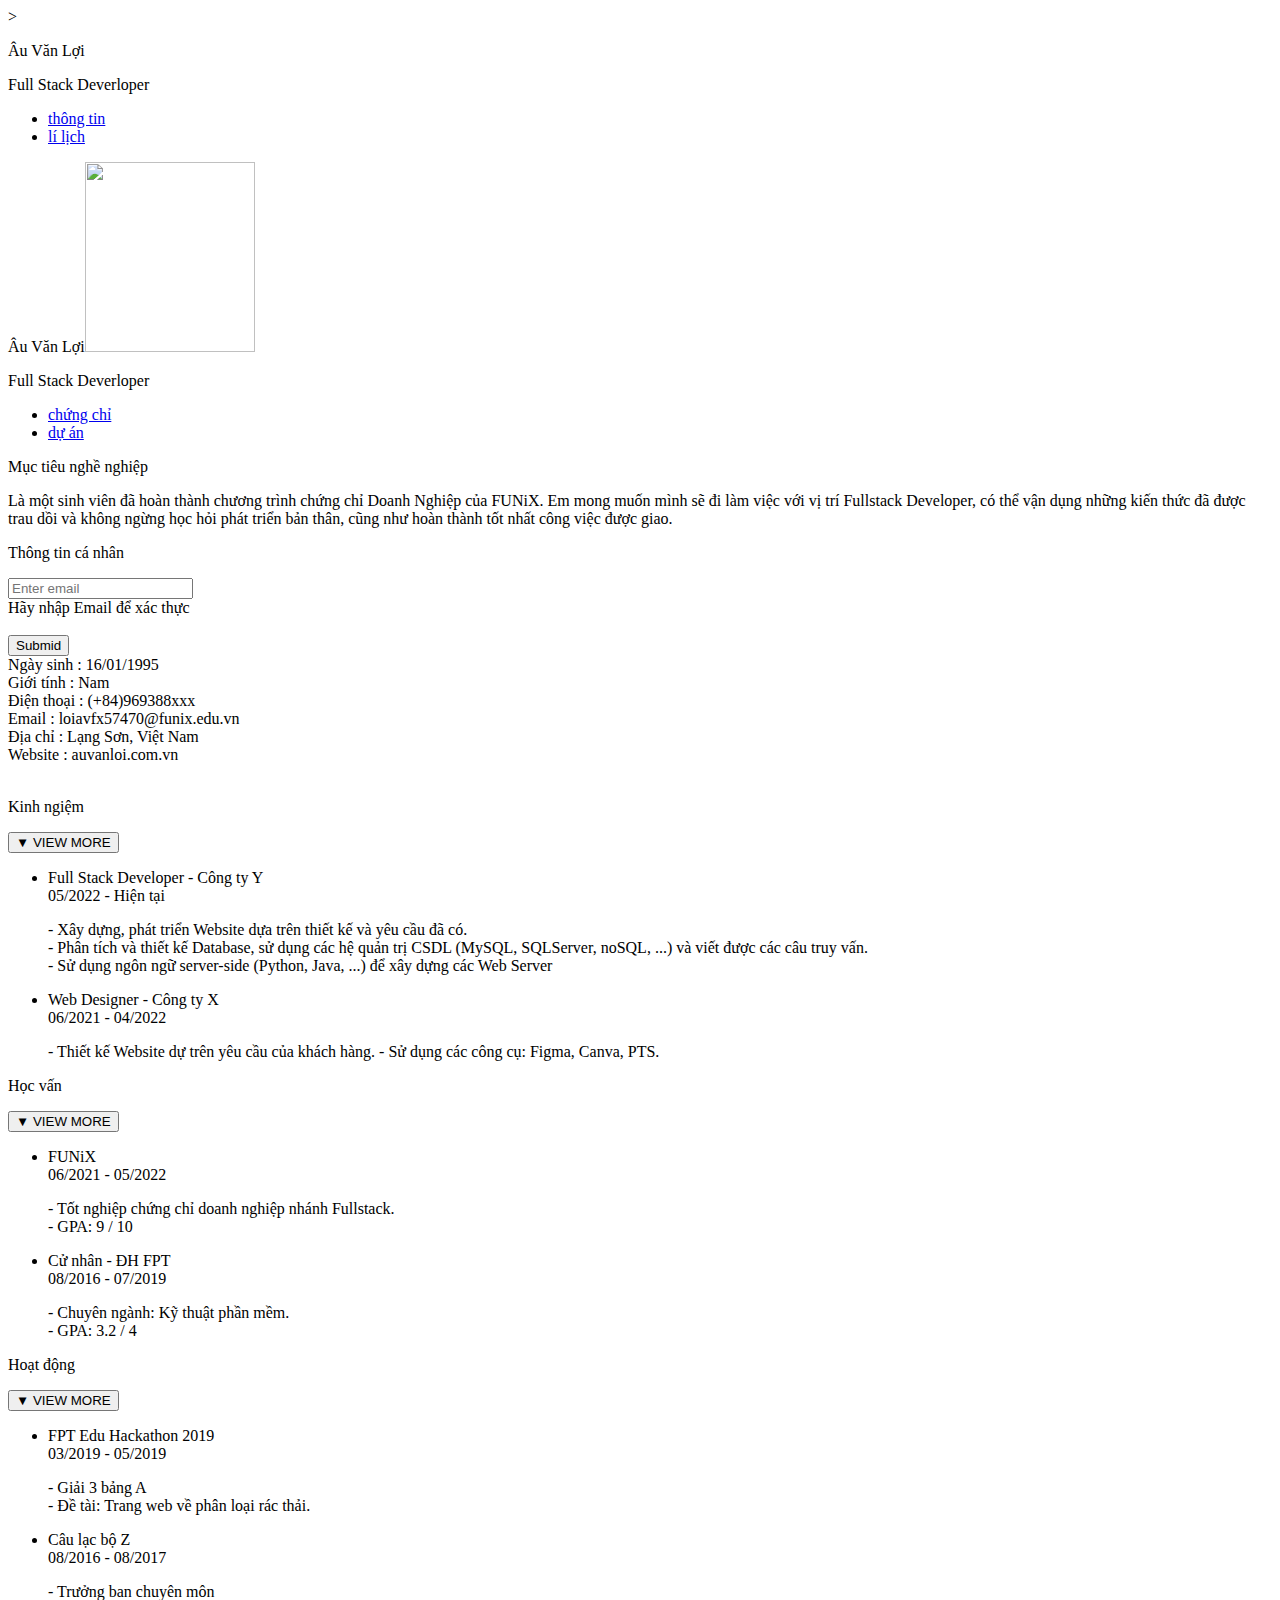
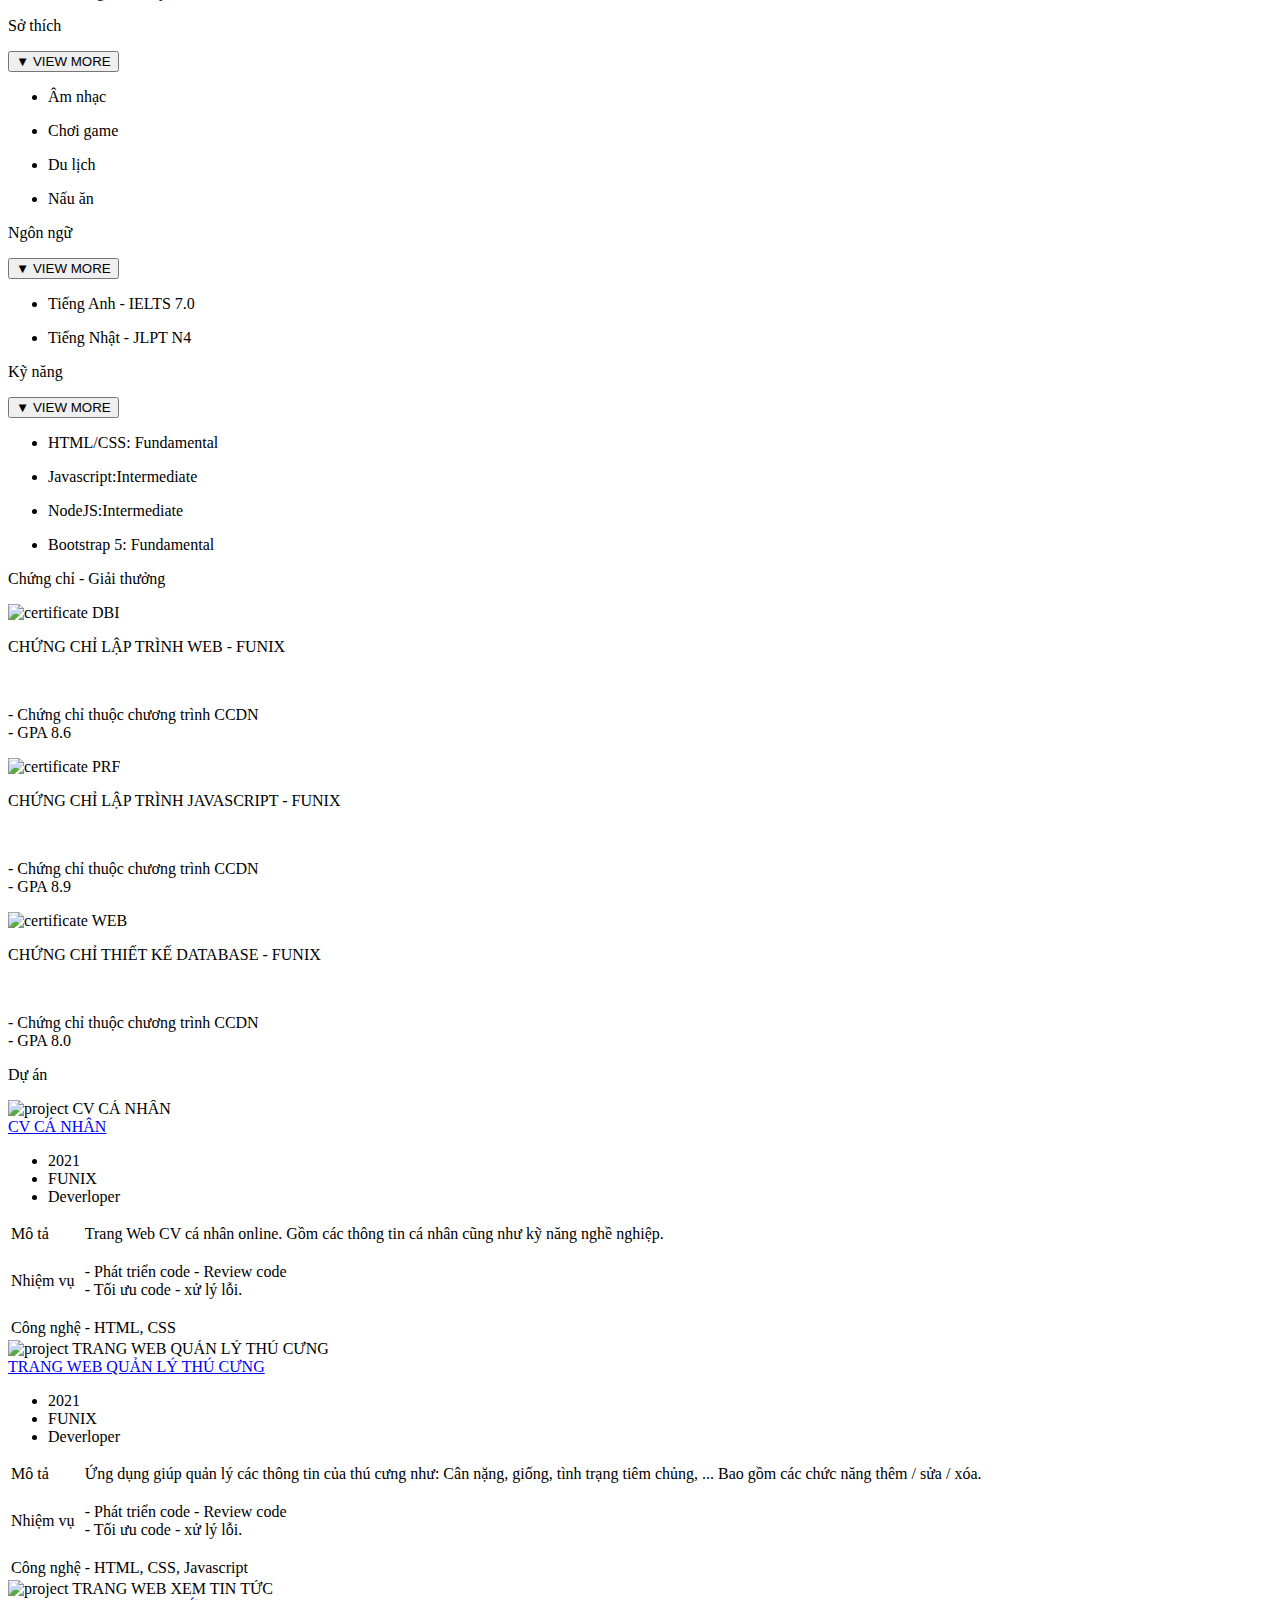
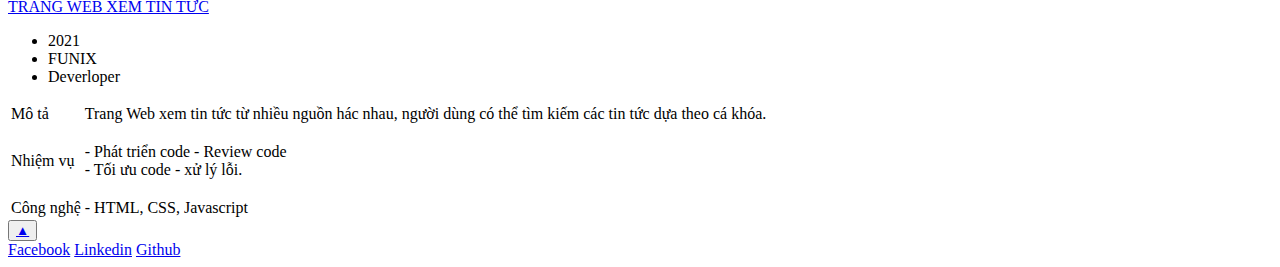
==== index.html @ ee445046 "Update index.html" ====
<!DOCTYPE html>
<html lang="vi">
  <head>
    <meta charset="UTF-8" />
    <meta http-equiv="X-UA-Compatible" content="IE=edge" />
    <meta name="viewport" content="width=device-width, initial-scale=1.0" />
    <link href="https://cdn.jsdelivr.net/npm/bootstrap@5.0.2/dist/css/bootstrap.min.css" rel="stylesheet" integrity="sha384-EVSTQN3/azprG1Anm3QDgpJLIm9Nao0Yz1ztcQTwFspd3yD65VohhpuuCOmLASjC" crossorigin="anonymous">
    <link rel="stylesheet" href="https://github.com/auvanloi/ASM3/blob/main/laptop.css" />
    <link rel="stylesheet" href="css/tablet.css" />
    <link rel="stylesheet" href="css/mobile.css" />
    <link rel="stylesheet" href="css/font.css" />
    <link rel="icon" type ="image/x-icon" href="/images/funix-icon.png">
    <title>Assignment03</title>
  </head>
  <body>
    <div class="mycontainer">
      <header>
        <div class="banner text-center">
          <div class="backgound-img"  role="img" aria-label="back ground images"></div>>
          <div class="banner-text">
            <p class="fs-1 text-light">Âu Văn Lợi</p>
            <p class="text-light  fs-6 text-white-50">Full Stack Deverloper</p>
          </div>
        </div>
        <nav class="d-flex">
          <ul class="nav-left">
            <li><a href="#info"><i class="icon-user"></i>thông tin</a></li>
            <li><a href="#intro"><i class="icon-doc-text-inv"></i>lí lịch</a></li>
          </ul>
          <div class="nav-center">
            <p class="nav-name">Âu Văn Lợi<img class="avatar" src="images/avatar.jpg" width="170" height="190"></p>
            <p class="nav-job">Full Stack Deverloper</p>
          </div>
          <ul class="nav-right">
            <li><a href="#cert"><i class="icon-mail-alt"></i>chứng chỉ</a></li>
            <li><a href="#project"><i class="icon-star-1"></i>dự án</a></li>
          </ul>  
        </nav>
      </header>
      <mainbody>
        <!---------------- INFROMATION (TARGET AND INFROMATION & FORM) ---------------->
        <div class="row m-0 mb-5 info-container" id="info">
          <div class="col-md-6 target">
            <div class="fs-1 fw-medium"><p>Mục tiêu nghề nghiệp</p></div>
            <div class="target-content">
              <p>
                Là một sinh viên đã hoàn thành chương trình chứng chỉ Doanh Nghiệp của FUNiX. 
                Em mong muốn mình sẽ đi làm việc với vị trí Fullstack Developer, 
                có thể vận dụng những kiến thức đã được trau dồi và không ngừng học hỏi phát triển bản thân, 
                cũng như hoàn thành tốt nhất công việc được giao.
              </p>
            </div>
          </div>
          <div class="col-md-6 info">
            <div class="fs-1 fw-medium"><p>Thông tin cá nhân</p></div>
            <form class="form-info">
              <input class="email" type="email" id="email" name="email" placeholder="Enter email" required><br>
              <label for="email">Hãy nhập Email để xác thực</label><br><br>
              <button type="button" class="btn-submid">Submid</button>
            </form>
            <div class="info-content hidden">
            <span>Ngày sinh</span> : 16/01/1995<br>
            <span>Giới tính</span> : Nam<br>
            <span>Điện thoại</span> : (+84)969388xxx<br>
            <span>Email</span> : loiavfx57470@funix.edu.vn<br>
            <span>Địa chỉ</span> : Lạng Sơn, Việt Nam<br>
            <span>Website</span> : auvanloi.com.vn<br><br>
            <i class="icon-twitter ic-color"></i>
            <i class="icon-facebook ic-color"></i>
            <i class="icon-gplus ic-color"></i>
            <i class="icon-linkedin ic-color"></i>
            </div>
          </div>
        </div>
        <!-- ---------------- INTRODUCTION ---------------- -->
        <div class="intro-container" id="intro">
          <div class="intro-item intro-item0 hidden">
            <div class="intro-title-box">
              <p class="intro-title">Kinh ngiệm</p>
              <i class="ic-toolbox title-icon"></iclass></i>
              <button class="btn-vm btn0">▼ VIEW MORE</button>
            </div>
            <div class="intro-content">
              <ul>
                <li>
                  <div class="fs-5 fw-bold lh-sm">Full Stack Developer - Công ty Y</div>
                    <div class="time pb-2">05/2022 - <span class="now">Hiện tại</span></div>
                    <p>
                    - Xây dựng, phát triển Website dựa trên thiết kế và yêu cầu đã có.<br>
                    - Phân tích và thiết kế Database, sử dụng các hệ quản trị CSDL 
                    (MySQL, SQLServer, noSQL, ...) và viết được các câu truy vấn.<br>
                    - Sử dụng ngôn ngữ server-side (Python, Java, ...) để xây dựng các Web Server
                    </p>
                </li>
                <li>
                  <div class="fs-5 fw-bold lh-sm">Web Designer - Công ty X</div> 
                    <div class="time pb-2">06/2021 - 04/2022</div>
                    <p>
                      - Thiết kế Website dự trên yêu cầu của khách hàng. 
                      - Sử dụng các công cụ: Figma, Canva, PTS.
                    </p>
                </li>
              </ul>
            </div>
          </div>

          <div class="intro-item intro-item1 hidden">
            <div class="intro-title-box">
              <p class="intro-title">Học vấn</p>
              <i class="	ic-pencil title-icon"></i>
              <button class="btn-vm btn1">▼ VIEW MORE</button>
            </div>
            <div class="intro-content">
              <ul>
                <li>
                  <div class="fs-5 fw-bold lh-sm">FUNiX</div>
                  <div class="time pb-2">06/2021 - 05/2022</div>
                  <p>
                  - Tốt nghiệp chứng chỉ doanh nghiệp nhánh Fullstack.<br>
                  - GPA: 9 / 10
                  </p>
                </li>
                <li>
                  <div class="fs-5 fw-bold lh-sm">Cử nhân - ĐH FPT</div>
                  <div class="time pb-2">08/2016 - 07/2019</div>
                  <p>
                  - Chuyên ngành: Kỹ thuật phần mềm.<br>
                  - GPA: 3.2 / 4
                  </p>
                </li>
              </ul>
            </div>
          </div>

          <div class="intro-item intro-item2 hidden">
            <div class="intro-title-box">
              <p class="intro-title">Hoạt động</p>
              <i class="ic-toolbox title-icon"></iclass></i>
              <button class="btn-vm btn2">▼ VIEW MORE</button>
            </div>
            <div class="intro-content">
              <ul>
                <li>
                  <div class="fs-5 fw-bold lh-sm">FPT Edu Hackathon 2019</div>
                  <div class="time pb-2">03/2019 - 05/2019</div>
                  <p>
                    - Giải 3 bảng A<br>
                    - Đề tài: Trang web về phân loại rác thải.</p>
                  </p>
                </li>
                <li>
                  <div class="fs-5 fw-bold lh-sm">Câu lạc bộ Z</div>
                  <div class="time pb-2">  08/2016 - 08/2017</div>
                  <p>- Trưởng ban chuyên môn</p>
                </li>
              </ul>
            </div>
          </div>

          <div class="intro-item intro-item3 hidden">
            <div class="intro-title-box">
              <p class="intro-title">Sở thích</p>
              <i class="ic-telescope title-icon"></i>
              <button class="btn-vm btn3">▼ VIEW MORE</button>
            </div>
            <div class="intro-content">
              <ul class="hobby">
                <li><i class="ic-megaphone"></i><p>Âm nhạc</p></li> 
                <li><i class="ic-strategy"></i><p>Chơi game</p></li>
                <li><i class="ic-hotairballoon"></i><p>Du lịch</p></li> 
                <li><i class="ic-basket"></i><p>Nấu ăn</p></li>
              </ul>
            </div>
          </div>

          <div class="intro-item intro-item4 hidden">
            <div class="intro-title-box">
              <p class="intro-title">Ngôn ngữ</p>
              <i class="	ic-mic title-icon"></i>
              <button class="btn-vm btn4">▼ VIEW MORE</button>
            </div>
            <ul class="intro-content langguage">
              <li>
                <p>Tiếng Anh - IELTS 7.0<br>
                  <span class="yes"></span><span class="yes"></span><span class="no"></span></p>
              </li>
              <li>
                <p>Tiếng Nhật - JLPT N4<br>
                  <span class="yes"></span><span class="no"></span><span class="no"></span></p>
              </li>
            </ul>
          </div>

          <div class="intro-item intro-item5 hidden">
            <div class="intro-title-box">
              <p class="intro-title">Kỹ năng</p>
              <i class="ic-tools-2 title-icon"></i>
              <button class="btn-vm btn5">▼ VIEW MORE</button>
            </div>
            <ul class="intro-content skill">
              <li >
                <p>HTML/CSS: Fundamental<br>
                  <span class="yes"></span><span class="no"></span><span class="no"></span>
                </p>
              </li>
              <li>
                <p>Javascript:Intermediate<br>
                  <span class="yes"></span><span class="yes"></span><span class="no"></span>
                </p>
              </li>
              <li>
                <p>NodeJS:Intermediate<br>
                  <span class="yes"></span><span class="yes"></span><span class="no"></span></p>
              </li>
              <li>
                <p>Bootstrap 5: Fundamental<br>
                  <span class="yes"></span><span class="no"></span><span class="no"></span>
                </p>
              </li>
            </ul>
          </div>
        </div>
        <!--------------- CHỨNG CHỈ & GIẢI THƯỞNG --------------->
        <div class="cert-container" id="cert">
          <div class="cert-box">
            <p class="cert-title">Chứng chỉ - Giải thưởng</p>
            <div class="cert-body">
              <div class ="cert-item">
                <img
                  src="images/Cert_DBI.png"
                  alt="certificate DBI"
                  width="60%"
                  height="auto"
                />
                <div class="cert-content">
                  <p class="fs-5 fw-normal m-0">CHỨNG CHỈ LẬP TRÌNH WEB - FUNIX</p><br>
                  <p class="fs-5 text-secondary m-0">
                  - Chứng chỉ thuộc chương trình CCDN<br>
                  - GPA 8.6
                  </p>
                </div>
              </div>
              <div class="cert-item">
                <img
                  src="images/Cert_PRF.png"
                  alt="certificate PRF"
                  width="60%"
                  height="auto"
                />
                <div class="cert-content">
                  <p class="fs-5 fw-normal m-0">CHỨNG CHỈ LẬP TRÌNH JAVASCRIPT - FUNIX</p><br>
                  <p class="fs-5 text-secondary m-0">
                  - Chứng chỉ thuộc chương trình CCDN<br>
                  - GPA 8.9
                  </p>
                </div>
              </div>
              <div class="cert-item">
                <img
                  src="images/Cert_WEB.png"
                  alt="certificate WEB"
                  width="60%"
                  height="auto"
                />
                <div  class="cert-content">
                  <p class="fs-5 fw-normal m-0">CHỨNG CHỈ THIẾT KẾ DATABASE - FUNIX</p><br>
                  <p class="fs-5 text-secondary m-0">
                  - Chứng chỉ thuộc chương trình CCDN<br>
                  - GPA 8.0
                  </p>
                </div>
              </div>
            </div>
          </div>
        </div>
        <!---------------DỰ ÁN --------------->
        <div class="project-container" id="project">
          <div class="project-box">
            <p class="fs-1 m-0 project-title">Dự án</p>
            <div class="project-body">
              <div class="project-item">
                <img src="images/project_1.png" alt="project 
                  CV CÁ NHÂN" width="100%" height="auto"
                />
                <div class="project-name">
                  <a href="digital-cv.html" target="_blank">CV CÁ NHÂN</a>
                </div>
                <ul class="pro-subtitle">
                    <li class="pro-time">2021</li>
                    <li><i class="icon-user-1"></i>FUNIX</li>
                    <li><i class="icon-lamp"></i>Deverloper</li>
                </ul>
                <table>
                  <tr>
                    <td class="row-width">
                      Mô tả
                    </td>
                    <td>
                        Trang Web CV cá nhân online. Gồm các thông tin cá nhân cũng như kỹ năng nghề nghiệp.
                    </td>
                  </tr>
                  <tr>
                    <td>
                        Nhiệm vụ
                    </td>
                    <td>
                        <p>- Phát triển code - Review code <br>
                          - Tối ưu code - xử lý lỗi.
                        </p>
                    </td>
                  </tr>
                  <tr>
                    <td>
                      Công nghệ
                    </td>
                    <td>
                      - HTML, CSS
                    </td>
                  </tr>
                </table>
              </div>

              <div class="project-item">
                <img src="images/project_2.png" alt="project 
                      TRANG WEB QUẢN LÝ THÚ CƯNG" width="100%" height="auto"
                  />
                <div class="project-name">
                  <a href="digital-cv.html" target="_blank">TRANG WEB QUẢN LÝ THÚ CƯNG</a>
                </div>
                <ul class="pro-subtitle">
                    <li class="pro-time">2021</li>
                    <li><i class="icon-user-1"></i>FUNIX</li>
                    <li><i class="icon-lamp"></i>Deverloper</li>
                </ul>
                <table>
                  <tr>
                    <td class="row-width">
                      Mô tả
                    </td>
                    <td>
                      Ứng dụng giúp quản lý các thông tin của thú cưng như: 
                      Cân nặng, giống, tình trạng tiêm chủng, ... Bao gồm các 
                      chức năng thêm / sửa / xóa.
                    </td>
                  </tr>
                  <tr>
                    <td>
                      Nhiệm vụ
                    </td>
                    <td>
                      <p>
                        - Phát triển code - Review code <br>- Tối ưu code - xử lý lỗi.
                      </p>
                    </td>
                  </tr>
                  <tr>
                    <td>
                      Công nghệ
                    </td>
                    <td>
                      - HTML, CSS, Javascript
                    </td>
                  </tr>
                </table>
              </div>

              <div class="project-item">
                <img src="images/project_3.png" alt="project 
                      TRANG WEB XEM TIN TỨC" width="100%" height="auto"
                />
                <div class="project-name">
                  <a href="digital-cv.html" target="_blank">TRANG WEB XEM TIN TỨC</a>
                </div>
                <ul class="pro-subtitle">
                    <li class="pro-time">2021</li>
                    <li><i class="icon-user-1"></i>FUNIX</li>
                    <li><i class="icon-lamp"></i>Deverloper</li>
                </ul>
                <table>
                  <tr>
                    <td class="row-width">
                      Mô tả
                    </td>
                    <td>
                      Trang Web xem tin tức từ nhiều nguồn hác nhau, người dùng có thể tìm kiếm các tin tức dựa theo cá khóa.
                    </td>
                  </tr>
                  <tr>
                    <td>
                      Nhiệm vụ
                    </td>
                    <td>
                      <p>
                        - Phát triển code - Review code <br>- Tối ưu code - xử lý lỗi.
                      </p>
                    </td>
                  </tr>
                  <tr>
                    <td>
                      Công nghệ
                    </td>
                    <td>
                      - HTML, CSS, Javascript
                    </td>
                  </tr>
                </table>
              </div>
            </div>
          </div>
        </div>
        <button class="bntTop"><a href ="#">▲</a></button>
        <script src="javascript.js"></script>
      </mainbody>
      <!---------------FOOTER---------------->
      <footer>
        <a href="http://www.fb.com" target="_blank"><i class="icon-facebook-circled"></i><span>Facebook</span></a>
        <a href="http://www.linkedin.com" target="_blank"><i class="icon-linkedin-circled"></i><span>Linkedin</span></a>
        <a href="https://github.com/auvanloi/" target="_blank"><i class="icon-github-circled"></i><span>Github</span></a>
      </footer>
    </div>
  </body>
</html>
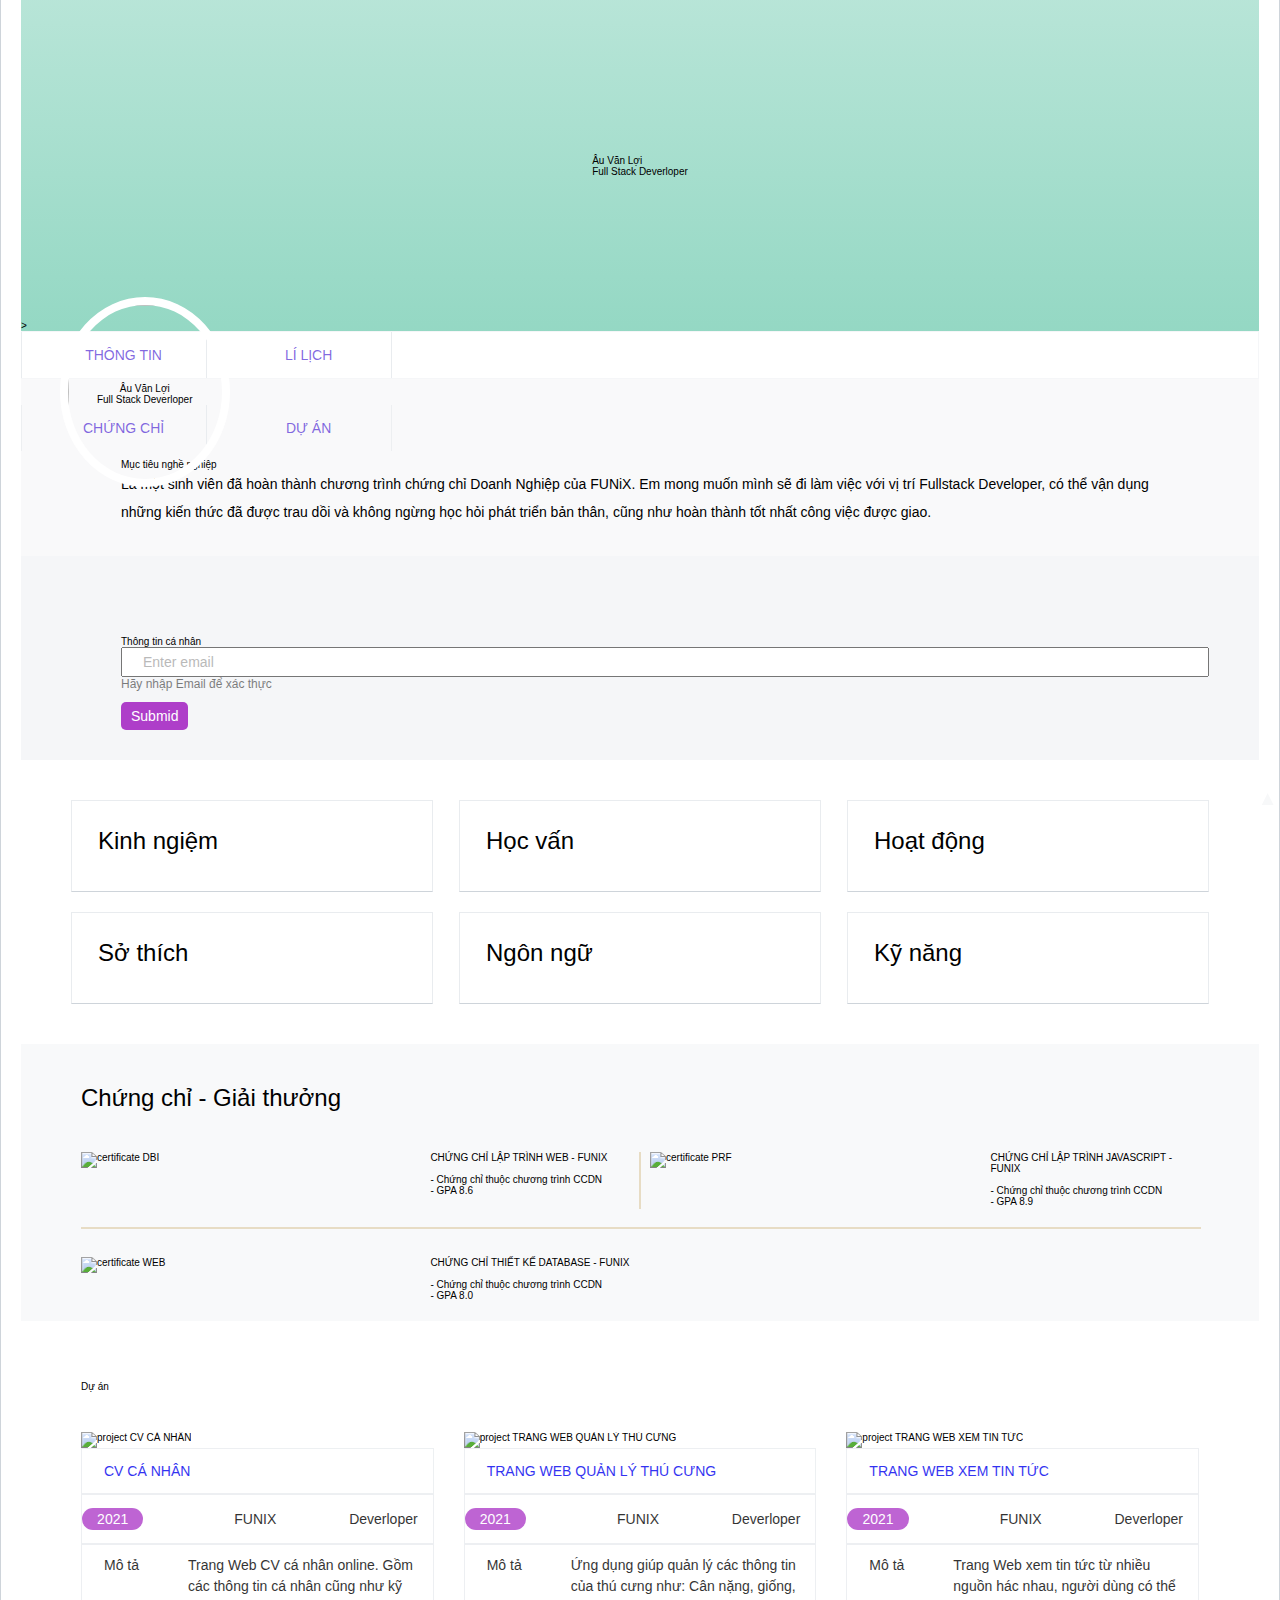
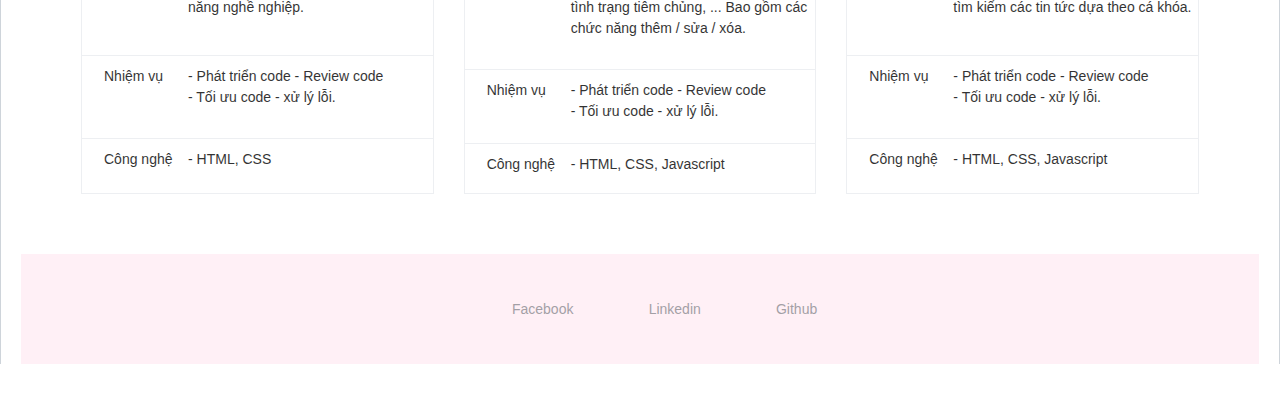
==== commit d71ad99a: "Update index.html" ====
--- a/index.html
+++ b/index.html
@@ -5,10 +5,10 @@
     <meta http-equiv="X-UA-Compatible" content="IE=edge" />
     <meta name="viewport" content="width=device-width, initial-scale=1.0" />
     <link href="https://cdn.jsdelivr.net/npm/bootstrap@5.0.2/dist/css/bootstrap.min.css" rel="stylesheet" integrity="sha384-EVSTQN3/azprG1Anm3QDgpJLIm9Nao0Yz1ztcQTwFspd3yD65VohhpuuCOmLASjC" crossorigin="anonymous">
-    <link rel="stylesheet" href="https://github.com/auvanloi/ASM3/blob/main/laptop.css" />
-    <link rel="stylesheet" href="css/tablet.css" />
-    <link rel="stylesheet" href="css/mobile.css" />
-    <link rel="stylesheet" href="css/font.css" />
+    <link rel="stylesheet" href="laptop.css" />
+    <link rel="stylesheet" href="tablet.css" />
+    <link rel="stylesheet" href="mobile.css" />
+    <link rel="stylesheet" href="font.css" />
     <link rel="icon" type ="image/x-icon" href="/images/funix-icon.png">
     <title>Assignment03</title>
   </head>
--- a/laptop.css
+++ b/laptop.css
@@ -0,0 +1,571 @@
+* {
+  box-sizing: border-box;
+  margin: 0;
+  padding: 0;
+}
+html {
+  font-size: 62.5%;
+}
+.mycontainer {
+  font-family: Arial, Helvetica, sans-serif;
+  border-style: none solid;
+  border-color: #ced4da;
+  border-width: 1px;
+  background-color: #ffff;
+  max-width: 140rem;
+  padding: 0 2rem;
+  margin: auto;
+}
+
+@keyframes moveTop {
+  0% {
+    background-color: #ae3ec9;
+  }
+  25% {
+    background-color: #ae3ec9;
+  }
+  50% {
+    background-color: #ced4da;
+  }
+  100% {
+    background-color: #e9ecef5e;
+  }
+}
+
+.bntTop {
+  position: fixed;
+  bottom: 10%;
+  right: 0.2%;
+  border: none;
+  font-size: 2rem;
+  background-color: transparent;
+}
+.bntTop a {
+  text-decoration: none;
+}
+.bntTop a:link,
+.bntTop a:visited {
+  color: #e9ecef5e;
+  transition: 0.5s;
+}
+.bntTop a:hover {
+  color: #b8bdc3;
+  transition: 0.5s;
+}
+.bntTop a:active {
+  color: #ae3ec9;
+  animation-name: moveTop;
+  animation-duration: 7s;
+}
+
+.hidden .intro-title-box {
+  border-bottom: 1px solid #ced4da;
+}
+.hidden .intro-content,
+.info .hidden,
+.form-info .hidden {
+  display: none;
+  border: none;
+}
+
+/* ---------------- HEADER （BANNER， NAVBAR & AVATAR) ---------------- */
+.banner {
+  position: relative;
+  background-image: linear-gradient(#0ca6784b, #0ca67870),
+    url("../images/banner.jpg");
+  background-size: cover;
+}
+.backgound-img {
+  width: 100%;
+  height: 25vw;
+}
+.banner-text {
+  position: absolute;
+  top: 50%;
+  left: 50%;
+  transform: translate(-50%, -50%);
+}
+
+nav {
+  justify-content: center;
+  border: 1px solid #f1f3f5b5;
+  border-style: solid solid solid none;
+  height: 4.8rem;
+}
+.nav-center {
+  width: 20%;
+  padding-top: 0.5rem;
+  position: relative;
+  text-align: center;
+  transition: all 0.5s;
+}
+.nav-name,
+.nav-job {
+  display: "none";
+}
+nav li {
+  list-style: none;
+  width: 50%;
+  height: 100%;
+}
+nav li:first-child {
+  border-right: 1px solid #e9ecef;
+}
+nav ul {
+  height: 100%;
+  width: 30%;
+  display: flex;
+  border-left: 1px solid #e9ecef;
+  border-right: 1px solid #e9ecef;
+  padding: 0;
+  margin: 0;
+  transition: all 0.5s;
+}
+nav a {
+  display: inline-block;
+  text-transform: uppercase;
+  font-size: 1.4rem;
+  text-decoration: none;
+  height: 100%;
+  width: 100%;
+  padding: 1.5rem 2rem;
+  text-align: center;
+}
+nav a:link {
+  color: #532fd5ba;
+}
+nav a:visited {
+  color: #071258;
+}
+nav a:hover {
+  background-color: #829cfa46;
+}
+nav a:active {
+  color: #000404;
+}
+
+.avatar {
+  position: absolute;
+  top: 50%;
+  transform: translate(-50%, -50%);
+  left: 50%;
+  border: 0.8rem solid #fff;
+  border-radius: 50%;
+  z-index: 1;
+  transition: all 0.5s;
+}
+/* ---------------- INFOMATION (TARGET AND INFOMATION & FORM)---------------- */
+
+.target {
+  padding: 8rem 10rem 0rem 10rem;
+  background-color: #f1f3f576;
+}
+.target-content {
+  font-size: 1.4rem;
+  line-height: 2;
+  padding-bottom: 3rem;
+}
+.ic-color {
+  color: #ae3ec9;
+  margin-right: 1rem;
+}
+
+.info-content span {
+  font-weight: bold;
+  color: #495057;
+}
+.info {
+  padding: 8rem 5rem 0rem 10rem;
+  background-color: #e9ecef75;
+}
+.info-title,
+.target-title {
+  font-size: 2.6rem;
+}
+.info-content {
+  font-size: 1.4rem;
+  line-height: 2;
+  color: #343a40;
+  padding-bottom: 3rem;
+}
+
+form {
+  padding-bottom: 3rem;
+}
+.btn-submid {
+  background-color: #ae3ec9;
+  color: #fff;
+  padding: 0.6rem 1rem;
+  border-radius: 5px;
+  border-style: none;
+  font-size: 1.4rem;
+}
+.btn-submid:hover {
+  background-color: #e5dbff;
+  color: #333;
+  transition: all 0.3s;
+}
+
+.btn-submid:active {
+  background-color: #495057;
+}
+input[type="email"] {
+  outline-color: #ae3ec9;
+  width: 100%;
+  height: 3rem;
+  font-size: 1.4rem;
+  padding-left: 2rem;
+}
+label {
+  opacity: 0.5;
+  font-size: 1.2rem;
+  padding-top: 0.5rem;
+}
+input::placeholder {
+  opacity: 0.5;
+  font-size: 1.4rem;
+}
+/* ----------------INTRODUCTION (6 ITEM)---------------- */
+.intro-container {
+  margin: 4rem 0;
+  padding: 0 5rem;
+  display: grid;
+  grid-template-columns: 1fr 1fr 1fr;
+  justify-content: center;
+  column-gap: 2.6rem;
+  row-gap: 2rem;
+}
+.intro-item {
+  display: grid;
+  grid-template-columns: 1fr;
+  grid-template-rows: auto 1fr;
+  width: 100%;
+  align-content: start;
+  transition: all 0.3s;
+}
+.intro-title-box {
+  border: 1px solid #e9ecef;
+  border-bottom: none;
+  position: relative;
+  padding: 2.6rem;
+  width: 100%;
+  display: grid;
+  grid-template-columns: 2fr 1fr;
+  justify-content: space-between;
+}
+.intro-title {
+  font-size: 2.4rem;
+  margin: 0;
+}
+.title-icon {
+  justify-self: end;
+  display: block;
+  font-size: 3.8rem;
+  opacity: 0.5;
+}
+.intro-title-box button {
+  text-align: center;
+  font-size: 1rem;
+  border: none;
+  background-color: #ffe066;
+  width: 9rem;
+  height: 2.4rem;
+  border-radius: 35px;
+  position: absolute;
+  opacity: 0.7;
+  bottom: 6%;
+  left: 2.6rem;
+  z-index: -1;
+}
+.intro-title button:hover,
+.intro-title-box:hover {
+  z-index: 0;
+}
+.intro-content {
+  width: 100%;
+  height: 100%;
+  align-self: start;
+  border: 1px solid #e9ecef;
+  border-top: none;
+  font-size: 1.4rem;
+  margin: 0;
+  padding: 0 2.6rem;
+  display: flex;
+  flex-direction: column;
+  flex-grow: 1;
+}
+.intro-content li {
+  line-height: 1.6;
+}
+.intro-content li::marker {
+  color: #be4bdb;
+  font-size: 2.4rem;
+}
+
+.li-title {
+  font-weight: bold;
+}
+.time {
+  font-style: italic;
+  font-size: 1.4rem;
+  color: #343a40;
+  padding-bottom: 0.8rem;
+}
+.now {
+  padding: 0px 4px;
+  background-color: #ae3ec9;
+  border: 1px solid #ad3ec937;
+  color: #fff;
+  border-start-start-radius: 5.5px 5px;
+  border-start-end-radius: 5.5px 5px;
+  border-end-end-radius: 5.5px 5px;
+  border-end-start-radius: 5.5px 5px;
+}
+.langguage,
+.skill {
+  list-style: none;
+  gap: 0.6rem;
+}
+
+.hobby {
+  padding: 0;
+  display: grid;
+  grid-template-columns: repeat(4, 1fr);
+  font-size: 1.4rem;
+  color: #343a40;
+  gap: 1rem;
+  justify-self: center;
+  align-items: start;
+  text-align: center;
+}
+.hobby li {
+  display: flex;
+  flex-direction: column;
+  justify-items: center;
+  justify-content: center;
+  gap: 1rem;
+}
+.hobby li p {
+  font-size: 1rem;
+}
+.hobby li i {
+  width: 4.5rem;
+  height: 4.5rem;
+  color: #199cdb;
+  border: 2px solid #199cdb;
+  opacity: 0.7;
+  align-content: center;
+  align-self: center;
+  border-radius: 50%;
+}
+
+.yes {
+  background: #199cdb;
+  display: inline-block;
+  height: 2px;
+  margin-right: 1rem;
+  width: 4.5rem;
+}
+.no {
+  background: #ced4da;
+  display: inline-block;
+  height: 2px;
+  margin-right: 1rem;
+  width: 4.5rem;
+}
+/* ----------------CHỪNG CHỈ & GIAI THƯỞNG---------------- */
+.cert-container {
+  background-color: #f8f9fa;
+  margin-bottom: 2rem;
+}
+.cert-box {
+  padding: 4rem 6rem 2rem;
+  position: relative;
+  margin: auto;
+}
+.cert-title {
+  font-size: 2.4rem;
+  padding: 0 0 4rem 0;
+  margin: 0;
+}
+.cert-body {
+  position: relative;
+  display: grid;
+  grid-template-columns: 1fr 1fr;
+  column-gap: 2rem;
+  row-gap: 5rem;
+}
+.cert-item {
+  position: relative;
+  width: 100%;
+  display: flex;
+  gap: 2rem;
+}
+.cert-item:nth-child(2) {
+  justify-content: end;
+}
+.cert-item:nth-child(2)::before {
+  content: "";
+  width: 0;
+  height: 100%;
+  position: absolute;
+  left: -1rem;
+  transform: translate(-50%);
+  border: 1px solid #d6c08d;
+  opacity: 0.5;
+}
+.cert-body::after {
+  content: "";
+  width: 100%;
+  height: 0px;
+  position: absolute;
+  top: 50%;
+  border: 1px solid #d6c08d;
+  opacity: 0.5;
+}
+/* ---------------- DỰ ÁN ---------------- */
+.project-container {
+  margin-bottom: 4rem;
+}
+.project-title {
+  padding-bottom: 4rem;
+}
+.project-box {
+  padding: 4rem 6rem 2rem 6rem;
+}
+.project-body {
+  display: grid;
+  grid-template-columns: 1fr 1fr 1fr;
+  column-gap: 3rem;
+}
+.project-item a:link {
+  text-decoration: none;
+}
+.project-name:hover {
+  color: #212529;
+  background-color: #e5dbff;
+  border-radius: 4px;
+  transition: all 0.2s;
+}
+.project-item a:active {
+  color: #868e96;
+}
+.project-item a:visited {
+  color: #071258;
+}
+.project-name {
+  font-size: 1.4rem;
+  font-weight: 500;
+  text-transform: uppercase;
+  padding: 1.5rem 0 1.5rem 1rem;
+  border: 1px solid #e9ecef;
+  line-height: 1;
+  opacity: 0.8;
+}
+.pro-subtitle {
+  list-style: none;
+  text-align: center;
+  height: 5rem;
+  border: 1px solid #e9ecef;
+  opacity: 0.8;
+  font-size: 1.4rem;
+  display: grid;
+  grid-template-columns: 0.8fr 1fr 1fr;
+  column-gap: 1rem;
+  align-items: center;
+  margin: 0;
+}
+table {
+  height: 25rem;
+  opacity: 0.8;
+  line-height: 1.5;
+}
+table,
+tr {
+  border: 1px solid #e9ecef;
+  border-collapse: collapse;
+}
+tr,
+td {
+  font-size: 1.4rem;
+  padding: 1rem 0.5rem 1rem 1rem;
+  vertical-align: top;
+}
+.row-width {
+  display: block;
+  width: 9.6rem;
+}
+.pro-time {
+  width: 65%;
+  text-align: center;
+  padding: 0.3rem 0rem;
+  margin: 0;
+  color: #fff;
+  background-color: #ae3ec9;
+  border-start-start-radius: 13.9px 13.9px;
+  border-start-end-radius: 13.9px 13.9px;
+  border-end-start-radius: 13.9px 13.9px;
+  border-end-end-radius: 13.9px 13.9px;
+}
+.project-name,
+table td:first-child {
+  padding-left: 2.2rem;
+}
+/* ----------------FOOTER---------------- */
+footer {
+  margin: 4rem 0;
+  display: flex;
+  justify-content: center;
+  align-items: center;
+  gap: 1rem;
+  height: 11rem;
+  background-color: #fff0f6;
+  margin: 4rem auto;
+  padding: 4rem 0;
+}
+footer i {
+  display: inline-block;
+  font-size: 2.8rem;
+  align-self: center;
+  padding: 0.1rem;
+  color: #ae3ec9;
+}
+footer i:hover {
+  border-radius: 50%;
+  background-color: #fff;
+  border: 1px solid #fff0f6;
+}
+footer span {
+  display: inline-block;
+  align-content: center;
+  opacity: 0.5;
+  font-size: 1.4rem;
+}
+footer a {
+  display: flex;
+  flex-direction: row;
+  gap: 0.8rem;
+  padding: 0.8rem;
+  border-start-start-radius: 9px 9px;
+  border-start-end-radius: 9px 9px;
+  border-end-start-radius: 9px 9px;
+  border-end-end-radius: 9px 9px;
+  display: flex;
+}
+footer a:link {
+  color: #495057;
+  text-decoration: none;
+}
+footer a:visited {
+  color: #ae3ec9;
+}
+footer a:hover {
+  color: #212529;
+  background-color: #e5dbff;
+  opacity: 1;
+  transition: 0.2s;
+}
+footer a:active {
+  color: #868e96;
+  background-color: #e5dbff;
+}
--- a/tablet.css
+++ b/tablet.css
@@ -0,0 +1,155 @@
+/* ------------------RESPONSIVE (62-48 EM 992px-768px)------------------ */
+@media (max-width: 62em) {
+  .backgound-img {
+    height: 35vw;
+    transition: all 0.5s;
+  }
+  .avatar,
+  .nav-job,
+  .nav-name {
+    display: none;
+    transition: all 0.5s;
+  }
+  nav {
+    justify-content: space-evenly;
+  }
+  .nav-left,
+  .nav-right {
+    width: 40%;
+  }
+  .nav-center {
+    width: 5%;
+    transition: all 0.5s;
+  }
+  /* -----------------------INFOMATION----------------------- */
+  .info-container {
+    justify-self: center;
+  }
+  .target {
+    padding: 2rem 5rem 0rem 10rem;
+    transition: all 0.5s;
+  }
+  .info {
+    padding: 2rem 5rem 0rem 5rem;
+    transition: all 0.5s;
+  }
+  .info-title,
+  .target-title {
+    font-size: 2.6rem;
+  }
+  .target-content,
+  .info-content {
+    font-size: 1.4rem;
+    line-height: 2;
+    color: #343a40;
+    padding-bottom: 2rem;
+  }
+
+  /* -----------------------INTRODUCTION----------------------- */
+  .intro-container {
+    display: flex;
+    flex-direction: column;
+    flex-wrap: wrap;
+    align-items: center;
+    justify-content: start;
+    column-gap: 2rem;
+    row-gap: 1.5rem;
+    max-height: 130rem;
+  }
+  .intro-item {
+    padding: 0;
+    display: flex;
+    flex-direction: column;
+    width: 50%;
+    align-items: start;
+  }
+  .intro-title {
+    font-size: 2.2rem;
+  }
+  .intro-item0 {
+    order: 1;
+  }
+  .intro-item1 {
+    order: 5;
+  }
+  .intro-item2 {
+    order: 4;
+  }
+  .intro-item3 {
+    order: 6;
+  }
+  .intro-item4 {
+    order: 3;
+  }
+  .intro-item5 {
+    order: 2;
+  }
+
+  .hobby {
+    grid-template-columns: repeat(3, 1fr);
+    column-gap: 4rem;
+  }
+  /* ----------------CHỪNG CHỈ & GIAI THƯỞNG---------------- */
+  .cert-container {
+    row-gap: 4rem;
+  }
+  .cert-item {
+    width: 100%;
+    flex-direction: column;
+    gap: 1rem;
+  }
+  .cert-item img {
+    width: 100%;
+  }
+  .certcontainer::after {
+    top: 55%;
+  }
+  /* ---------------- DỰ ÁN ---------------- */
+  .project-container {
+    margin-bottom: 4rem;
+  }
+  .project-box {
+    padding: 4rem 2rem 2rem 2rem;
+  }
+  .project-name {
+    padding-left: 1rem;
+  }
+  .pro-subtitle {
+    height: 6rem;
+    justify-content: space-between;
+    text-align: left;
+    grid-template-columns: 0.8fr 2fr;
+    column-gap: 2rem;
+    padding: 0.5rem 0rem;
+  }
+  .pro-subtitle li:nth-child(3) {
+    grid-column: 2;
+  }
+  tr,
+  td {
+    padding: 0.2rem 0.2rem 0.2rem 0.2rem;
+    vertical-align: top;
+  }
+  table td:first-child {
+    padding-left: 1rem;
+  }
+  .pro-time {
+    width: 6rem;
+    text-align: center;
+    padding: 0.3rem 0rem;
+    margin-left: 1rem;
+  }
+  /* ----------------------FOOTER---------------------- */
+  footer {
+    height: 11rem;
+  }
+  footer a {
+    flex-direction: column;
+  }
+  footer i {
+    font-size: 2.6rem;
+  }
+  footer span {
+    font-size: 1.2rem;
+  }
+}
--- a/mobile.css
+++ b/mobile.css
@@ -0,0 +1,153 @@
+/* ------------------RESPONSIVE (<48 EM 768px)------------------ */
+@media (max-width: 48em) {
+  /* -------NAVBAR----- */
+  .backgound-img {
+    text-align: center;
+    height: 55vw;
+    transition: all 0.5s;
+    background-attachment: fixed;
+  }
+  nav {
+    padding: 2rem 4rem;
+    width: 80%;
+    height: 100%;
+    display: flex;
+    flex-direction: column;
+    border-style: none;
+    justify-content: start;
+  }
+  nav li {
+    width: 100%;
+    border: none;
+  }
+  nav ul {
+    align-self: start;
+    display: flex;
+    flex-direction: column;
+    border: none;
+  }
+  nav a {
+    text-align: start;
+    padding: 0.5rem 0 0.5rem;
+  }
+  .nav-center {
+    display: none;
+  }
+  nav li:first-child {
+    border-right: none;
+  }
+  /* ------INFO---------- */
+
+  .info-container {
+    justify-self: center;
+    margin: auto;
+  }
+  .target {
+    padding: 2rem 2rem 0rem 4rem;
+    transition: all 0.5s;
+  }
+  .target p {
+    max-width: 35rem;
+  }
+  .info {
+    padding: 2rem 4rem 0rem 4rem;
+    transition: all 0.5s;
+  }
+  .info-title,
+  .target-title {
+    font-size: 2.6rem;
+    padding: 2rem 0;
+  }
+  .target-content,
+  .info-content {
+    font-size: 1.4rem;
+    line-height: 2;
+    color: #343a40;
+  }
+
+  /* -----------------------INTRODUCTION----------------------- */
+  .intro-container {
+    column-gap: 0;
+    justify-content: start;
+    align-content: start;
+    row-gap: 1.5rem;
+    max-height: 410rem;
+    padding: 0;
+  }
+  .intro-item {
+    padding: 0 4rem 2rem 4rem;
+    gap: 1.6rem;
+    width: 100%;
+    align-items: start;
+  }
+
+  .hobby {
+    grid-template-columns: repeat(3, 1fr);
+    column-gap: 4rem;
+  }
+  /* ----------------CHỪNG CHỈ & GIAI THƯỞNG---------------- */
+  .cert-body {
+    grid-template-columns: 1fr;
+  }
+  .cert-body::after,
+  .cert-item:nth-child(2)::before,
+  .cert-item:nth-child(3)::after {
+    display: none;
+  }
+  .cert-item::after {
+    content: "";
+    width: 100%;
+    height: 0;
+    position: absolute;
+    bottom: -5%;
+    border: 1px solid #d6c08d;
+    opacity: 0.5;
+  }
+  .cert-title {
+    text-align: center;
+  }
+  .cert-item {
+    align-items: center;
+  }
+  .cert-content,
+  .cert-item img {
+    width: 75%;
+  }
+
+  /* ---------------- DỰ ÁN ---------------- */
+  .project-box {
+    padding: 4rem 4rem 0rem 4rem;
+  }
+  .project-body {
+    grid-template-columns: 1fr;
+    row-gap: 3.6rem;
+  }
+  .pro-subtitle {
+    min-height: 12rem;
+    text-align: left;
+    grid-template-columns: 30%;
+    grid-template-rows: 1fr 1fr 1fr;
+    row-gap: 0rem;
+    padding: 0.5rem 1rem;
+  }
+  .pro-subtitle li:nth-child(3) {
+    grid-column: auto;
+  }
+  .pro-time {
+    width: 5rem;
+    padding: 0;
+    margin: 0;
+  }
+
+  table td:first-child {
+    padding-left: 1rem;
+  }
+  /* ----------------------FOOTER---------------------- */
+
+  footer i {
+    font-size: 2.4rem;
+  }
+  footer span {
+    display: none;
+  }
+}
--- a/font.css
+++ b/font.css
@@ -0,0 +1,11514 @@
+@font-face {
+	font-family: 'open_sanslight';
+	src: url('../fonts/OpenSans-Light-webfont.eot');
+	src: url('../fonts/OpenSans-Light-webfont.eot#iefix') format('embedded-opentype'),
+		url('../fonts/OpenSans-Light-webfont.woff') format('woff'),
+		url('../fonts/OpenSans-Light-webfont.ttf') format('truetype'),
+		url('../fonts/OpenSans-Light-webfont.svg#open_sanslight') format('svg');
+	font-weight: normal;
+	font-style: normal;
+
+}
+
+@font-face {
+	font-family: 'open_sansitalic';
+	src: url('../fonts/OpenSans-Italic-webfont.eot');
+	src: url('../fonts/OpenSans-Italic-webfont.eot#iefix') format('embedded-opentype'),
+		url('../fonts/OpenSans-Italic-webfont.woff') format('woff'),
+		url('../fonts/OpenSans-Italic-webfont.ttf') format('truetype'),
+		url('../fonts/OpenSans-Italic-webfont.svg#open_sansitalic') format('svg');
+	font-weight: normal;
+	font-style: normal;
+
+}
+
+@font-face {
+	font-family: 'open_sanssemibold';
+	src: url('../fonts/OpenSans-Semibold-webfont.eot');
+	src: url('../fonts/OpenSans-Semibold-webfont.eot#iefix') format('embedded-opentype'),
+		url('../fonts/OpenSans-Semibold-webfont.woff') format('woff'),
+		url('../fonts/OpenSans-Semibold-webfont.ttf') format('truetype'),
+		url('../fonts/OpenSans-Semibold-webfont.svg#open_sanssemibold') format('svg');
+	font-weight: normal;
+	font-style: normal;
+
+}
+
+
+@font-face {
+	font-family: 'open_sanslight_italic';
+	src: url('../fonts/OpenSans-LightItalic-webfont.eot');
+	src: url('../fonts/OpenSans-LightItalic-webfont.eot#iefix') format('embedded-opentype'),
+		url('../fonts/OpenSans-LightItalic-webfont.woff') format('woff'),
+		url('../fonts/OpenSans-LightItalic-webfont.ttf') format('truetype'),
+		url('../fonts/OpenSans-LightItalic-webfont.svg#open_sanslight_italic') format('svg');
+	font-weight: normal;
+	font-style: normal;
+
+}
+
+@font-face {
+	font-family: 'open_sansregular';
+	src: url('../fonts/OpenSans-Regular-webfont.eot');
+	src: url('../fonts/OpenSans-Regular-webfont.eot#iefix') format('embedded-opentype'),
+		url('../fonts/OpenSans-Regular-webfont.woff') format('woff'),
+		url('../fonts/OpenSans-Regular-webfont.ttf') format('truetype'),
+		url('../fonts/OpenSans-Regular-webfont.svg#open_sansregular') format('svg');
+	font-weight: normal;
+	font-style: normal;
+
+}
+
+
+@font-face {
+	font-family: 'fontello';
+	src: url('../fonts/fontello.eot');
+	src: url('../fonts/fontello.eot#iefix') format('embedded-opentype'),
+		url('../fonts/fontello.woff') format('woff'),
+		url('../fonts/fontello.ttf') format('truetype'),
+		url('../fonts/fontello.svg#fontello') format('svg');
+	font-weight: normal;
+	font-style: normal;
+}
+
+[class^="icon-"]:before,
+[class*=" icon-"]:before {
+	font-family: "fontello";
+	font-style: normal;
+	font-weight: normal;
+	speak: none;
+
+	display: inline-block;
+	text-decoration: inherit;
+	width: 1em;
+	margin-right: .2em;
+	text-align: center;
+	/* opacity: .8; */
+
+	/* For safety - reset parent styles, that can break glyph codes*/
+	font-variant: normal;
+	text-transform: none;
+
+	/* fix buttons height, for twitter bootstrap */
+	line-height: 1em;
+
+	/* Animation center compensation - margins should be symmetric */
+	/* remove if not needed */
+	margin-left: .2em;
+
+	/* you can be more comfortable with increased icons size */
+	/* font-size: 120%; */
+
+	/* Font smoothing. That was taken from TWBS */
+	-webkit-font-smoothing: antialiased;
+	-moz-osx-font-smoothing: grayscale;
+
+	/* Uncomment for 3D effect */
+	/* text-shadow: 1px 1px 1px rgba(127, 127, 127, 0.3); */
+}
+
+.icon-emo-happy:before {
+	content: '\e800';
+}
+
+/* '' */
+.icon-emo-wink:before {
+	content: '\e801';
+}
+
+/* '' */
+.icon-emo-wink2:before {
+	content: '\e802';
+}
+
+/* '' */
+.icon-emo-unhappy:before {
+	content: '\e803';
+}
+
+/* '' */
+.icon-emo-sleep:before {
+	content: '\e804';
+}
+
+/* '' */
+.icon-emo-thumbsup:before {
+	content: '\e805';
+}
+
+/* '' */
+.icon-emo-devil:before {
+	content: '\e806';
+}
+
+/* '' */
+.icon-emo-surprised:before {
+	content: '\e807';
+}
+
+/* '' */
+.icon-emo-tongue:before {
+	content: '\e808';
+}
+
+/* '' */
+.icon-emo-coffee:before {
+	content: '\e809';
+}
+
+/* '' */
+.icon-emo-sunglasses:before {
+	content: '\e80a';
+}
+
+/* '' */
+.icon-emo-displeased:before {
+	content: '\e80b';
+}
+
+/* '' */
+.icon-emo-beer:before {
+	content: '\e80c';
+}
+
+/* '' */
+.icon-emo-grin:before {
+	content: '\e80d';
+}
+
+/* '' */
+.icon-emo-angry:before {
+	content: '\e80e';
+}
+
+/* '' */
+.icon-emo-saint:before {
+	content: '\e80f';
+}
+
+/* '' */
+.icon-emo-cry:before {
+	content: '\e810';
+}
+
+/* '' */
+.icon-emo-shoot:before {
+	content: '\e811';
+}
+
+/* '' */
+.icon-emo-squint:before {
+	content: '\e812';
+}
+
+/* '' */
+.icon-emo-laugh:before {
+	content: '\e813';
+}
+
+/* '' */
+.icon-spin1:before {
+	content: '\e814';
+}
+
+/* '' */
+.icon-spin2:before {
+	content: '\e815';
+}
+
+/* '' */
+.icon-spin3:before {
+	content: '\e816';
+}
+
+/* '' */
+.icon-spin4:before {
+	content: '\e817';
+}
+
+/* '' */
+.icon-spin5:before {
+	content: '\e818';
+}
+
+/* '' */
+.icon-spin6:before {
+	content: '\e819';
+}
+
+/* '' */
+.icon-firefox:before {
+	content: '\e81a';
+}
+
+/* '' */
+.icon-chrome:before {
+	content: '\e81b';
+}
+
+/* '' */
+.icon-opera:before {
+	content: '\e81c';
+}
+
+/* '' */
+.icon-ie:before {
+	content: '\e81d';
+}
+
+/* '' */
+.icon-crown:before {
+	content: '\e81e';
+}
+
+/* '' */
+.icon-crown-plus:before {
+	content: '\e81f';
+}
+
+/* '' */
+.icon-crown-minus:before {
+	content: '\e820';
+}
+
+/* '' */
+.icon-marquee:before {
+	content: '\e821';
+}
+
+/* '' */
+.icon-glass:before {
+	content: '\e822';
+}
+
+/* '' */
+.icon-music:before {
+	content: '\e823';
+}
+
+/* '' */
+.icon-search:before {
+	content: '\e824';
+}
+
+/* '' */
+.icon-mail:before {
+	content: '\e825';
+}
+
+/* '' */
+.icon-mail-alt:before {
+	content: '\e826';
+}
+
+/* '' */
+.icon-mail-squared:before {
+	content: '\e827';
+}
+
+/* '' */
+.icon-heart:before {
+	content: '\e828';
+}
+
+/* '' */
+.icon-heart-empty:before {
+	content: '\e829';
+}
+
+/* '' */
+.icon-star-1:before {
+	content: '\e82a';
+}
+
+/* '' */
+.icon-star-empty-1:before {
+	content: '\e82b';
+}
+
+/* '' */
+.icon-star-half:before {
+	content: '\e82c';
+}
+
+/* '' */
+.icon-star-half-alt:before {
+	content: '\e82d';
+}
+
+/* '' */
+.icon-user:before {
+	content: '\e82e';
+}
+
+/* '' */
+.icon-user-plus:before {
+	content: '\e82f';
+}
+
+/* '' */
+.icon-user-times:before {
+	content: '\e830';
+}
+
+/* '' */
+.icon-users:before {
+	content: '\e831';
+}
+
+/* '' */
+.icon-male:before {
+	content: '\e832';
+}
+
+/* '' */
+.icon-female:before {
+	content: '\e833';
+}
+
+/* '' */
+.icon-child:before {
+	content: '\e834';
+}
+
+/* '' */
+.icon-user-secret:before {
+	content: '\e835';
+}
+
+/* '' */
+.icon-video:before {
+	content: '\e836';
+}
+
+/* '' */
+.icon-videocam:before {
+	content: '\e837';
+}
+
+/* '' */
+.icon-picture:before {
+	content: '\e838';
+}
+
+/* '' */
+.icon-camera:before {
+	content: '\e839';
+}
+
+/* '' */
+.icon-camera-alt:before {
+	content: '\e83a';
+}
+
+/* '' */
+.icon-th-large:before {
+	content: '\e83b';
+}
+
+/* '' */
+.icon-th:before {
+	content: '\e83c';
+}
+
+/* '' */
+.icon-th-list:before {
+	content: '\e83d';
+}
+
+/* '' */
+.icon-ok:before {
+	content: '\e83e';
+}
+
+/* '' */
+.icon-ok-circled:before {
+	content: '\e83f';
+}
+
+/* '' */
+.icon-ok-circled2:before {
+	content: '\e840';
+}
+
+/* '' */
+.icon-ok-squared:before {
+	content: '\e841';
+}
+
+/* '' */
+.icon-cancel:before {
+	content: '\e842';
+}
+
+/* '' */
+.icon-cancel-circled:before {
+	content: '\e843';
+}
+
+/* '' */
+.icon-cancel-circled2:before {
+	content: '\e844';
+}
+
+/* '' */
+.icon-plus:before {
+	content: '\e845';
+}
+
+/* '' */
+.icon-plus-circled:before {
+	content: '\e846';
+}
+
+/* '' */
+.icon-plus-squared:before {
+	content: '\e847';
+}
+
+/* '' */
+.icon-plus-squared-alt:before {
+	content: '\e848';
+}
+
+/* '' */
+.icon-minus:before {
+	content: '\e849';
+}
+
+/* '' */
+.icon-minus-circled:before {
+	content: '\e84a';
+}
+
+/* '' */
+.icon-minus-squared:before {
+	content: '\e84b';
+}
+
+/* '' */
+.icon-minus-squared-alt:before {
+	content: '\e84c';
+}
+
+/* '' */
+.icon-help:before {
+	content: '\e84d';
+}
+
+/* '' */
+.icon-help-circled:before {
+	content: '\e84e';
+}
+
+/* '' */
+.icon-info-circled:before {
+	content: '\e84f';
+}
+
+/* '' */
+.icon-info:before {
+	content: '\e850';
+}
+
+/* '' */
+.icon-home:before {
+	content: '\e851';
+}
+
+/* '' */
+.icon-link:before {
+	content: '\e852';
+}
+
+/* '' */
+.icon-unlink:before {
+	content: '\e853';
+}
+
+/* '' */
+.icon-link-ext:before {
+	content: '\e854';
+}
+
+/* '' */
+.icon-link-ext-alt:before {
+	content: '\e855';
+}
+
+/* '' */
+.icon-attach:before {
+	content: '\e856';
+}
+
+/* '' */
+.icon-lock:before {
+	content: '\e857';
+}
+
+/* '' */
+.icon-lock-open:before {
+	content: '\e858';
+}
+
+/* '' */
+.icon-lock-open-alt:before {
+	content: '\e859';
+}
+
+/* '' */
+.icon-pin:before {
+	content: '\e85a';
+}
+
+/* '' */
+.icon-eye:before {
+	content: '\e85b';
+}
+
+/* '' */
+.icon-eye-off:before {
+	content: '\e85c';
+}
+
+/* '' */
+.icon-tag-1:before {
+	content: '\e85d';
+}
+
+/* '' */
+.icon-tags:before {
+	content: '\e85e';
+}
+
+/* '' */
+.icon-bookmark:before {
+	content: '\e85f';
+}
+
+/* '' */
+.icon-bookmark-empty:before {
+	content: '\e860';
+}
+
+/* '' */
+.icon-flag:before {
+	content: '\e861';
+}
+
+/* '' */
+.icon-flag-empty:before {
+	content: '\e862';
+}
+
+/* '' */
+.icon-flag-checkered:before {
+	content: '\e863';
+}
+
+/* '' */
+.icon-thumbs-up:before {
+	content: '\e864';
+}
+
+/* '' */
+.icon-thumbs-down:before {
+	content: '\e865';
+}
+
+/* '' */
+.icon-thumbs-up-alt:before {
+	content: '\e866';
+}
+
+/* '' */
+.icon-thumbs-down-alt:before {
+	content: '\e867';
+}
+
+/* '' */
+.icon-download:before {
+	content: '\e868';
+}
+
+/* '' */
+.icon-upload:before {
+	content: '\e869';
+}
+
+/* '' */
+.icon-download-cloud:before {
+	content: '\e86a';
+}
+
+/* '' */
+.icon-upload-cloud:before {
+	content: '\e86b';
+}
+
+/* '' */
+.icon-reply:before {
+	content: '\e86c';
+}
+
+/* '' */
+.icon-reply-all:before {
+	content: '\e86d';
+}
+
+/* '' */
+.icon-forward:before {
+	content: '\e86e';
+}
+
+/* '' */
+.icon-quote-left:before {
+	content: '\e86f';
+}
+
+/* '' */
+.icon-quote-right:before {
+	content: '\e870';
+}
+
+/* '' */
+.icon-code:before {
+	content: '\e871';
+}
+
+/* '' */
+.icon-export:before {
+	content: '\e872';
+}
+
+/* '' */
+.icon-export-alt:before {
+	content: '\e873';
+}
+
+/* '' */
+.icon-share:before {
+	content: '\e874';
+}
+
+/* '' */
+.icon-share-squared:before {
+	content: '\e875';
+}
+
+/* '' */
+.icon-pencil:before {
+	content: '\e876';
+}
+
+/* '' */
+.icon-pencil-squared:before {
+	content: '\e877';
+}
+
+/* '' */
+.icon-edit:before {
+	content: '\e878';
+}
+
+/* '' */
+.icon-print:before {
+	content: '\e879';
+}
+
+/* '' */
+.icon-retweet:before {
+	content: '\e87a';
+}
+
+/* '' */
+.icon-keyboard:before {
+	content: '\e87b';
+}
+
+/* '' */
+.icon-gamepad:before {
+	content: '\e87c';
+}
+
+/* '' */
+.icon-comment:before {
+	content: '\e87d';
+}
+
+/* '' */
+.icon-chat:before {
+	content: '\e87e';
+}
+
+/* '' */
+.icon-comment-empty:before {
+	content: '\e87f';
+}
+
+/* '' */
+.icon-chat-empty:before {
+	content: '\e880';
+}
+
+/* '' */
+.icon-bell:before {
+	content: '\e881';
+}
+
+/* '' */
+.icon-bell-alt:before {
+	content: '\e882';
+}
+
+/* '' */
+.icon-bell-off:before {
+	content: '\e883';
+}
+
+/* '' */
+.icon-bell-off-empty:before {
+	content: '\e884';
+}
+
+/* '' */
+.icon-attention-alt:before {
+	content: '\e885';
+}
+
+/* '' */
+.icon-attention:before {
+	content: '\e886';
+}
+
+/* '' */
+.icon-attention-circled:before {
+	content: '\e887';
+}
+
+/* '' */
+.icon-location:before {
+	content: '\e888';
+}
+
+/* '' */
+.icon-direction:before {
+	content: '\e889';
+}
+
+/* '' */
+.icon-compass:before {
+	content: '\e88a';
+}
+
+/* '' */
+.icon-trash:before {
+	content: '\e88b';
+}
+
+/* '' */
+.icon-trash-empty:before {
+	content: '\e88c';
+}
+
+/* '' */
+.icon-doc:before {
+	content: '\e88d';
+}
+
+/* '' */
+.icon-docs:before {
+	content: '\e88e';
+}
+
+/* '' */
+.icon-doc-text:before {
+	content: '\e88f';
+}
+
+/* '' */
+.icon-doc-inv:before {
+	content: '\e890';
+}
+
+/* '' */
+.icon-doc-text-inv:before {
+	content: '\e891';
+}
+
+/* '' */
+.icon-file-pdf:before {
+	content: '\e892';
+}
+
+/* '' */
+.icon-file-word:before {
+	content: '\e893';
+}
+
+/* '' */
+.icon-file-excel:before {
+	content: '\e894';
+}
+
+/* '' */
+.icon-file-powerpoint:before {
+	content: '\e895';
+}
+
+/* '' */
+.icon-file-image:before {
+	content: '\e896';
+}
+
+/* '' */
+.icon-file-archive:before {
+	content: '\e897';
+}
+
+/* '' */
+.icon-file-audio:before {
+	content: '\e898';
+}
+
+/* '' */
+.icon-file-video:before {
+	content: '\e899';
+}
+
+/* '' */
+.icon-file-code:before {
+	content: '\e89a';
+}
+
+/* '' */
+.icon-folder:before {
+	content: '\e89b';
+}
+
+/* '' */
+.icon-folder-open:before {
+	content: '\e89c';
+}
+
+/* '' */
+.icon-folder-empty:before {
+	content: '\e89d';
+}
+
+/* '' */
+.icon-folder-open-empty:before {
+	content: '\e89e';
+}
+
+/* '' */
+.icon-box:before {
+	content: '\e89f';
+}
+
+/* '' */
+.icon-rss:before {
+	content: '\e8a0';
+}
+
+/* '' */
+.icon-rss-squared:before {
+	content: '\e8a1';
+}
+
+/* '' */
+.icon-phone:before {
+	content: '\e8a2';
+}
+
+/* '' */
+.icon-phone-squared:before {
+	content: '\e8a3';
+}
+
+/* '' */
+.icon-fax:before {
+	content: '\e8a4';
+}
+
+/* '' */
+.icon-menu:before {
+	content: '\e8a5';
+}
+
+/* '' */
+.icon-cog:before {
+	content: '\e8a6';
+}
+
+/* '' */
+.icon-cog-alt:before {
+	content: '\e8a7';
+}
+
+/* '' */
+.icon-wrench:before {
+	content: '\e8a8';
+}
+
+/* '' */
+.icon-sliders:before {
+	content: '\e8a9';
+}
+
+/* '' */
+.icon-basket:before {
+	content: '\e8aa';
+}
+
+/* '' */
+.icon-cart-plus:before {
+	content: '\e8ab';
+}
+
+/* '' */
+.icon-cart-arrow-down:before {
+	content: '\e8ac';
+}
+
+/* '' */
+.icon-calendar:before {
+	content: '\e8ad';
+}
+
+/* '' */
+.icon-calendar-empty:before {
+	content: '\e8ae';
+}
+
+/* '' */
+.icon-login:before {
+	content: '\e8af';
+}
+
+/* '' */
+.icon-logout:before {
+	content: '\e8b0';
+}
+
+/* '' */
+.icon-mic:before {
+	content: '\e8b1';
+}
+
+/* '' */
+.icon-mute:before {
+	content: '\e8b2';
+}
+
+/* '' */
+.icon-volume-off:before {
+	content: '\e8b3';
+}
+
+/* '' */
+.icon-volume-down:before {
+	content: '\e8b4';
+}
+
+/* '' */
+.icon-volume-up:before {
+	content: '\e8b5';
+}
+
+/* '' */
+.icon-headphones:before {
+	content: '\e8b6';
+}
+
+/* '' */
+.icon-clock:before {
+	content: '\e8b7';
+}
+
+/* '' */
+.icon-lightbulb:before {
+	content: '\e8b8';
+}
+
+/* '' */
+.icon-block:before {
+	content: '\e8b9';
+}
+
+/* '' */
+.icon-resize-full:before {
+	content: '\e8ba';
+}
+
+/* '' */
+.icon-resize-full-alt:before {
+	content: '\e8bb';
+}
+
+/* '' */
+.icon-resize-small:before {
+	content: '\e8bc';
+}
+
+/* '' */
+.icon-resize-vertical:before {
+	content: '\e8bd';
+}
+
+/* '' */
+.icon-resize-horizontal:before {
+	content: '\e8be';
+}
+
+/* '' */
+.icon-move:before {
+	content: '\e8bf';
+}
+
+/* '' */
+.icon-zoom-in:before {
+	content: '\e8c0';
+}
+
+/* '' */
+.icon-zoom-out:before {
+	content: '\e8c1';
+}
+
+/* '' */
+.icon-down-circled2:before {
+	content: '\e8c2';
+}
+
+/* '' */
+.icon-up-circled2:before {
+	content: '\e8c3';
+}
+
+/* '' */
+.icon-left-circled2:before {
+	content: '\e8c4';
+}
+
+/* '' */
+.icon-right-circled2:before {
+	content: '\e8c5';
+}
+
+/* '' */
+.icon-down-dir:before {
+	content: '\e8c6';
+}
+
+/* '' */
+.icon-up-dir:before {
+	content: '\e8c7';
+}
+
+/* '' */
+.icon-left-dir:before {
+	content: '\e8c8';
+}
+
+/* '' */
+.icon-right-dir:before {
+	content: '\e8c9';
+}
+
+/* '' */
+.icon-down-open:before {
+	content: '\e8ca';
+}
+
+/* '' */
+.icon-left-open:before {
+	content: '\e8cb';
+}
+
+/* '' */
+.icon-right-open:before {
+	content: '\e8cc';
+}
+
+/* '' */
+.icon-up-open:before {
+	content: '\e8cd';
+}
+
+/* '' */
+.icon-angle-left:before {
+	content: '\e8ce';
+}
+
+/* '' */
+.icon-angle-right:before {
+	content: '\e8cf';
+}
+
+/* '' */
+.icon-angle-up:before {
+	content: '\e8d0';
+}
+
+/* '' */
+.icon-angle-down:before {
+	content: '\e8d1';
+}
+
+/* '' */
+.icon-angle-circled-left:before {
+	content: '\e8d2';
+}
+
+/* '' */
+.icon-angle-circled-right:before {
+	content: '\e8d3';
+}
+
+/* '' */
+.icon-angle-circled-up:before {
+	content: '\e8d4';
+}
+
+/* '' */
+.icon-angle-circled-down:before {
+	content: '\e8d5';
+}
+
+/* '' */
+.icon-angle-double-left:before {
+	content: '\e8d6';
+}
+
+/* '' */
+.icon-angle-double-right:before {
+	content: '\e8d7';
+}
+
+/* '' */
+.icon-angle-double-up:before {
+	content: '\e8d8';
+}
+
+/* '' */
+.icon-angle-double-down:before {
+	content: '\e8d9';
+}
+
+/* '' */
+.icon-down:before {
+	content: '\e8da';
+}
+
+/* '' */
+.icon-left:before {
+	content: '\e8db';
+}
+
+/* '' */
+.icon-right:before {
+	content: '\e8dc';
+}
+
+/* '' */
+.icon-up:before {
+	content: '\e8dd';
+}
+
+/* '' */
+.icon-down-big:before {
+	content: '\e8de';
+}
+
+/* '' */
+.icon-left-big:before {
+	content: '\e8df';
+}
+
+/* '' */
+.icon-right-big:before {
+	content: '\e8e0';
+}
+
+/* '' */
+.icon-up-big:before {
+	content: '\e8e1';
+}
+
+/* '' */
+.icon-right-hand:before {
+	content: '\e8e2';
+}
+
+/* '' */
+.icon-left-hand:before {
+	content: '\e8e3';
+}
+
+/* '' */
+.icon-up-hand:before {
+	content: '\e8e4';
+}
+
+/* '' */
+.icon-down-hand:before {
+	content: '\e8e5';
+}
+
+/* '' */
+.icon-left-circled:before {
+	content: '\e8e6';
+}
+
+/* '' */
+.icon-right-circled:before {
+	content: '\e8e7';
+}
+
+/* '' */
+.icon-up-circled:before {
+	content: '\e8e8';
+}
+
+/* '' */
+.icon-down-circled:before {
+	content: '\e8e9';
+}
+
+/* '' */
+.icon-cw:before {
+	content: '\e8ea';
+}
+
+/* '' */
+.icon-ccw:before {
+	content: '\e8eb';
+}
+
+/* '' */
+.icon-arrows-cw:before {
+	content: '\e8ec';
+}
+
+/* '' */
+.icon-level-up:before {
+	content: '\e8ed';
+}
+
+/* '' */
+.icon-level-down:before {
+	content: '\e8ee';
+}
+
+/* '' */
+.icon-shuffle:before {
+	content: '\e8ef';
+}
+
+/* '' */
+.icon-exchange:before {
+	content: '\e8f0';
+}
+
+/* '' */
+.icon-history:before {
+	content: '\e8f1';
+}
+
+/* '' */
+.icon-expand:before {
+	content: '\e8f2';
+}
+
+/* '' */
+.icon-collapse:before {
+	content: '\e8f3';
+}
+
+/* '' */
+.icon-expand-right:before {
+	content: '\e8f4';
+}
+
+/* '' */
+.icon-collapse-left:before {
+	content: '\e8f5';
+}
+
+/* '' */
+.icon-play:before {
+	content: '\e8f6';
+}
+
+/* '' */
+.icon-play-circled:before {
+	content: '\e8f7';
+}
+
+/* '' */
+.icon-play-circled2:before {
+	content: '\e8f8';
+}
+
+/* '' */
+.icon-stop:before {
+	content: '\e8f9';
+}
+
+/* '' */
+.icon-pause:before {
+	content: '\e8fa';
+}
+
+/* '' */
+.icon-to-end:before {
+	content: '\e8fb';
+}
+
+/* '' */
+.icon-to-end-alt:before {
+	content: '\e8fc';
+}
+
+/* '' */
+.icon-to-start:before {
+	content: '\e8fd';
+}
+
+/* '' */
+.icon-to-start-alt:before {
+	content: '\e8fe';
+}
+
+/* '' */
+.icon-fast-fw:before {
+	content: '\e8ff';
+}
+
+/* '' */
+.icon-fast-bw:before {
+	content: '\e900';
+}
+
+/* '' */
+.icon-eject:before {
+	content: '\e901';
+}
+
+/* '' */
+.icon-target:before {
+	content: '\e902';
+}
+
+/* '' */
+.icon-signal:before {
+	content: '\e903';
+}
+
+/* '' */
+.icon-wifi:before {
+	content: '\e904';
+}
+
+/* '' */
+.icon-award:before {
+	content: '\e905';
+}
+
+/* '' */
+.icon-desktop:before {
+	content: '\e906';
+}
+
+/* '' */
+.icon-laptop:before {
+	content: '\e907';
+}
+
+/* '' */
+.icon-tablet:before {
+	content: '\e908';
+}
+
+/* '' */
+.icon-mobile:before {
+	content: '\e909';
+}
+
+/* '' */
+.icon-inbox:before {
+	content: '\e90a';
+}
+
+/* '' */
+.icon-globe:before {
+	content: '\e90b';
+}
+
+/* '' */
+.icon-sun:before {
+	content: '\e90c';
+}
+
+/* '' */
+.icon-cloud:before {
+	content: '\e90d';
+}
+
+/* '' */
+.icon-flash:before {
+	content: '\e90e';
+}
+
+/* '' */
+.icon-moon:before {
+	content: '\e90f';
+}
+
+/* '' */
+.icon-umbrella-1:before {
+	content: '\e910';
+}
+
+/* '' */
+.icon-flight:before {
+	content: '\e911';
+}
+
+/* '' */
+.icon-fighter-jet:before {
+	content: '\e912';
+}
+
+/* '' */
+.icon-paper-plane:before {
+	content: '\e913';
+}
+
+/* '' */
+.icon-paper-plane-empty:before {
+	content: '\e914';
+}
+
+/* '' */
+.icon-space-shuttle:before {
+	content: '\e915';
+}
+
+/* '' */
+.icon-leaf:before {
+	content: '\e916';
+}
+
+/* '' */
+.icon-font:before {
+	content: '\e917';
+}
+
+/* '' */
+.icon-bold:before {
+	content: '\e918';
+}
+
+/* '' */
+.icon-medium:before {
+	content: '\e919';
+}
+
+/* '' */
+.icon-italic:before {
+	content: '\e91a';
+}
+
+/* '' */
+.icon-header:before {
+	content: '\e91b';
+}
+
+/* '' */
+.icon-paragraph:before {
+	content: '\e91c';
+}
+
+/* '' */
+.icon-text-height:before {
+	content: '\e91d';
+}
+
+/* '' */
+.icon-text-width:before {
+	content: '\e91e';
+}
+
+/* '' */
+.icon-align-left:before {
+	content: '\e91f';
+}
+
+/* '' */
+.icon-align-center:before {
+	content: '\e920';
+}
+
+/* '' */
+.icon-align-right:before {
+	content: '\e921';
+}
+
+/* '' */
+.icon-align-justify:before {
+	content: '\e922';
+}
+
+/* '' */
+.icon-list:before {
+	content: '\e923';
+}
+
+/* '' */
+.icon-indent-left:before {
+	content: '\e924';
+}
+
+/* '' */
+.icon-indent-right:before {
+	content: '\e925';
+}
+
+/* '' */
+.icon-list-bullet:before {
+	content: '\e926';
+}
+
+/* '' */
+.icon-list-numbered:before {
+	content: '\e927';
+}
+
+/* '' */
+.icon-strike:before {
+	content: '\e928';
+}
+
+/* '' */
+.icon-underline:before {
+	content: '\e929';
+}
+
+/* '' */
+.icon-superscript:before {
+	content: '\e92a';
+}
+
+/* '' */
+.icon-subscript:before {
+	content: '\e92b';
+}
+
+/* '' */
+.icon-table:before {
+	content: '\e92c';
+}
+
+/* '' */
+.icon-columns:before {
+	content: '\e92d';
+}
+
+/* '' */
+.icon-crop:before {
+	content: '\e92e';
+}
+
+/* '' */
+.icon-scissors:before {
+	content: '\e92f';
+}
+
+/* '' */
+.icon-paste:before {
+	content: '\e930';
+}
+
+/* '' */
+.icon-briefcase:before {
+	content: '\e931';
+}
+
+/* '' */
+.icon-suitcase:before {
+	content: '\e932';
+}
+
+/* '' */
+.icon-ellipsis:before {
+	content: '\e933';
+}
+
+/* '' */
+.icon-ellipsis-vert:before {
+	content: '\e934';
+}
+
+/* '' */
+.icon-off:before {
+	content: '\e935';
+}
+
+/* '' */
+.icon-road:before {
+	content: '\e936';
+}
+
+/* '' */
+.icon-list-alt:before {
+	content: '\e937';
+}
+
+/* '' */
+.icon-qrcode:before {
+	content: '\e938';
+}
+
+/* '' */
+.icon-barcode:before {
+	content: '\e939';
+}
+
+/* '' */
+.icon-book:before {
+	content: '\e93a';
+}
+
+/* '' */
+.icon-ajust:before {
+	content: '\e93b';
+}
+
+/* '' */
+.icon-tint:before {
+	content: '\e93c';
+}
+
+/* '' */
+.icon-toggle-off:before {
+	content: '\e93d';
+}
+
+/* '' */
+.icon-toggle-on:before {
+	content: '\e93e';
+}
+
+/* '' */
+.icon-check:before {
+	content: '\e93f';
+}
+
+/* '' */
+.icon-check-empty:before {
+	content: '\e940';
+}
+
+/* '' */
+.icon-circle:before {
+	content: '\e941';
+}
+
+/* '' */
+.icon-circle-empty:before {
+	content: '\e942';
+}
+
+/* '' */
+.icon-circle-thin:before {
+	content: '\e943';
+}
+
+/* '' */
+.icon-circle-notch:before {
+	content: '\e944';
+}
+
+/* '' */
+.icon-dot-circled:before {
+	content: '\e945';
+}
+
+/* '' */
+.icon-asterisk:before {
+	content: '\e946';
+}
+
+/* '' */
+.icon-gift:before {
+	content: '\e947';
+}
+
+/* '' */
+.icon-fire:before {
+	content: '\e948';
+}
+
+/* '' */
+.icon-magnet:before {
+	content: '\e949';
+}
+
+/* '' */
+.icon-chart-bar:before {
+	content: '\e94a';
+}
+
+/* '' */
+.icon-chart-area:before {
+	content: '\e94b';
+}
+
+/* '' */
+.icon-chart-pie:before {
+	content: '\e94c';
+}
+
+/* '' */
+.icon-chart-line:before {
+	content: '\e94d';
+}
+
+/* '' */
+.icon-ticket:before {
+	content: '\e94e';
+}
+
+/* '' */
+.icon-credit-card:before {
+	content: '\e94f';
+}
+
+/* '' */
+.icon-floppy:before {
+	content: '\e950';
+}
+
+/* '' */
+.icon-megaphone:before {
+	content: '\e951';
+}
+
+/* '' */
+.icon-hdd:before {
+	content: '\e952';
+}
+
+/* '' */
+.icon-key:before {
+	content: '\e953';
+}
+
+/* '' */
+.icon-fork:before {
+	content: '\e954';
+}
+
+/* '' */
+.icon-rocket:before {
+	content: '\e955';
+}
+
+/* '' */
+.icon-bug:before {
+	content: '\e956';
+}
+
+/* '' */
+.icon-certificate:before {
+	content: '\e957';
+}
+
+/* '' */
+.icon-tasks:before {
+	content: '\e958';
+}
+
+/* '' */
+.icon-filter:before {
+	content: '\e959';
+}
+
+/* '' */
+.icon-beaker:before {
+	content: '\e95a';
+}
+
+/* '' */
+.icon-magic:before {
+	content: '\e95b';
+}
+
+/* '' */
+.icon-cab:before {
+	content: '\e95c';
+}
+
+/* '' */
+.icon-taxi:before {
+	content: '\e95d';
+}
+
+/* '' */
+.icon-truck:before {
+	content: '\e95e';
+}
+
+/* '' */
+.icon-bus:before {
+	content: '\e95f';
+}
+
+/* '' */
+.icon-bicycle:before {
+	content: '\e960';
+}
+
+/* '' */
+.icon-motorcycle:before {
+	content: '\e961';
+}
+
+/* '' */
+.icon-train:before {
+	content: '\e962';
+}
+
+/* '' */
+.icon-subway:before {
+	content: '\e963';
+}
+
+/* '' */
+.icon-ship:before {
+	content: '\e964';
+}
+
+/* '' */
+.icon-money:before {
+	content: '\e965';
+}
+
+/* '' */
+.icon-euro:before {
+	content: '\e966';
+}
+
+/* '' */
+.icon-pound:before {
+	content: '\e967';
+}
+
+/* '' */
+.icon-dollar:before {
+	content: '\e968';
+}
+
+/* '' */
+.icon-rupee:before {
+	content: '\e969';
+}
+
+/* '' */
+.icon-yen:before {
+	content: '\e96a';
+}
+
+/* '' */
+.icon-rouble:before {
+	content: '\e96b';
+}
+
+/* '' */
+.icon-shekel:before {
+	content: '\e96c';
+}
+
+/* '' */
+.icon-try:before {
+	content: '\e96d';
+}
+
+/* '' */
+.icon-won:before {
+	content: '\e96e';
+}
+
+/* '' */
+.icon-bitcoin:before {
+	content: '\e96f';
+}
+
+/* '' */
+.icon-viacoin:before {
+	content: '\e970';
+}
+
+/* '' */
+.icon-sort:before {
+	content: '\e971';
+}
+
+/* '' */
+.icon-sort-down:before {
+	content: '\e972';
+}
+
+/* '' */
+.icon-sort-up:before {
+	content: '\e973';
+}
+
+/* '' */
+.icon-sort-alt-up:before {
+	content: '\e974';
+}
+
+/* '' */
+.icon-sort-alt-down:before {
+	content: '\e975';
+}
+
+/* '' */
+.icon-sort-name-up:before {
+	content: '\e976';
+}
+
+/* '' */
+.icon-sort-name-down:before {
+	content: '\e977';
+}
+
+/* '' */
+.icon-sort-number-up:before {
+	content: '\e978';
+}
+
+/* '' */
+.icon-sort-number-down:before {
+	content: '\e979';
+}
+
+/* '' */
+.icon-hammer:before {
+	content: '\e97a';
+}
+
+/* '' */
+.icon-gauge:before {
+	content: '\e97b';
+}
+
+/* '' */
+.icon-sitemap:before {
+	content: '\e97c';
+}
+
+/* '' */
+.icon-spinner:before {
+	content: '\e97d';
+}
+
+/* '' */
+.icon-coffee:before {
+	content: '\e97e';
+}
+
+/* '' */
+.icon-food:before {
+	content: '\e97f';
+}
+
+/* '' */
+.icon-beer:before {
+	content: '\e980';
+}
+
+/* '' */
+.icon-user-md:before {
+	content: '\e981';
+}
+
+/* '' */
+.icon-stethoscope:before {
+	content: '\e982';
+}
+
+/* '' */
+.icon-heartbeat:before {
+	content: '\e983';
+}
+
+/* '' */
+.icon-ambulance:before {
+	content: '\e984';
+}
+
+/* '' */
+.icon-medkit:before {
+	content: '\e985';
+}
+
+/* '' */
+.icon-h-sigh:before {
+	content: '\e986';
+}
+
+/* '' */
+.icon-bed:before {
+	content: '\e987';
+}
+
+/* '' */
+.icon-hospital:before {
+	content: '\e988';
+}
+
+/* '' */
+.icon-building:before {
+	content: '\e989';
+}
+
+/* '' */
+.icon-building-filled:before {
+	content: '\e98a';
+}
+
+/* '' */
+.icon-bank:before {
+	content: '\e98b';
+}
+
+/* '' */
+.icon-smile:before {
+	content: '\e98c';
+}
+
+/* '' */
+.icon-frown:before {
+	content: '\e98d';
+}
+
+/* '' */
+.icon-meh:before {
+	content: '\e98e';
+}
+
+/* '' */
+.icon-anchor:before {
+	content: '\e98f';
+}
+
+/* '' */
+.icon-terminal:before {
+	content: '\e990';
+}
+
+/* '' */
+.icon-eraser:before {
+	content: '\e991';
+}
+
+/* '' */
+.icon-puzzle:before {
+	content: '\e992';
+}
+
+/* '' */
+.icon-shield:before {
+	content: '\e993';
+}
+
+/* '' */
+.icon-extinguisher:before {
+	content: '\e994';
+}
+
+/* '' */
+.icon-bullseye:before {
+	content: '\e995';
+}
+
+/* '' */
+.icon-wheelchair:before {
+	content: '\e996';
+}
+
+/* '' */
+.icon-language:before {
+	content: '\e997';
+}
+
+/* '' */
+.icon-graduation-cap:before {
+	content: '\e998';
+}
+
+/* '' */
+.icon-paw:before {
+	content: '\e999';
+}
+
+/* '' */
+.icon-spoon:before {
+	content: '\e99a';
+}
+
+/* '' */
+.icon-cube:before {
+	content: '\e99b';
+}
+
+/* '' */
+.icon-cubes:before {
+	content: '\e99c';
+}
+
+/* '' */
+.icon-recycle:before {
+	content: '\e99d';
+}
+
+/* '' */
+.icon-tree:before {
+	content: '\e99e';
+}
+
+/* '' */
+.icon-database:before {
+	content: '\e99f';
+}
+
+/* '' */
+.icon-server:before {
+	content: '\e9a0';
+}
+
+/* '' */
+.icon-lifebuoy:before {
+	content: '\e9a1';
+}
+
+/* '' */
+.icon-rebel:before {
+	content: '\e9a2';
+}
+
+/* '' */
+.icon-empire:before {
+	content: '\e9a3';
+}
+
+/* '' */
+.icon-bomb:before {
+	content: '\e9a4';
+}
+
+/* '' */
+.icon-soccer-ball:before {
+	content: '\e9a5';
+}
+
+/* '' */
+.icon-tty:before {
+	content: '\e9a6';
+}
+
+/* '' */
+.icon-binoculars:before {
+	content: '\e9a7';
+}
+
+/* '' */
+.icon-plug:before {
+	content: '\e9a8';
+}
+
+/* '' */
+.icon-newspaper:before {
+	content: '\e9a9';
+}
+
+/* '' */
+.icon-calc:before {
+	content: '\e9aa';
+}
+
+/* '' */
+.icon-copyright:before {
+	content: '\e9ab';
+}
+
+/* '' */
+.icon-at:before {
+	content: '\e9ac';
+}
+
+/* '' */
+.icon-eyedropper:before {
+	content: '\e9ad';
+}
+
+/* '' */
+.icon-brush:before {
+	content: '\e9ae';
+}
+
+/* '' */
+.icon-birthday:before {
+	content: '\e9af';
+}
+
+/* '' */
+.icon-diamond:before {
+	content: '\e9b0';
+}
+
+/* '' */
+.icon-street-view:before {
+	content: '\e9b1';
+}
+
+/* '' */
+.icon-venus:before {
+	content: '\e9b2';
+}
+
+/* '' */
+.icon-mars:before {
+	content: '\e9b3';
+}
+
+/* '' */
+.icon-mercury:before {
+	content: '\e9b4';
+}
+
+/* '' */
+.icon-transgender:before {
+	content: '\e9b5';
+}
+
+/* '' */
+.icon-transgender-alt:before {
+	content: '\e9b6';
+}
+
+/* '' */
+.icon-venus-double:before {
+	content: '\e9b7';
+}
+
+/* '' */
+.icon-mars-double:before {
+	content: '\e9b8';
+}
+
+/* '' */
+.icon-venus-mars:before {
+	content: '\e9b9';
+}
+
+/* '' */
+.icon-mars-stroke:before {
+	content: '\e9ba';
+}
+
+/* '' */
+.icon-mars-stroke-v:before {
+	content: '\e9bb';
+}
+
+/* '' */
+.icon-mars-stroke-h:before {
+	content: '\e9bc';
+}
+
+/* '' */
+.icon-neuter:before {
+	content: '\e9bd';
+}
+
+/* '' */
+.icon-cc-visa:before {
+	content: '\e9be';
+}
+
+/* '' */
+.icon-cc-mastercard:before {
+	content: '\e9bf';
+}
+
+/* '' */
+.icon-cc-discover:before {
+	content: '\e9c0';
+}
+
+/* '' */
+.icon-cc-amex:before {
+	content: '\e9c1';
+}
+
+/* '' */
+.icon-cc-paypal:before {
+	content: '\e9c2';
+}
+
+/* '' */
+.icon-cc-stripe:before {
+	content: '\e9c3';
+}
+
+/* '' */
+.icon-adn:before {
+	content: '\e9c4';
+}
+
+/* '' */
+.icon-android:before {
+	content: '\e9c5';
+}
+
+/* '' */
+.icon-angellist:before {
+	content: '\e9c6';
+}
+
+/* '' */
+.icon-apple:before {
+	content: '\e9c7';
+}
+
+/* '' */
+.icon-behance:before {
+	content: '\e9c8';
+}
+
+/* '' */
+.icon-behance-squared:before {
+	content: '\e9c9';
+}
+
+/* '' */
+.icon-bitbucket:before {
+	content: '\e9ca';
+}
+
+/* '' */
+.icon-bitbucket-squared:before {
+	content: '\e9cb';
+}
+
+/* '' */
+.icon-buysellads:before {
+	content: '\e9cc';
+}
+
+/* '' */
+.icon-cc:before {
+	content: '\e9cd';
+}
+
+/* '' */
+.icon-codeopen:before {
+	content: '\e9ce';
+}
+
+/* '' */
+.icon-connectdevelop:before {
+	content: '\e9cf';
+}
+
+/* '' */
+.icon-css3:before {
+	content: '\e9d0';
+}
+
+/* '' */
+.icon-dashcube:before {
+	content: '\e9d1';
+}
+
+/* '' */
+.icon-delicious:before {
+	content: '\e9d2';
+}
+
+/* '' */
+.icon-deviantart:before {
+	content: '\e9d3';
+}
+
+/* '' */
+.icon-digg:before {
+	content: '\e9d4';
+}
+
+/* '' */
+.icon-dribbble:before {
+	content: '\e9d5';
+}
+
+/* '' */
+.icon-dropbox:before {
+	content: '\e9d6';
+}
+
+/* '' */
+.icon-drupal:before {
+	content: '\e9d7';
+}
+
+/* '' */
+.icon-facebook:before {
+	content: '\e9d8';
+}
+
+/* '' */
+.icon-facebook-squared:before {
+	content: '\e9d9';
+}
+
+/* '' */
+.icon-facebook-official:before {
+	content: '\e9da';
+}
+
+/* '' */
+.icon-flickr:before {
+	content: '\e9db';
+}
+
+/* '' */
+.icon-forumbee:before {
+	content: '\e9dc';
+}
+
+/* '' */
+.icon-foursquare:before {
+	content: '\e9dd';
+}
+
+/* '' */
+.icon-git-squared:before {
+	content: '\e9de';
+}
+
+/* '' */
+.icon-git:before {
+	content: '\e9df';
+}
+
+/* '' */
+.icon-github:before {
+	content: '\e9e0';
+}
+
+/* '' */
+.icon-github-squared:before {
+	content: '\e9e1';
+}
+
+/* '' */
+.icon-github-circled:before {
+	content: '\e9e2';
+}
+
+/* '' */
+.icon-gittip:before {
+	content: '\e9e3';
+}
+
+/* '' */
+.icon-google:before {
+	content: '\e9e4';
+}
+
+/* '' */
+.icon-gplus:before {
+	content: '\e9e5';
+}
+
+/* '' */
+.icon-gplus-squared:before {
+	content: '\e9e6';
+}
+
+/* '' */
+.icon-gwallet:before {
+	content: '\e9e7';
+}
+
+/* '' */
+.icon-hacker-news:before {
+	content: '\e9e8';
+}
+
+/* '' */
+.icon-html5:before {
+	content: '\e9e9';
+}
+
+/* '' */
+.icon-instagram:before {
+	content: '\e9ea';
+}
+
+/* '' */
+.icon-ioxhost:before {
+	content: '\e9eb';
+}
+
+/* '' */
+.icon-joomla:before {
+	content: '\e9ec';
+}
+
+/* '' */
+.icon-jsfiddle:before {
+	content: '\e9ed';
+}
+
+/* '' */
+.icon-lastfm:before {
+	content: '\e9ee';
+}
+
+/* '' */
+.icon-lastfm-squared:before {
+	content: '\e9ef';
+}
+
+/* '' */
+.icon-leanpub:before {
+	content: '\e9f0';
+}
+
+/* '' */
+.icon-linkedin-squared:before {
+	content: '\e9f1';
+}
+
+/* '' */
+.icon-linux:before {
+	content: '\e9f2';
+}
+
+/* '' */
+.icon-linkedin:before {
+	content: '\e9f3';
+}
+
+/* '' */
+.icon-maxcdn:before {
+	content: '\e9f4';
+}
+
+/* '' */
+.icon-meanpath:before {
+	content: '\e9f5';
+}
+
+/* '' */
+.icon-openid:before {
+	content: '\e9f6';
+}
+
+/* '' */
+.icon-pagelines:before {
+	content: '\e9f7';
+}
+
+/* '' */
+.icon-paypal:before {
+	content: '\e9f8';
+}
+
+/* '' */
+.icon-pied-piper-squared:before {
+	content: '\e9f9';
+}
+
+/* '' */
+.icon-pied-piper-alt:before {
+	content: '\e9fa';
+}
+
+/* '' */
+.icon-pinterest:before {
+	content: '\e9fb';
+}
+
+/* '' */
+.icon-pinterest-circled:before {
+	content: '\e9fc';
+}
+
+/* '' */
+.icon-pinterest-squared:before {
+	content: '\e9fd';
+}
+
+/* '' */
+.icon-qq:before {
+	content: '\e9fe';
+}
+
+/* '' */
+.icon-reddit:before {
+	content: '\e9ff';
+}
+
+/* '' */
+.icon-reddit-squared:before {
+	content: '\ea00';
+}
+
+/* '' */
+.icon-renren:before {
+	content: '\ea01';
+}
+
+/* '' */
+.icon-sellsy:before {
+	content: '\ea02';
+}
+
+/* '' */
+.icon-shirtsinbulk:before {
+	content: '\ea03';
+}
+
+/* '' */
+.icon-simplybuilt:before {
+	content: '\ea04';
+}
+
+/* '' */
+.icon-skyatlas:before {
+	content: '\ea05';
+}
+
+/* '' */
+.icon-skype:before {
+	content: '\ea06';
+}
+
+/* '' */
+.icon-slack:before {
+	content: '\ea07';
+}
+
+/* '' */
+.icon-slideshare:before {
+	content: '\ea08';
+}
+
+/* '' */
+.icon-soundcloud:before {
+	content: '\ea09';
+}
+
+/* '' */
+.icon-spotify:before {
+	content: '\ea0a';
+}
+
+/* '' */
+.icon-stackexchange:before {
+	content: '\ea0b';
+}
+
+/* '' */
+.icon-stackoverflow:before {
+	content: '\ea0c';
+}
+
+/* '' */
+.icon-steam:before {
+	content: '\ea0d';
+}
+
+/* '' */
+.icon-steam-squared:before {
+	content: '\ea0e';
+}
+
+/* '' */
+.icon-stumbleupon:before {
+	content: '\ea0f';
+}
+
+/* '' */
+.icon-stumbleupon-circled:before {
+	content: '\ea10';
+}
+
+/* '' */
+.icon-tencent-weibo:before {
+	content: '\ea11';
+}
+
+/* '' */
+.icon-trello:before {
+	content: '\ea12';
+}
+
+/* '' */
+.icon-tumblr:before {
+	content: '\ea13';
+}
+
+/* '' */
+.icon-tumblr-squared:before {
+	content: '\ea14';
+}
+
+/* '' */
+.icon-twitch:before {
+	content: '\ea15';
+}
+
+/* '' */
+.icon-note:before {
+	content: '\ea16';
+}
+
+/* '' */
+.icon-note-beamed:before {
+	content: '\ea17';
+}
+
+/* '' */
+.icon-music-1:before {
+	content: '\ea18';
+}
+
+/* '' */
+.icon-search-1:before {
+	content: '\ea19';
+}
+
+/* '' */
+.icon-flashlight:before {
+	content: '\ea1a';
+}
+
+/* '' */
+.icon-mail-1:before {
+	content: '\ea1b';
+}
+
+/* '' */
+.icon-heart-1:before {
+	content: '\ea1c';
+}
+
+/* '' */
+.icon-heart-empty-1:before {
+	content: '\ea1d';
+}
+
+/* '' */
+.icon-star:before {
+	content: '\ea1e';
+}
+
+/* '' */
+.icon-star-empty:before {
+	content: '\ea1f';
+}
+
+/* '' */
+.icon-user-1:before {
+	content: '\ea20';
+}
+
+/* '' */
+.icon-users-1:before {
+	content: '\ea21';
+}
+
+/* '' */
+.icon-user-add:before {
+	content: '\ea22';
+}
+
+/* '' */
+.icon-video-1:before {
+	content: '\ea23';
+}
+
+/* '' */
+.icon-picture-1:before {
+	content: '\ea24';
+}
+
+/* '' */
+.icon-camera-1:before {
+	content: '\ea25';
+}
+
+/* '' */
+.icon-layout:before {
+	content: '\ea26';
+}
+
+/* '' */
+.icon-menu-1:before {
+	content: '\ea27';
+}
+
+/* '' */
+.icon-check-1:before {
+	content: '\ea28';
+}
+
+/* '' */
+.icon-cancel-1:before {
+	content: '\ea29';
+}
+
+/* '' */
+.icon-cancel-circled-1:before {
+	content: '\ea2a';
+}
+
+/* '' */
+.icon-cancel-squared:before {
+	content: '\ea2b';
+}
+
+/* '' */
+.icon-plus-1:before {
+	content: '\ea2c';
+}
+
+/* '' */
+.icon-plus-circled-1:before {
+	content: '\ea2d';
+}
+
+/* '' */
+.icon-plus-squared-1:before {
+	content: '\ea2e';
+}
+
+/* '' */
+.icon-minus-1:before {
+	content: '\ea2f';
+}
+
+/* '' */
+.icon-minus-circled-1:before {
+	content: '\ea30';
+}
+
+/* '' */
+.icon-minus-squared-1:before {
+	content: '\ea31';
+}
+
+/* '' */
+.icon-help-1:before {
+	content: '\ea32';
+}
+
+/* '' */
+.icon-help-circled-1:before {
+	content: '\ea33';
+}
+
+/* '' */
+.icon-info-1:before {
+	content: '\ea34';
+}
+
+/* '' */
+.icon-info-circled-1:before {
+	content: '\ea35';
+}
+
+/* '' */
+.icon-back:before {
+	content: '\ea36';
+}
+
+/* '' */
+.icon-home-1:before {
+	content: '\ea37';
+}
+
+/* '' */
+.icon-link-1:before {
+	content: '\ea38';
+}
+
+/* '' */
+.icon-attach-1:before {
+	content: '\ea39';
+}
+
+/* '' */
+.icon-lock-1:before {
+	content: '\ea3a';
+}
+
+/* '' */
+.icon-lock-open-1:before {
+	content: '\ea3b';
+}
+
+/* '' */
+.icon-eye-1:before {
+	content: '\ea3c';
+}
+
+/* '' */
+.icon-tag:before {
+	content: '\ea3d';
+}
+
+/* '' */
+.icon-bookmark-1:before {
+	content: '\ea3e';
+}
+
+/* '' */
+.icon-bookmarks:before {
+	content: '\ea3f';
+}
+
+/* '' */
+.icon-flag-1:before {
+	content: '\ea40';
+}
+
+/* '' */
+.icon-thumbs-up-1:before {
+	content: '\ea41';
+}
+
+/* '' */
+.icon-thumbs-down-1:before {
+	content: '\ea42';
+}
+
+/* '' */
+.icon-download-1:before {
+	content: '\ea43';
+}
+
+/* '' */
+.icon-upload-1:before {
+	content: '\ea44';
+}
+
+/* '' */
+.icon-upload-cloud-1:before {
+	content: '\ea45';
+}
+
+/* '' */
+.icon-reply-1:before {
+	content: '\ea46';
+}
+
+/* '' */
+.icon-reply-all-1:before {
+	content: '\ea47';
+}
+
+/* '' */
+.icon-forward-1:before {
+	content: '\ea48';
+}
+
+/* '' */
+.icon-quote:before {
+	content: '\ea49';
+}
+
+/* '' */
+.icon-code-1:before {
+	content: '\ea4a';
+}
+
+/* '' */
+.icon-export-1:before {
+	content: '\ea4b';
+}
+
+/* '' */
+.icon-pencil-1:before {
+	content: '\ea4c';
+}
+
+/* '' */
+.icon-feather:before {
+	content: '\ea4d';
+}
+
+/* '' */
+.icon-print-1:before {
+	content: '\ea4e';
+}
+
+/* '' */
+.icon-retweet-1:before {
+	content: '\ea4f';
+}
+
+/* '' */
+.icon-keyboard-1:before {
+	content: '\ea50';
+}
+
+/* '' */
+.icon-comment-1:before {
+	content: '\ea51';
+}
+
+/* '' */
+.icon-chat-1:before {
+	content: '\ea52';
+}
+
+/* '' */
+.icon-bell-1:before {
+	content: '\ea53';
+}
+
+/* '' */
+.icon-attention-1:before {
+	content: '\ea54';
+}
+
+/* '' */
+.icon-alert:before {
+	content: '\ea55';
+}
+
+/* '' */
+.icon-vcard:before {
+	content: '\ea56';
+}
+
+/* '' */
+.icon-address:before {
+	content: '\ea57';
+}
+
+/* '' */
+.icon-location-1:before {
+	content: '\ea58';
+}
+
+/* '' */
+.icon-map:before {
+	content: '\ea59';
+}
+
+/* '' */
+.icon-direction-1:before {
+	content: '\ea5a';
+}
+
+/* '' */
+.icon-compass-1:before {
+	content: '\ea5b';
+}
+
+/* '' */
+.icon-cup:before {
+	content: '\ea5c';
+}
+
+/* '' */
+.icon-trash-1:before {
+	content: '\ea5d';
+}
+
+/* '' */
+.icon-doc-1:before {
+	content: '\ea5e';
+}
+
+/* '' */
+.icon-docs-1:before {
+	content: '\ea5f';
+}
+
+/* '' */
+.icon-doc-landscape:before {
+	content: '\ea60';
+}
+
+/* '' */
+.icon-doc-text-1:before {
+	content: '\ea61';
+}
+
+/* '' */
+.icon-doc-text-inv-1:before {
+	content: '\ea62';
+}
+
+/* '' */
+.icon-newspaper-1:before {
+	content: '\ea63';
+}
+
+/* '' */
+.icon-book-open:before {
+	content: '\ea64';
+}
+
+/* '' */
+.icon-book-1:before {
+	content: '\ea65';
+}
+
+/* '' */
+.icon-folder-1:before {
+	content: '\ea66';
+}
+
+/* '' */
+.icon-archive:before {
+	content: '\ea67';
+}
+
+/* '' */
+.icon-box-1:before {
+	content: '\ea68';
+}
+
+/* '' */
+.icon-rss-1:before {
+	content: '\ea69';
+}
+
+/* '' */
+.icon-phone-1:before {
+	content: '\ea6a';
+}
+
+/* '' */
+.icon-cog-1:before {
+	content: '\ea6b';
+}
+
+/* '' */
+.icon-tools:before {
+	content: '\ea6c';
+}
+
+/* '' */
+.icon-share-1:before {
+	content: '\ea6d';
+}
+
+/* '' */
+.icon-shareable:before {
+	content: '\ea6e';
+}
+
+/* '' */
+.icon-basket-1:before {
+	content: '\ea6f';
+}
+
+/* '' */
+.icon-bag:before {
+	content: '\ea70';
+}
+
+/* '' */
+.icon-calendar-1:before {
+	content: '\ea71';
+}
+
+/* '' */
+.icon-login-1:before {
+	content: '\ea72';
+}
+
+/* '' */
+.icon-logout-1:before {
+	content: '\ea73';
+}
+
+/* '' */
+.icon-mic-1:before {
+	content: '\ea74';
+}
+
+/* '' */
+.icon-mute-1:before {
+	content: '\ea75';
+}
+
+/* '' */
+.icon-sound:before {
+	content: '\ea76';
+}
+
+/* '' */
+.icon-volume:before {
+	content: '\ea77';
+}
+
+/* '' */
+.icon-clock-1:before {
+	content: '\ea78';
+}
+
+/* '' */
+.icon-hourglass:before {
+	content: '\ea79';
+}
+
+/* '' */
+.icon-lamp:before {
+	content: '\ea7a';
+}
+
+/* '' */
+.icon-light-down:before {
+	content: '\ea7b';
+}
+
+/* '' */
+.icon-light-up:before {
+	content: '\ea7c';
+}
+
+/* '' */
+.icon-adjust:before {
+	content: '\ea7d';
+}
+
+/* '' */
+.icon-block-1:before {
+	content: '\ea7e';
+}
+
+/* '' */
+.icon-resize-full-1:before {
+	content: '\ea7f';
+}
+
+/* '' */
+.icon-resize-small-1:before {
+	content: '\ea80';
+}
+
+/* '' */
+.icon-popup:before {
+	content: '\ea81';
+}
+
+/* '' */
+.icon-publish:before {
+	content: '\ea82';
+}
+
+/* '' */
+.icon-window:before {
+	content: '\ea83';
+}
+
+/* '' */
+.icon-arrow-combo:before {
+	content: '\ea84';
+}
+
+/* '' */
+.icon-down-circled-1:before {
+	content: '\ea85';
+}
+
+/* '' */
+.icon-left-circled-1:before {
+	content: '\ea86';
+}
+
+/* '' */
+.icon-right-circled-1:before {
+	content: '\ea87';
+}
+
+/* '' */
+.icon-up-circled-1:before {
+	content: '\ea88';
+}
+
+/* '' */
+.icon-down-open-1:before {
+	content: '\ea89';
+}
+
+/* '' */
+.icon-left-open-1:before {
+	content: '\ea8a';
+}
+
+/* '' */
+.icon-right-open-1:before {
+	content: '\ea8b';
+}
+
+/* '' */
+.icon-up-open-1:before {
+	content: '\ea8c';
+}
+
+/* '' */
+.icon-down-open-mini:before {
+	content: '\ea8d';
+}
+
+/* '' */
+.icon-left-open-mini:before {
+	content: '\ea8e';
+}
+
+/* '' */
+.icon-right-open-mini:before {
+	content: '\ea8f';
+}
+
+/* '' */
+.icon-up-open-mini:before {
+	content: '\ea90';
+}
+
+/* '' */
+.icon-down-open-big:before {
+	content: '\ea91';
+}
+
+/* '' */
+.icon-left-open-big:before {
+	content: '\ea92';
+}
+
+/* '' */
+.icon-right-open-big:before {
+	content: '\ea93';
+}
+
+/* '' */
+.icon-up-open-big:before {
+	content: '\ea94';
+}
+
+/* '' */
+.icon-down-1:before {
+	content: '\ea95';
+}
+
+/* '' */
+.icon-left-1:before {
+	content: '\ea96';
+}
+
+/* '' */
+.icon-right-1:before {
+	content: '\ea97';
+}
+
+/* '' */
+.icon-up-1:before {
+	content: '\ea98';
+}
+
+/* '' */
+.icon-down-dir-1:before {
+	content: '\ea99';
+}
+
+/* '' */
+.icon-left-dir-1:before {
+	content: '\ea9a';
+}
+
+/* '' */
+.icon-right-dir-1:before {
+	content: '\ea9b';
+}
+
+/* '' */
+.icon-up-dir-1:before {
+	content: '\ea9c';
+}
+
+/* '' */
+.icon-down-bold:before {
+	content: '\ea9d';
+}
+
+/* '' */
+.icon-left-bold:before {
+	content: '\ea9e';
+}
+
+/* '' */
+.icon-right-bold:before {
+	content: '\ea9f';
+}
+
+/* '' */
+.icon-up-bold:before {
+	content: '\eaa0';
+}
+
+/* '' */
+.icon-down-thin:before {
+	content: '\eaa1';
+}
+
+/* '' */
+.icon-left-thin:before {
+	content: '\eaa2';
+}
+
+/* '' */
+.icon-right-thin:before {
+	content: '\eaa3';
+}
+
+/* '' */
+.icon-up-thin:before {
+	content: '\eaa4';
+}
+
+/* '' */
+.icon-ccw-1:before {
+	content: '\eaa5';
+}
+
+/* '' */
+.icon-cw-1:before {
+	content: '\eaa6';
+}
+
+/* '' */
+.icon-arrows-ccw:before {
+	content: '\eaa7';
+}
+
+/* '' */
+.icon-level-down-1:before {
+	content: '\eaa8';
+}
+
+/* '' */
+.icon-level-up-1:before {
+	content: '\eaa9';
+}
+
+/* '' */
+.icon-shuffle-1:before {
+	content: '\eaaa';
+}
+
+/* '' */
+.icon-loop:before {
+	content: '\eaab';
+}
+
+/* '' */
+.icon-switch:before {
+	content: '\eaac';
+}
+
+/* '' */
+.icon-play-1:before {
+	content: '\eaad';
+}
+
+/* '' */
+.icon-stop-1:before {
+	content: '\eaae';
+}
+
+/* '' */
+.icon-pause-1:before {
+	content: '\eaaf';
+}
+
+/* '' */
+.icon-record:before {
+	content: '\eab0';
+}
+
+/* '' */
+.icon-to-end-1:before {
+	content: '\eab1';
+}
+
+/* '' */
+.icon-to-start-1:before {
+	content: '\eab2';
+}
+
+/* '' */
+.icon-fast-forward:before {
+	content: '\eab3';
+}
+
+/* '' */
+.icon-fast-backward:before {
+	content: '\eab4';
+}
+
+/* '' */
+.icon-progress-0:before {
+	content: '\eab5';
+}
+
+/* '' */
+.icon-progress-1:before {
+	content: '\eab6';
+}
+
+/* '' */
+.icon-progress-2:before {
+	content: '\eab7';
+}
+
+/* '' */
+.icon-progress-3:before {
+	content: '\eab8';
+}
+
+/* '' */
+.icon-target-1:before {
+	content: '\eab9';
+}
+
+/* '' */
+.icon-palette:before {
+	content: '\eaba';
+}
+
+/* '' */
+.icon-list-1:before {
+	content: '\eabb';
+}
+
+/* '' */
+.icon-list-add:before {
+	content: '\eabc';
+}
+
+/* '' */
+.icon-signal-1:before {
+	content: '\eabd';
+}
+
+/* '' */
+.icon-trophy:before {
+	content: '\eabe';
+}
+
+/* '' */
+.icon-battery:before {
+	content: '\eabf';
+}
+
+/* '' */
+.icon-back-in-time:before {
+	content: '\eac0';
+}
+
+/* '' */
+.icon-monitor:before {
+	content: '\eac1';
+}
+
+/* '' */
+.icon-mobile-1:before {
+	content: '\eac2';
+}
+
+/* '' */
+.icon-network:before {
+	content: '\eac3';
+}
+
+/* '' */
+.icon-cd:before {
+	content: '\eac4';
+}
+
+/* '' */
+.icon-inbox-1:before {
+	content: '\eac5';
+}
+
+/* '' */
+.icon-install:before {
+	content: '\eac6';
+}
+
+/* '' */
+.icon-globe-1:before {
+	content: '\eac7';
+}
+
+/* '' */
+.icon-cloud-1:before {
+	content: '\eac8';
+}
+
+/* '' */
+.icon-cloud-thunder:before {
+	content: '\eac9';
+}
+
+/* '' */
+.icon-flash-1:before {
+	content: '\eaca';
+}
+
+/* '' */
+.icon-moon-1:before {
+	content: '\eacb';
+}
+
+/* '' */
+.icon-flight-1:before {
+	content: '\eacc';
+}
+
+/* '' */
+.icon-paper-plane-1:before {
+	content: '\eacd';
+}
+
+/* '' */
+.icon-leaf-1:before {
+	content: '\eace';
+}
+
+/* '' */
+.icon-lifebuoy-1:before {
+	content: '\eacf';
+}
+
+/* '' */
+.icon-mouse:before {
+	content: '\ead0';
+}
+
+/* '' */
+.icon-briefcase-1:before {
+	content: '\ead1';
+}
+
+/* '' */
+.icon-suitcase-1:before {
+	content: '\ead2';
+}
+
+/* '' */
+.icon-dot:before {
+	content: '\ead3';
+}
+
+/* '' */
+.icon-dot-2:before {
+	content: '\ead4';
+}
+
+/* '' */
+.icon-dot-3:before {
+	content: '\ead5';
+}
+
+/* '' */
+.icon-brush-1:before {
+	content: '\ead6';
+}
+
+/* '' */
+.icon-magnet-1:before {
+	content: '\ead7';
+}
+
+/* '' */
+.icon-infinity:before {
+	content: '\ead8';
+}
+
+/* '' */
+.icon-erase:before {
+	content: '\ead9';
+}
+
+/* '' */
+.icon-chart-pie-1:before {
+	content: '\eada';
+}
+
+/* '' */
+.icon-chart-line-1:before {
+	content: '\eadb';
+}
+
+/* '' */
+.icon-chart-bar-1:before {
+	content: '\eadc';
+}
+
+/* '' */
+.icon-chart-area-1:before {
+	content: '\eadd';
+}
+
+/* '' */
+.icon-tape:before {
+	content: '\eade';
+}
+
+/* '' */
+.icon-graduation-cap-1:before {
+	content: '\eadf';
+}
+
+/* '' */
+.icon-language-1:before {
+	content: '\eae0';
+}
+
+/* '' */
+.icon-ticket-1:before {
+	content: '\eae1';
+}
+
+/* '' */
+.icon-water:before {
+	content: '\eae2';
+}
+
+/* '' */
+.icon-droplet:before {
+	content: '\eae3';
+}
+
+/* '' */
+.icon-air:before {
+	content: '\eae4';
+}
+
+/* '' */
+.icon-credit-card-1:before {
+	content: '\eae5';
+}
+
+/* '' */
+.icon-floppy-1:before {
+	content: '\eae6';
+}
+
+/* '' */
+.icon-clipboard:before {
+	content: '\eae7';
+}
+
+/* '' */
+.icon-megaphone-1:before {
+	content: '\eae8';
+}
+
+/* '' */
+.icon-database-1:before {
+	content: '\eae9';
+}
+
+/* '' */
+.icon-drive:before {
+	content: '\eaea';
+}
+
+/* '' */
+.icon-bucket:before {
+	content: '\eaeb';
+}
+
+/* '' */
+.icon-thermometer:before {
+	content: '\eaec';
+}
+
+/* '' */
+.icon-key-1:before {
+	content: '\eaed';
+}
+
+/* '' */
+.icon-flow-cascade:before {
+	content: '\eaee';
+}
+
+/* '' */
+.icon-flow-branch:before {
+	content: '\eaef';
+}
+
+/* '' */
+.icon-flow-tree:before {
+	content: '\eaf0';
+}
+
+/* '' */
+.icon-flow-line:before {
+	content: '\eaf1';
+}
+
+/* '' */
+.icon-flow-parallel:before {
+	content: '\eaf2';
+}
+
+/* '' */
+.icon-rocket-1:before {
+	content: '\eaf3';
+}
+
+/* '' */
+.icon-gauge-1:before {
+	content: '\eaf4';
+}
+
+/* '' */
+.icon-traffic-cone:before {
+	content: '\eaf5';
+}
+
+/* '' */
+.icon-cc-1:before {
+	content: '\eaf6';
+}
+
+/* '' */
+.icon-cc-by:before {
+	content: '\eaf7';
+}
+
+/* '' */
+.icon-cc-nc:before {
+	content: '\eaf8';
+}
+
+/* '' */
+.icon-cc-nc-eu:before {
+	content: '\eaf9';
+}
+
+/* '' */
+.icon-cc-nc-jp:before {
+	content: '\eafa';
+}
+
+/* '' */
+.icon-cc-sa:before {
+	content: '\eafb';
+}
+
+/* '' */
+.icon-cc-nd:before {
+	content: '\eafc';
+}
+
+/* '' */
+.icon-cc-pd:before {
+	content: '\eafd';
+}
+
+/* '' */
+.icon-cc-zero:before {
+	content: '\eafe';
+}
+
+/* '' */
+.icon-cc-share:before {
+	content: '\eaff';
+}
+
+/* '' */
+.icon-cc-remix:before {
+	content: '\eb00';
+}
+
+/* '' */
+.icon-github-1:before {
+	content: '\eb01';
+}
+
+/* '' */
+.icon-github-circled-1:before {
+	content: '\eb02';
+}
+
+/* '' */
+.icon-flickr-1:before {
+	content: '\eb03';
+}
+
+/* '' */
+.icon-flickr-circled:before {
+	content: '\eb04';
+}
+
+/* '' */
+.icon-vimeo:before {
+	content: '\eb05';
+}
+
+/* '' */
+.icon-vimeo-circled:before {
+	content: '\eb06';
+}
+
+/* '' */
+.icon-twitter:before {
+	content: '\eb07';
+}
+
+/* '' */
+.icon-twitter-circled:before {
+	content: '\eb08';
+}
+
+/* '' */
+.icon-facebook-1:before {
+	content: '\eb09';
+}
+
+/* '' */
+.icon-facebook-circled:before {
+	content: '\eb0a';
+}
+
+/* '' */
+.icon-facebook-squared-1:before {
+	content: '\eb0b';
+}
+
+/* '' */
+.icon-gplus-1:before {
+	content: '\eb0c';
+}
+
+/* '' */
+.icon-gplus-circled:before {
+	content: '\eb0d';
+}
+
+/* '' */
+.icon-pinterest-1:before {
+	content: '\eb0e';
+}
+
+/* '' */
+.icon-pinterest-circled-1:before {
+	content: '\eb0f';
+}
+
+/* '' */
+.icon-tumblr-1:before {
+	content: '\eb10';
+}
+
+/* '' */
+.icon-tumblr-circled:before {
+	content: '\eb11';
+}
+
+/* '' */
+.icon-linkedin-1:before {
+	content: '\eb12';
+}
+
+/* '' */
+.icon-linkedin-circled:before {
+	content: '\eb13';
+}
+
+/* '' */
+.icon-dribbble-1:before {
+	content: '\eb14';
+}
+
+/* '' */
+.icon-dribbble-circled:before {
+	content: '\eb15';
+}
+
+/* '' */
+.icon-stumbleupon-1:before {
+	content: '\eb16';
+}
+
+/* '' */
+.icon-stumbleupon-circled-1:before {
+	content: '\eb17';
+}
+
+/* '' */
+.icon-lastfm-1:before {
+	content: '\eb18';
+}
+
+/* '' */
+.icon-lastfm-circled:before {
+	content: '\eb19';
+}
+
+/* '' */
+.icon-rdio:before {
+	content: '\eb1a';
+}
+
+/* '' */
+.icon-rdio-circled:before {
+	content: '\eb1b';
+}
+
+/* '' */
+.icon-spotify-1:before {
+	content: '\eb1c';
+}
+
+/* '' */
+.icon-spotify-circled:before {
+	content: '\eb1d';
+}
+
+/* '' */
+.icon-qq-1:before {
+	content: '\eb1e';
+}
+
+/* '' */
+.icon-instagram-1:before {
+	content: '\eb1f';
+}
+
+/* '' */
+.icon-dropbox-1:before {
+	content: '\eb20';
+}
+
+/* '' */
+.icon-evernote:before {
+	content: '\eb21';
+}
+
+/* '' */
+.icon-flattr:before {
+	content: '\eb22';
+}
+
+/* '' */
+.icon-skype-1:before {
+	content: '\eb23';
+}
+
+/* '' */
+.icon-skype-circled:before {
+	content: '\eb24';
+}
+
+/* '' */
+.icon-renren-1:before {
+	content: '\eb25';
+}
+
+/* '' */
+.icon-sina-weibo:before {
+	content: '\eb26';
+}
+
+/* '' */
+.icon-paypal-1:before {
+	content: '\eb27';
+}
+
+/* '' */
+.icon-picasa:before {
+	content: '\eb28';
+}
+
+/* '' */
+.icon-soundcloud-1:before {
+	content: '\eb29';
+}
+
+/* '' */
+.icon-mixi:before {
+	content: '\eb2a';
+}
+
+/* '' */
+.icon-behance-1:before {
+	content: '\eb2b';
+}
+
+/* '' */
+.icon-google-circles:before {
+	content: '\eb2c';
+}
+
+/* '' */
+.icon-vkontakte:before {
+	content: '\eb2d';
+}
+
+/* '' */
+.icon-music-outline:before {
+	content: '\eb2e';
+}
+
+/* '' */
+.icon-music-2:before {
+	content: '\eb2f';
+}
+
+/* '' */
+.icon-search-outline:before {
+	content: '\eb30';
+}
+
+/* '' */
+.icon-search-2:before {
+	content: '\eb31';
+}
+
+/* '' */
+.icon-mail-2:before {
+	content: '\eb32';
+}
+
+/* '' */
+.icon-heart-2:before {
+	content: '\eb33';
+}
+
+/* '' */
+.icon-heart-filled:before {
+	content: '\eb34';
+}
+
+/* '' */
+.icon-star-2:before {
+	content: '\eb35';
+}
+
+/* '' */
+.icon-star-filled:before {
+	content: '\eb36';
+}
+
+/* '' */
+.icon-user-outline:before {
+	content: '\eb37';
+}
+
+/* '' */
+.icon-user-2:before {
+	content: '\eb38';
+}
+
+/* '' */
+.icon-users-outline:before {
+	content: '\eb39';
+}
+
+/* '' */
+.icon-users-2:before {
+	content: '\eb3a';
+}
+
+/* '' */
+.icon-user-add-outline:before {
+	content: '\eb3b';
+}
+
+/* '' */
+.icon-user-add-1:before {
+	content: '\eb3c';
+}
+
+/* '' */
+.icon-user-delete-outline:before {
+	content: '\eb3d';
+}
+
+/* '' */
+.icon-user-delete:before {
+	content: '\eb3e';
+}
+
+/* '' */
+.icon-video-2:before {
+	content: '\eb3f';
+}
+
+/* '' */
+.icon-videocam-outline:before {
+	content: '\eb40';
+}
+
+/* '' */
+.icon-videocam-1:before {
+	content: '\eb41';
+}
+
+/* '' */
+.icon-picture-outline:before {
+	content: '\eb42';
+}
+
+/* '' */
+.icon-picture-2:before {
+	content: '\eb43';
+}
+
+/* '' */
+.icon-camera-outline:before {
+	content: '\eb44';
+}
+
+/* '' */
+.icon-camera-2:before {
+	content: '\eb45';
+}
+
+/* '' */
+.icon-th-outline:before {
+	content: '\eb46';
+}
+
+/* '' */
+.icon-th-1:before {
+	content: '\eb47';
+}
+
+/* '' */
+.icon-th-large-outline:before {
+	content: '\eb48';
+}
+
+/* '' */
+.icon-th-large-1:before {
+	content: '\eb49';
+}
+
+/* '' */
+.icon-th-list-outline:before {
+	content: '\eb4a';
+}
+
+/* '' */
+.icon-th-list-1:before {
+	content: '\eb4b';
+}
+
+/* '' */
+.icon-ok-outline:before {
+	content: '\eb4c';
+}
+
+/* '' */
+.icon-ok-1:before {
+	content: '\eb4d';
+}
+
+/* '' */
+.icon-cancel-outline:before {
+	content: '\eb4e';
+}
+
+/* '' */
+.icon-cancel-2:before {
+	content: '\eb4f';
+}
+
+/* '' */
+.icon-cancel-alt:before {
+	content: '\eb50';
+}
+
+/* '' */
+.icon-cancel-alt-filled:before {
+	content: '\eb51';
+}
+
+/* '' */
+.icon-cancel-circled-outline:before {
+	content: '\eb52';
+}
+
+/* '' */
+.icon-cancel-circled-2:before {
+	content: '\eb53';
+}
+
+/* '' */
+.icon-plus-outline:before {
+	content: '\eb54';
+}
+
+/* '' */
+.icon-plus-2:before {
+	content: '\eb55';
+}
+
+/* '' */
+.icon-minus-outline:before {
+	content: '\eb56';
+}
+
+/* '' */
+.icon-minus-2:before {
+	content: '\eb57';
+}
+
+/* '' */
+.icon-divide-outline:before {
+	content: '\eb58';
+}
+
+/* '' */
+.icon-divide:before {
+	content: '\eb59';
+}
+
+/* '' */
+.icon-eq-outline:before {
+	content: '\eb5a';
+}
+
+/* '' */
+.icon-eq:before {
+	content: '\eb5b';
+}
+
+/* '' */
+.icon-info-outline:before {
+	content: '\eb5c';
+}
+
+/* '' */
+.icon-info-2:before {
+	content: '\eb5d';
+}
+
+/* '' */
+.icon-home-outline:before {
+	content: '\eb5e';
+}
+
+/* '' */
+.icon-home-2:before {
+	content: '\eb5f';
+}
+
+/* '' */
+.icon-link-outline:before {
+	content: '\eb60';
+}
+
+/* '' */
+.icon-link-2:before {
+	content: '\eb61';
+}
+
+/* '' */
+.icon-attach-outline:before {
+	content: '\eb62';
+}
+
+/* '' */
+.icon-attach-2:before {
+	content: '\eb63';
+}
+
+/* '' */
+.icon-lock-2:before {
+	content: '\eb64';
+}
+
+/* '' */
+.icon-lock-filled:before {
+	content: '\eb65';
+}
+
+/* '' */
+.icon-lock-open-2:before {
+	content: '\eb66';
+}
+
+/* '' */
+.icon-lock-open-filled:before {
+	content: '\eb67';
+}
+
+/* '' */
+.icon-pin-outline:before {
+	content: '\eb68';
+}
+
+/* '' */
+.icon-pin-1:before {
+	content: '\eb69';
+}
+
+/* '' */
+.icon-eye-outline:before {
+	content: '\eb6a';
+}
+
+/* '' */
+.icon-eye-2:before {
+	content: '\eb6b';
+}
+
+/* '' */
+.icon-tag-2:before {
+	content: '\eb6c';
+}
+
+/* '' */
+.icon-tags-1:before {
+	content: '\eb6d';
+}
+
+/* '' */
+.icon-bookmark-2:before {
+	content: '\eb6e';
+}
+
+/* '' */
+.icon-flag-2:before {
+	content: '\eb6f';
+}
+
+/* '' */
+.icon-flag-filled:before {
+	content: '\eb70';
+}
+
+/* '' */
+.icon-thumbs-up-2:before {
+	content: '\eb71';
+}
+
+/* '' */
+.icon-thumbs-down-2:before {
+	content: '\eb72';
+}
+
+/* '' */
+.icon-download-outline:before {
+	content: '\eb73';
+}
+
+/* '' */
+.icon-download-2:before {
+	content: '\eb74';
+}
+
+/* '' */
+.icon-upload-outline:before {
+	content: '\eb75';
+}
+
+/* '' */
+.icon-upload-2:before {
+	content: '\eb76';
+}
+
+/* '' */
+.icon-upload-cloud-outline:before {
+	content: '\eb77';
+}
+
+/* '' */
+.icon-upload-cloud-2:before {
+	content: '\eb78';
+}
+
+/* '' */
+.icon-reply-outline:before {
+	content: '\eb79';
+}
+
+/* '' */
+.icon-reply-2:before {
+	content: '\eb7a';
+}
+
+/* '' */
+.icon-forward-outline:before {
+	content: '\eb7b';
+}
+
+/* '' */
+.icon-forward-2:before {
+	content: '\eb7c';
+}
+
+/* '' */
+.icon-code-outline:before {
+	content: '\eb7d';
+}
+
+/* '' */
+.icon-code-2:before {
+	content: '\eb7e';
+}
+
+/* '' */
+.icon-export-outline:before {
+	content: '\eb7f';
+}
+
+/* '' */
+.icon-export-2:before {
+	content: '\eb80';
+}
+
+/* '' */
+.icon-pencil-2:before {
+	content: '\eb81';
+}
+
+/* '' */
+.icon-pen:before {
+	content: '\eb82';
+}
+
+/* '' */
+.icon-feather-1:before {
+	content: '\eb83';
+}
+
+/* '' */
+.icon-edit-1:before {
+	content: '\eb84';
+}
+
+/* '' */
+.icon-print-2:before {
+	content: '\eb85';
+}
+
+/* '' */
+.icon-comment-2:before {
+	content: '\eb86';
+}
+
+/* '' */
+.icon-chat-2:before {
+	content: '\eb87';
+}
+
+/* '' */
+.icon-chat-alt:before {
+	content: '\eb88';
+}
+
+/* '' */
+.icon-bell-2:before {
+	content: '\eb89';
+}
+
+/* '' */
+.icon-attention-2:before {
+	content: '\eb8a';
+}
+
+/* '' */
+.icon-attention-filled:before {
+	content: '\eb8b';
+}
+
+/* '' */
+.icon-warning-empty:before {
+	content: '\eb8c';
+}
+
+/* '' */
+.icon-warning:before {
+	content: '\eb8d';
+}
+
+/* '' */
+.icon-contacts:before {
+	content: '\eb8e';
+}
+
+/* '' */
+.icon-vcard-1:before {
+	content: '\eb8f';
+}
+
+/* '' */
+.icon-address-1:before {
+	content: '\eb90';
+}
+
+/* '' */
+.icon-location-outline:before {
+	content: '\eb91';
+}
+
+/* '' */
+.icon-location-2:before {
+	content: '\eb92';
+}
+
+/* '' */
+.icon-map-1:before {
+	content: '\eb93';
+}
+
+/* '' */
+.icon-direction-outline:before {
+	content: '\eb94';
+}
+
+/* '' */
+.icon-direction-2:before {
+	content: '\eb95';
+}
+
+/* '' */
+.icon-compass-2:before {
+	content: '\eb96';
+}
+
+/* '' */
+.icon-trash-2:before {
+	content: '\eb97';
+}
+
+/* '' */
+.icon-doc-2:before {
+	content: '\eb98';
+}
+
+/* '' */
+.icon-doc-text-2:before {
+	content: '\eb99';
+}
+
+/* '' */
+.icon-doc-add:before {
+	content: '\eb9a';
+}
+
+/* '' */
+.icon-doc-remove:before {
+	content: '\eb9b';
+}
+
+/* '' */
+.icon-news:before {
+	content: '\eb9c';
+}
+
+/* '' */
+.icon-folder-2:before {
+	content: '\eb9d';
+}
+
+/* '' */
+.icon-folder-add:before {
+	content: '\eb9e';
+}
+
+/* '' */
+.icon-folder-delete:before {
+	content: '\eb9f';
+}
+
+/* '' */
+.icon-archive-1:before {
+	content: '\eba0';
+}
+
+/* '' */
+.icon-box-2:before {
+	content: '\eba1';
+}
+
+/* '' */
+.icon-rss-outline:before {
+	content: '\eba2';
+}
+
+/* '' */
+.icon-rss-2:before {
+	content: '\eba3';
+}
+
+/* '' */
+.icon-phone-outline:before {
+	content: '\eba4';
+}
+
+/* '' */
+.icon-phone-2:before {
+	content: '\eba5';
+}
+
+/* '' */
+.icon-menu-outline:before {
+	content: '\eba6';
+}
+
+/* '' */
+.icon-menu-2:before {
+	content: '\eba7';
+}
+
+/* '' */
+.icon-cog-outline:before {
+	content: '\eba8';
+}
+
+/* '' */
+.icon-cog-2:before {
+	content: '\eba9';
+}
+
+/* '' */
+.icon-wrench-outline:before {
+	content: '\ebaa';
+}
+
+/* '' */
+.icon-wrench-1:before {
+	content: '\ebab';
+}
+
+/* '' */
+.icon-basket-2:before {
+	content: '\ebac';
+}
+
+/* '' */
+.icon-calendar-outlilne:before {
+	content: '\ebad';
+}
+
+/* '' */
+.icon-calendar-2:before {
+	content: '\ebae';
+}
+
+/* '' */
+.icon-mic-outline:before {
+	content: '\ebaf';
+}
+
+/* '' */
+.icon-mic-2:before {
+	content: '\ebb0';
+}
+
+/* '' */
+.icon-volume-off-1:before {
+	content: '\ebb1';
+}
+
+/* '' */
+.icon-volume-low:before {
+	content: '\ebb2';
+}
+
+/* '' */
+.icon-volume-middle:before {
+	content: '\ebb3';
+}
+
+/* '' */
+.icon-volume-high:before {
+	content: '\ebb4';
+}
+
+/* '' */
+.icon-headphones-1:before {
+	content: '\ebb5';
+}
+
+/* '' */
+.icon-clock-2:before {
+	content: '\ebb6';
+}
+
+/* '' */
+.icon-wristwatch:before {
+	content: '\ebb7';
+}
+
+/* '' */
+.icon-stopwatch:before {
+	content: '\ebb8';
+}
+
+/* '' */
+.icon-lightbulb-1:before {
+	content: '\ebb9';
+}
+
+/* '' */
+.icon-block-outline:before {
+	content: '\ebba';
+}
+
+/* '' */
+.icon-block-2:before {
+	content: '\ebbb';
+}
+
+/* '' */
+.icon-resize-full-outline:before {
+	content: '\ebbc';
+}
+
+/* '' */
+.icon-resize-full-2:before {
+	content: '\ebbd';
+}
+
+/* '' */
+.icon-resize-normal-outline:before {
+	content: '\ebbe';
+}
+
+/* '' */
+.icon-resize-normal:before {
+	content: '\ebbf';
+}
+
+/* '' */
+.icon-move-outline:before {
+	content: '\ebc0';
+}
+
+/* '' */
+.icon-move-1:before {
+	content: '\ebc1';
+}
+
+/* '' */
+.icon-popup-1:before {
+	content: '\ebc2';
+}
+
+/* '' */
+.icon-zoom-in-outline:before {
+	content: '\ebc3';
+}
+
+/* '' */
+.icon-zoom-in-1:before {
+	content: '\ebc4';
+}
+
+/* '' */
+.icon-zoom-out-outline:before {
+	content: '\ebc5';
+}
+
+/* '' */
+.icon-zoom-out-1:before {
+	content: '\ebc6';
+}
+
+/* '' */
+.icon-popup-2:before {
+	content: '\ebc7';
+}
+
+/* '' */
+.icon-left-open-outline:before {
+	content: '\ebc8';
+}
+
+/* '' */
+.icon-left-open-2:before {
+	content: '\ebc9';
+}
+
+/* '' */
+.icon-right-open-outline:before {
+	content: '\ebca';
+}
+
+/* '' */
+.icon-right-open-2:before {
+	content: '\ebcb';
+}
+
+/* '' */
+.icon-down-2:before {
+	content: '\ebcc';
+}
+
+/* '' */
+.icon-left-2:before {
+	content: '\ebcd';
+}
+
+/* '' */
+.icon-right-2:before {
+	content: '\ebce';
+}
+
+/* '' */
+.icon-up-2:before {
+	content: '\ebcf';
+}
+
+/* '' */
+.icon-down-outline:before {
+	content: '\ebd0';
+}
+
+/* '' */
+.icon-left-outline:before {
+	content: '\ebd1';
+}
+
+/* '' */
+.icon-right-outline:before {
+	content: '\ebd2';
+}
+
+/* '' */
+.icon-up-outline:before {
+	content: '\ebd3';
+}
+
+/* '' */
+.icon-down-small:before {
+	content: '\ebd4';
+}
+
+/* '' */
+.icon-left-small:before {
+	content: '\ebd5';
+}
+
+/* '' */
+.icon-right-small:before {
+	content: '\ebd6';
+}
+
+/* '' */
+.icon-up-small:before {
+	content: '\ebd7';
+}
+
+/* '' */
+.icon-cw-outline:before {
+	content: '\ebd8';
+}
+
+/* '' */
+.icon-cw-2:before {
+	content: '\ebd9';
+}
+
+/* '' */
+.icon-arrows-cw-outline:before {
+	content: '\ebda';
+}
+
+/* '' */
+.icon-arrows-cw-1:before {
+	content: '\ebdb';
+}
+
+/* '' */
+.icon-loop-outline:before {
+	content: '\ebdc';
+}
+
+/* '' */
+.icon-loop-1:before {
+	content: '\ebdd';
+}
+
+/* '' */
+.icon-loop-alt-outline:before {
+	content: '\ebde';
+}
+
+/* '' */
+.icon-loop-alt:before {
+	content: '\ebdf';
+}
+
+/* '' */
+.icon-shuffle-2:before {
+	content: '\ebe0';
+}
+
+/* '' */
+.icon-play-outline:before {
+	content: '\ebe1';
+}
+
+/* '' */
+.icon-play-2:before {
+	content: '\ebe2';
+}
+
+/* '' */
+.icon-stop-outline:before {
+	content: '\ebe3';
+}
+
+/* '' */
+.icon-stop-2:before {
+	content: '\ebe4';
+}
+
+/* '' */
+.icon-pause-outline:before {
+	content: '\ebe5';
+}
+
+/* '' */
+.icon-pause-2:before {
+	content: '\ebe6';
+}
+
+/* '' */
+.icon-fast-fw-outline:before {
+	content: '\ebe7';
+}
+
+/* '' */
+.icon-fast-fw-1:before {
+	content: '\ebe8';
+}
+
+/* '' */
+.icon-rewind-outline:before {
+	content: '\ebe9';
+}
+
+/* '' */
+.icon-rewind:before {
+	content: '\ebea';
+}
+
+/* '' */
+.icon-record-outline:before {
+	content: '\ebeb';
+}
+
+/* '' */
+.icon-record-1:before {
+	content: '\ebec';
+}
+
+/* '' */
+.icon-eject-outline:before {
+	content: '\ebed';
+}
+
+/* '' */
+.icon-eject-1:before {
+	content: '\ebee';
+}
+
+/* '' */
+.icon-eject-alt-outline:before {
+	content: '\ebef';
+}
+
+/* '' */
+.icon-eject-alt:before {
+	content: '\ebf0';
+}
+
+/* '' */
+.icon-bat1:before {
+	content: '\ebf1';
+}
+
+/* '' */
+.icon-bat2:before {
+	content: '\ebf2';
+}
+
+/* '' */
+.icon-bat3:before {
+	content: '\ebf3';
+}
+
+/* '' */
+.icon-bat4:before {
+	content: '\ebf4';
+}
+
+/* '' */
+.icon-bat-charge:before {
+	content: '\ebf5';
+}
+
+/* '' */
+.icon-plug-1:before {
+	content: '\ebf6';
+}
+
+/* '' */
+.icon-target-outline:before {
+	content: '\ebf7';
+}
+
+/* '' */
+.icon-target-2:before {
+	content: '\ebf8';
+}
+
+/* '' */
+.icon-wifi-outline:before {
+	content: '\ebf9';
+}
+
+/* '' */
+.icon-wifi-1:before {
+	content: '\ebfa';
+}
+
+/* '' */
+.icon-desktop-1:before {
+	content: '\ebfb';
+}
+
+/* '' */
+.icon-laptop-1:before {
+	content: '\ebfc';
+}
+
+/* '' */
+.icon-tablet-1:before {
+	content: '\ebfd';
+}
+
+/* '' */
+.icon-mobile-2:before {
+	content: '\ebfe';
+}
+
+/* '' */
+.icon-contrast:before {
+	content: '\ebff';
+}
+
+/* '' */
+.icon-globe-outline:before {
+	content: '\ec00';
+}
+
+/* '' */
+.icon-globe-2:before {
+	content: '\ec01';
+}
+
+/* '' */
+.icon-globe-alt-outline:before {
+	content: '\ec02';
+}
+
+/* '' */
+.icon-globe-alt:before {
+	content: '\ec03';
+}
+
+/* '' */
+.icon-sun-1:before {
+	content: '\ec04';
+}
+
+/* '' */
+.icon-sun-filled:before {
+	content: '\ec05';
+}
+
+/* '' */
+.icon-cloud-2:before {
+	content: '\ec06';
+}
+
+/* '' */
+.icon-flash-outline:before {
+	content: '\ec07';
+}
+
+/* '' */
+.icon-flash-2:before {
+	content: '\ec08';
+}
+
+/* '' */
+.icon-moon-2:before {
+	content: '\ec09';
+}
+
+/* '' */
+.icon-waves-outline:before {
+	content: '\ec0a';
+}
+
+/* '' */
+.icon-waves:before {
+	content: '\ec0b';
+}
+
+/* '' */
+.icon-rain:before {
+	content: '\ec0c';
+}
+
+/* '' */
+.icon-cloud-sun:before {
+	content: '\ec0d';
+}
+
+/* '' */
+.icon-drizzle:before {
+	content: '\ec0e';
+}
+
+/* '' */
+.icon-snow:before {
+	content: '\ec0f';
+}
+
+/* '' */
+.icon-cloud-flash:before {
+	content: '\ec10';
+}
+
+/* '' */
+.icon-cloud-wind:before {
+	content: '\ec11';
+}
+
+/* '' */
+.icon-wind:before {
+	content: '\ec12';
+}
+
+/* '' */
+.icon-plane-outline:before {
+	content: '\ec13';
+}
+
+/* '' */
+.icon-plane:before {
+	content: '\ec14';
+}
+
+/* '' */
+.icon-leaf-2:before {
+	content: '\ec15';
+}
+
+/* '' */
+.icon-lifebuoy-2:before {
+	content: '\ec16';
+}
+
+/* '' */
+.icon-briefcase-2:before {
+	content: '\ec17';
+}
+
+/* '' */
+.icon-brush-2:before {
+	content: '\ec18';
+}
+
+/* '' */
+.icon-pipette:before {
+	content: '\ec19';
+}
+
+/* '' */
+.icon-power-outline:before {
+	content: '\ec1a';
+}
+
+/* '' */
+.icon-power:before {
+	content: '\ec1b';
+}
+
+/* '' */
+.icon-check-outline:before {
+	content: '\ec1c';
+}
+
+/* '' */
+.icon-check-2:before {
+	content: '\ec1d';
+}
+
+/* '' */
+.icon-gift-1:before {
+	content: '\ec1e';
+}
+
+/* '' */
+.icon-temperatire:before {
+	content: '\ec1f';
+}
+
+/* '' */
+.icon-chart-outline:before {
+	content: '\ec20';
+}
+
+/* '' */
+.icon-chart:before {
+	content: '\ec21';
+}
+
+/* '' */
+.icon-chart-alt-outline:before {
+	content: '\ec22';
+}
+
+/* '' */
+.icon-chart-alt:before {
+	content: '\ec23';
+}
+
+/* '' */
+.icon-chart-bar-outline:before {
+	content: '\ec24';
+}
+
+/* '' */
+.icon-chart-bar-2:before {
+	content: '\ec25';
+}
+
+/* '' */
+.icon-chart-pie-outline:before {
+	content: '\ec26';
+}
+
+/* '' */
+.icon-chart-pie-2:before {
+	content: '\ec27';
+}
+
+/* '' */
+.icon-ticket-2:before {
+	content: '\ec28';
+}
+
+/* '' */
+.icon-credit-card-2:before {
+	content: '\ec29';
+}
+
+/* '' */
+.icon-clipboard-1:before {
+	content: '\ec2a';
+}
+
+/* '' */
+.icon-database-2:before {
+	content: '\ec2b';
+}
+
+/* '' */
+.icon-key-outline:before {
+	content: '\ec2c';
+}
+
+/* '' */
+.icon-key-2:before {
+	content: '\ec2d';
+}
+
+/* '' */
+.icon-flow-split:before {
+	content: '\ec2e';
+}
+
+/* '' */
+.icon-flow-merge:before {
+	content: '\ec2f';
+}
+
+/* '' */
+.icon-flow-parallel-1:before {
+	content: '\ec30';
+}
+
+/* '' */
+.icon-flow-cross:before {
+	content: '\ec31';
+}
+
+/* '' */
+.icon-certificate-outline:before {
+	content: '\ec32';
+}
+
+/* '' */
+.icon-certificate-1:before {
+	content: '\ec33';
+}
+
+/* '' */
+.icon-scissors-outline:before {
+	content: '\ec34';
+}
+
+/* '' */
+.icon-scissors-1:before {
+	content: '\ec35';
+}
+
+/* '' */
+.icon-flask:before {
+	content: '\ec36';
+}
+
+/* '' */
+.icon-wine:before {
+	content: '\ec37';
+}
+
+/* '' */
+.icon-coffee-1:before {
+	content: '\ec38';
+}
+
+/* '' */
+.icon-beer-1:before {
+	content: '\ec39';
+}
+
+/* '' */
+.icon-anchor-outline:before {
+	content: '\ec3a';
+}
+
+/* '' */
+.icon-anchor-1:before {
+	content: '\ec3b';
+}
+
+/* '' */
+.icon-puzzle-outline:before {
+	content: '\ec3c';
+}
+
+/* '' */
+.icon-puzzle-1:before {
+	content: '\ec3d';
+}
+
+/* '' */
+.icon-tree-1:before {
+	content: '\ec3e';
+}
+
+/* '' */
+.icon-calculator:before {
+	content: '\ec3f';
+}
+
+/* '' */
+.icon-infinity-outline:before {
+	content: '\ec40';
+}
+
+/* '' */
+.icon-infinity-1:before {
+	content: '\ec41';
+}
+
+/* '' */
+.icon-pi-outline:before {
+	content: '\ec42';
+}
+
+/* '' */
+.icon-pi:before {
+	content: '\ec43';
+}
+
+/* '' */
+.icon-at-1:before {
+	content: '\ec44';
+}
+
+/* '' */
+.icon-at-circled:before {
+	content: '\ec45';
+}
+
+/* '' */
+.icon-looped-square-outline:before {
+	content: '\ec46';
+}
+
+/* '' */
+.icon-looped-square-interest:before {
+	content: '\ec47';
+}
+
+/* '' */
+.icon-sort-alphabet-outline:before {
+	content: '\ec48';
+}
+
+/* '' */
+.icon-sort-alphabet:before {
+	content: '\ec49';
+}
+
+/* '' */
+.icon-sort-numeric-outline:before {
+	content: '\ec4a';
+}
+
+/* '' */
+.icon-sort-numeric:before {
+	content: '\ec4b';
+}
+
+/* '' */
+.icon-dribbble-circled-1:before {
+	content: '\ec4c';
+}
+
+/* '' */
+.icon-dribbble-2:before {
+	content: '\ec4d';
+}
+
+/* '' */
+.icon-facebook-circled-1:before {
+	content: '\ec4e';
+}
+
+/* '' */
+.icon-facebook-2:before {
+	content: '\ec4f';
+}
+
+/* '' */
+.icon-flickr-circled-1:before {
+	content: '\ec50';
+}
+
+/* '' */
+.icon-flickr-2:before {
+	content: '\ec51';
+}
+
+/* '' */
+.icon-github-circled-2:before {
+	content: '\ec52';
+}
+
+/* '' */
+.icon-github-2:before {
+	content: '\ec53';
+}
+
+/* '' */
+.icon-lastfm-circled-1:before {
+	content: '\ec54';
+}
+
+/* '' */
+.icon-lastfm-2:before {
+	content: '\ec55';
+}
+
+/* '' */
+.icon-linkedin-circled-1:before {
+	content: '\ec56';
+}
+
+/* '' */
+.icon-linkedin-2:before {
+	content: '\ec57';
+}
+
+/* '' */
+.icon-pinterest-circled-2:before {
+	content: '\ec58';
+}
+
+/* '' */
+.icon-pinterest-2:before {
+	content: '\ec59';
+}
+
+/* '' */
+.icon-skype-outline:before {
+	content: '\ec5a';
+}
+
+/* '' */
+.icon-skype-2:before {
+	content: '\ec5b';
+}
+
+/* '' */
+.icon-tumbler-circled:before {
+	content: '\ec5c';
+}
+
+/* '' */
+.icon-tumbler:before {
+	content: '\ec5d';
+}
+
+/* '' */
+.icon-twitter-circled-1:before {
+	content: '\ec5e';
+}
+
+/* '' */
+.icon-twitter-1:before {
+	content: '\ec5f';
+}
+
+/* '' */
+.icon-vimeo-circled-1:before {
+	content: '\ec60';
+}
+
+/* '' */
+.icon-vimeo-1:before {
+	content: '\ec61';
+}
+
+/* '' */
+.icon-search-3:before {
+	content: '\ec62';
+}
+
+/* '' */
+.icon-mail-3:before {
+	content: '\ec63';
+}
+
+/* '' */
+.icon-heart-3:before {
+	content: '\ec64';
+}
+
+/* '' */
+.icon-heart-empty-2:before {
+	content: '\ec65';
+}
+
+/* '' */
+.icon-star-3:before {
+	content: '\ec66';
+}
+
+/* '' */
+.icon-user-3:before {
+	content: '\ec67';
+}
+
+/* '' */
+.icon-video-3:before {
+	content: '\ec68';
+}
+
+/* '' */
+.icon-picture-3:before {
+	content: '\ec69';
+}
+
+/* '' */
+.icon-camera-3:before {
+	content: '\ec6a';
+}
+
+/* '' */
+.icon-ok-2:before {
+	content: '\ec6b';
+}
+
+/* '' */
+.icon-ok-circle:before {
+	content: '\ec6c';
+}
+
+/* '' */
+.icon-cancel-3:before {
+	content: '\ec6d';
+}
+
+/* '' */
+.icon-cancel-circle:before {
+	content: '\ec6e';
+}
+
+/* '' */
+.icon-plus-3:before {
+	content: '\ec6f';
+}
+
+/* '' */
+.icon-plus-circle:before {
+	content: '\ec70';
+}
+
+/* '' */
+.icon-minus-3:before {
+	content: '\ec71';
+}
+
+/* '' */
+.icon-minus-circle:before {
+	content: '\ec72';
+}
+
+/* '' */
+.icon-help-2:before {
+	content: '\ec73';
+}
+
+/* '' */
+.icon-info-3:before {
+	content: '\ec74';
+}
+
+/* '' */
+.icon-home-3:before {
+	content: '\ec75';
+}
+
+/* '' */
+.icon-link-3:before {
+	content: '\ec76';
+}
+
+/* '' */
+.icon-attach-3:before {
+	content: '\ec77';
+}
+
+/* '' */
+.icon-lock-3:before {
+	content: '\ec78';
+}
+
+/* '' */
+.icon-lock-empty:before {
+	content: '\ec79';
+}
+
+/* '' */
+.icon-lock-open-3:before {
+	content: '\ec7a';
+}
+
+/* '' */
+.icon-lock-open-empty:before {
+	content: '\ec7b';
+}
+
+/* '' */
+.icon-pin-2:before {
+	content: '\ec7c';
+}
+
+/* '' */
+.icon-eye-3:before {
+	content: '\ec7d';
+}
+
+/* '' */
+.icon-tag-3:before {
+	content: '\ec7e';
+}
+
+/* '' */
+.icon-tag-empty:before {
+	content: '\ec7f';
+}
+
+/* '' */
+.icon-download-3:before {
+	content: '\ec80';
+}
+
+/* '' */
+.icon-upload-3:before {
+	content: '\ec81';
+}
+
+/* '' */
+.icon-download-cloud-1:before {
+	content: '\ec82';
+}
+
+/* '' */
+.icon-upload-cloud-3:before {
+	content: '\ec83';
+}
+
+/* '' */
+.icon-quote-left-1:before {
+	content: '\ec84';
+}
+
+/* '' */
+.icon-quote-right-1:before {
+	content: '\ec85';
+}
+
+/* '' */
+.icon-quote-left-alt:before {
+	content: '\ec86';
+}
+
+/* '' */
+.icon-quote-right-alt:before {
+	content: '\ec87';
+}
+
+/* '' */
+.icon-pencil-3:before {
+	content: '\ec88';
+}
+
+/* '' */
+.icon-pencil-neg:before {
+	content: '\ec89';
+}
+
+/* '' */
+.icon-pencil-alt:before {
+	content: '\ec8a';
+}
+
+/* '' */
+.icon-undo:before {
+	content: '\ec8b';
+}
+
+/* '' */
+.icon-comment-3:before {
+	content: '\ec8c';
+}
+
+/* '' */
+.icon-comment-inv:before {
+	content: '\ec8d';
+}
+
+/* '' */
+.icon-comment-alt:before {
+	content: '\ec8e';
+}
+
+/* '' */
+.icon-comment-inv-alt:before {
+	content: '\ec8f';
+}
+
+/* '' */
+.icon-comment-alt2:before {
+	content: '\ec90';
+}
+
+/* '' */
+.icon-comment-inv-alt2:before {
+	content: '\ec91';
+}
+
+/* '' */
+.icon-chat-3:before {
+	content: '\ec92';
+}
+
+/* '' */
+.icon-chat-inv:before {
+	content: '\ec93';
+}
+
+/* '' */
+.icon-location-3:before {
+	content: '\ec94';
+}
+
+/* '' */
+.icon-location-inv:before {
+	content: '\ec95';
+}
+
+/* '' */
+.icon-location-alt:before {
+	content: '\ec96';
+}
+
+/* '' */
+.icon-compass-3:before {
+	content: '\ec97';
+}
+
+/* '' */
+.icon-trash-3:before {
+	content: '\ec98';
+}
+
+/* '' */
+.icon-trash-empty-1:before {
+	content: '\ec99';
+}
+
+/* '' */
+.icon-doc-3:before {
+	content: '\ec9a';
+}
+
+/* '' */
+.icon-doc-inv-1:before {
+	content: '\ec9b';
+}
+
+/* '' */
+.icon-doc-alt:before {
+	content: '\ec9c';
+}
+
+/* '' */
+.icon-doc-inv-alt:before {
+	content: '\ec9d';
+}
+
+/* '' */
+.icon-article:before {
+	content: '\ec9e';
+}
+
+/* '' */
+.icon-article-alt:before {
+	content: '\ec9f';
+}
+
+/* '' */
+.icon-book-open-1:before {
+	content: '\eca0';
+}
+
+/* '' */
+.icon-folder-3:before {
+	content: '\eca1';
+}
+
+/* '' */
+.icon-folder-empty-1:before {
+	content: '\eca2';
+}
+
+/* '' */
+.icon-box-3:before {
+	content: '\eca3';
+}
+
+/* '' */
+.icon-rss-3:before {
+	content: '\eca4';
+}
+
+/* '' */
+.icon-rss-alt:before {
+	content: '\eca5';
+}
+
+/* '' */
+.icon-cog-3:before {
+	content: '\eca6';
+}
+
+/* '' */
+.icon-wrench-2:before {
+	content: '\eca7';
+}
+
+/* '' */
+.icon-share-2:before {
+	content: '\eca8';
+}
+
+/* '' */
+.icon-calendar-3:before {
+	content: '\eca9';
+}
+
+/* '' */
+.icon-calendar-inv:before {
+	content: '\ecaa';
+}
+
+/* '' */
+.icon-calendar-alt:before {
+	content: '\ecab';
+}
+
+/* '' */
+.icon-mic-3:before {
+	content: '\ecac';
+}
+
+/* '' */
+.icon-volume-off-2:before {
+	content: '\ecad';
+}
+
+/* '' */
+.icon-volume-up-1:before {
+	content: '\ecae';
+}
+
+/* '' */
+.icon-headphones-2:before {
+	content: '\ecaf';
+}
+
+/* '' */
+.icon-clock-3:before {
+	content: '\ecb0';
+}
+
+/* '' */
+.icon-lamp-1:before {
+	content: '\ecb1';
+}
+
+/* '' */
+.icon-block-3:before {
+	content: '\ecb2';
+}
+
+/* '' */
+.icon-resize-full-3:before {
+	content: '\ecb3';
+}
+
+/* '' */
+.icon-resize-full-alt-1:before {
+	content: '\ecb4';
+}
+
+/* '' */
+.icon-resize-small-2:before {
+	content: '\ecb5';
+}
+
+/* '' */
+.icon-resize-small-alt:before {
+	content: '\ecb6';
+}
+
+/* '' */
+.icon-resize-vertical-1:before {
+	content: '\ecb7';
+}
+
+/* '' */
+.icon-resize-horizontal-1:before {
+	content: '\ecb8';
+}
+
+/* '' */
+.icon-move-2:before {
+	content: '\ecb9';
+}
+
+/* '' */
+.icon-popup-3:before {
+	content: '\ecba';
+}
+
+/* '' */
+.icon-down-3:before {
+	content: '\ecbb';
+}
+
+/* '' */
+.icon-left-3:before {
+	content: '\ecbc';
+}
+
+/* '' */
+.icon-right-3:before {
+	content: '\ecbd';
+}
+
+/* '' */
+.icon-up-3:before {
+	content: '\ecbe';
+}
+
+/* '' */
+.icon-down-circle:before {
+	content: '\ecbf';
+}
+
+/* '' */
+.icon-left-circle:before {
+	content: '\ecc0';
+}
+
+/* '' */
+.icon-right-circle:before {
+	content: '\ecc1';
+}
+
+/* '' */
+.icon-up-circle:before {
+	content: '\ecc2';
+}
+
+/* '' */
+.icon-cw-3:before {
+	content: '\ecc3';
+}
+
+/* '' */
+.icon-loop-2:before {
+	content: '\ecc4';
+}
+
+/* '' */
+.icon-loop-alt-1:before {
+	content: '\ecc5';
+}
+
+/* '' */
+.icon-exchange-1:before {
+	content: '\ecc6';
+}
+
+/* '' */
+.icon-split:before {
+	content: '\ecc7';
+}
+
+/* '' */
+.icon-arrow-curved:before {
+	content: '\ecc8';
+}
+
+/* '' */
+.icon-play-3:before {
+	content: '\ecc9';
+}
+
+/* '' */
+.icon-play-circle2:before {
+	content: '\ecca';
+}
+
+/* '' */
+.icon-stop-3:before {
+	content: '\eccb';
+}
+
+/* '' */
+.icon-pause-3:before {
+	content: '\eccc';
+}
+
+/* '' */
+.icon-to-start-2:before {
+	content: '\eccd';
+}
+
+/* '' */
+.icon-to-end-2:before {
+	content: '\ecce';
+}
+
+/* '' */
+.icon-eject-2:before {
+	content: '\eccf';
+}
+
+/* '' */
+.icon-target-3:before {
+	content: '\ecd0';
+}
+
+/* '' */
+.icon-signal-2:before {
+	content: '\ecd1';
+}
+
+/* '' */
+.icon-award-1:before {
+	content: '\ecd2';
+}
+
+/* '' */
+.icon-award-empty:before {
+	content: '\ecd3';
+}
+
+/* '' */
+.icon-list-2:before {
+	content: '\ecd4';
+}
+
+/* '' */
+.icon-list-nested:before {
+	content: '\ecd5';
+}
+
+/* '' */
+.icon-bat-empty:before {
+	content: '\ecd6';
+}
+
+/* '' */
+.icon-bat-half:before {
+	content: '\ecd7';
+}
+
+/* '' */
+.icon-bat-full:before {
+	content: '\ecd8';
+}
+
+/* '' */
+.icon-bat-charge-1:before {
+	content: '\ecd9';
+}
+
+/* '' */
+.icon-mobile-3:before {
+	content: '\ecda';
+}
+
+/* '' */
+.icon-cd-1:before {
+	content: '\ecdb';
+}
+
+/* '' */
+.icon-equalizer:before {
+	content: '\ecdc';
+}
+
+/* '' */
+.icon-cursor:before {
+	content: '\ecdd';
+}
+
+/* '' */
+.icon-aperture:before {
+	content: '\ecde';
+}
+
+/* '' */
+.icon-aperture-alt:before {
+	content: '\ecdf';
+}
+
+/* '' */
+.icon-steering-wheel:before {
+	content: '\ece0';
+}
+
+/* '' */
+.icon-book-2:before {
+	content: '\ece1';
+}
+
+/* '' */
+.icon-book-alt:before {
+	content: '\ece2';
+}
+
+/* '' */
+.icon-brush-3:before {
+	content: '\ece3';
+}
+
+/* '' */
+.icon-brush-alt:before {
+	content: '\ece4';
+}
+
+/* '' */
+.icon-eyedropper-1:before {
+	content: '\ece5';
+}
+
+/* '' */
+.icon-layers:before {
+	content: '\ece6';
+}
+
+/* '' */
+.icon-layers-alt:before {
+	content: '\ece7';
+}
+
+/* '' */
+.icon-sun-2:before {
+	content: '\ece8';
+}
+
+/* '' */
+.icon-sun-inv:before {
+	content: '\ece9';
+}
+
+/* '' */
+.icon-cloud-3:before {
+	content: '\ecea';
+}
+
+/* '' */
+.icon-rain-1:before {
+	content: '\eceb';
+}
+
+/* '' */
+.icon-flash-3:before {
+	content: '\ecec';
+}
+
+/* '' */
+.icon-moon-3:before {
+	content: '\eced';
+}
+
+/* '' */
+.icon-moon-inv:before {
+	content: '\ecee';
+}
+
+/* '' */
+.icon-umbrella:before {
+	content: '\ecef';
+}
+
+/* '' */
+.icon-chart-bar-3:before {
+	content: '\ecf0';
+}
+
+/* '' */
+.icon-chart-pie-3:before {
+	content: '\ecf1';
+}
+
+/* '' */
+.icon-chart-pie-alt:before {
+	content: '\ecf2';
+}
+
+/* '' */
+.icon-key-3:before {
+	content: '\ecf3';
+}
+
+/* '' */
+.icon-key-inv:before {
+	content: '\ecf4';
+}
+
+/* '' */
+.icon-hash:before {
+	content: '\ecf5';
+}
+
+/* '' */
+.icon-at-2:before {
+	content: '\ecf6';
+}
+
+/* '' */
+.icon-pilcrow:before {
+	content: '\ecf7';
+}
+
+/* '' */
+.icon-dial:before {
+	content: '\ecf8';
+}
+
+/* '' */
+.icon-search-4:before {
+	content: '\ecf9';
+}
+
+/* '' */
+.icon-mail-4:before {
+	content: '\ecfa';
+}
+
+/* '' */
+.icon-heart-4:before {
+	content: '\ecfb';
+}
+
+/* '' */
+.icon-star-4:before {
+	content: '\ecfc';
+}
+
+/* '' */
+.icon-user-4:before {
+	content: '\ecfd';
+}
+
+/* '' */
+.icon-user-woman:before {
+	content: '\ecfe';
+}
+
+/* '' */
+.icon-user-pair:before {
+	content: '\ecff';
+}
+
+/* '' */
+.icon-video-alt:before {
+	content: '\ed00';
+}
+
+/* '' */
+.icon-videocam-2:before {
+	content: '\ed01';
+}
+
+/* '' */
+.icon-videocam-alt:before {
+	content: '\ed02';
+}
+
+/* '' */
+.icon-camera-4:before {
+	content: '\ed03';
+}
+
+/* '' */
+.icon-th-2:before {
+	content: '\ed04';
+}
+
+/* '' */
+.icon-th-list-2:before {
+	content: '\ed05';
+}
+
+/* '' */
+.icon-ok-3:before {
+	content: '\ed06';
+}
+
+/* '' */
+.icon-cancel-4:before {
+	content: '\ed07';
+}
+
+/* '' */
+.icon-cancel-circle-1:before {
+	content: '\ed08';
+}
+
+/* '' */
+.icon-plus-4:before {
+	content: '\ed09';
+}
+
+/* '' */
+.icon-home-4:before {
+	content: '\ed0a';
+}
+
+/* '' */
+.icon-lock-4:before {
+	content: '\ed0b';
+}
+
+/* '' */
+.icon-lock-open-4:before {
+	content: '\ed0c';
+}
+
+/* '' */
+.icon-eye-4:before {
+	content: '\ed0d';
+}
+
+/* '' */
+.icon-tag-4:before {
+	content: '\ed0e';
+}
+
+/* '' */
+.icon-thumbs-up-3:before {
+	content: '\ed0f';
+}
+
+/* '' */
+.icon-thumbs-down-3:before {
+	content: '\ed10';
+}
+
+/* '' */
+.icon-download-4:before {
+	content: '\ed11';
+}
+
+/* '' */
+.icon-export-3:before {
+	content: '\ed12';
+}
+
+/* '' */
+.icon-pencil-4:before {
+	content: '\ed13';
+}
+
+/* '' */
+.icon-pencil-alt-1:before {
+	content: '\ed14';
+}
+
+/* '' */
+.icon-edit-2:before {
+	content: '\ed15';
+}
+
+/* '' */
+.icon-chat-4:before {
+	content: '\ed16';
+}
+
+/* '' */
+.icon-print-3:before {
+	content: '\ed17';
+}
+
+/* '' */
+.icon-bell-3:before {
+	content: '\ed18';
+}
+
+/* '' */
+.icon-attention-3:before {
+	content: '\ed19';
+}
+
+/* '' */
+.icon-info-4:before {
+	content: '\ed1a';
+}
+
+/* '' */
+.icon-question:before {
+	content: '\ed1b';
+}
+
+/* '' */
+.icon-location-4:before {
+	content: '\ed1c';
+}
+
+/* '' */
+.icon-trash-4:before {
+	content: '\ed1d';
+}
+
+/* '' */
+.icon-doc-4:before {
+	content: '\ed1e';
+}
+
+/* '' */
+.icon-article-1:before {
+	content: '\ed1f';
+}
+
+/* '' */
+.icon-article-alt-1:before {
+	content: '\ed20';
+}
+
+/* '' */
+.icon-rss-4:before {
+	content: '\ed21';
+}
+
+/* '' */
+.icon-wrench-3:before {
+	content: '\ed22';
+}
+
+/* '' */
+.icon-basket-3:before {
+	content: '\ed23';
+}
+
+/* '' */
+.icon-basket-alt:before {
+	content: '\ed24';
+}
+
+/* '' */
+.icon-calendar-4:before {
+	content: '\ed25';
+}
+
+/* '' */
+.icon-calendar-alt-1:before {
+	content: '\ed26';
+}
+
+/* '' */
+.icon-volume-off-3:before {
+	content: '\ed27';
+}
+
+/* '' */
+.icon-volume-down-1:before {
+	content: '\ed28';
+}
+
+/* '' */
+.icon-volume-up-2:before {
+	content: '\ed29';
+}
+
+/* '' */
+.icon-bullhorn:before {
+	content: '\ed2a';
+}
+
+/* '' */
+.icon-clock-4:before {
+	content: '\ed2b';
+}
+
+/* '' */
+.icon-clock-alt:before {
+	content: '\ed2c';
+}
+
+/* '' */
+.icon-stop-4:before {
+	content: '\ed2d';
+}
+
+/* '' */
+.icon-resize-full-4:before {
+	content: '\ed2e';
+}
+
+/* '' */
+.icon-resize-small-3:before {
+	content: '\ed2f';
+}
+
+/* '' */
+.icon-zoom-in-2:before {
+	content: '\ed30';
+}
+
+/* '' */
+.icon-zoom-out-2:before {
+	content: '\ed31';
+}
+
+/* '' */
+.icon-popup-4:before {
+	content: '\ed32';
+}
+
+/* '' */
+.icon-down-dir-2:before {
+	content: '\ed33';
+}
+
+/* '' */
+.icon-left-dir-2:before {
+	content: '\ed34';
+}
+
+/* '' */
+.icon-right-dir-2:before {
+	content: '\ed35';
+}
+
+/* '' */
+.icon-up-dir-2:before {
+	content: '\ed36';
+}
+
+/* '' */
+.icon-down-4:before {
+	content: '\ed37';
+}
+
+/* '' */
+.icon-up-4:before {
+	content: '\ed38';
+}
+
+/* '' */
+.icon-cw-4:before {
+	content: '\ed39';
+}
+
+/* '' */
+.icon-signal-3:before {
+	content: '\ed3a';
+}
+
+/* '' */
+.icon-award-2:before {
+	content: '\ed3b';
+}
+
+/* '' */
+.icon-mobile-4:before {
+	content: '\ed3c';
+}
+
+/* '' */
+.icon-mobile-alt:before {
+	content: '\ed3d';
+}
+
+/* '' */
+.icon-tablet-2:before {
+	content: '\ed3e';
+}
+
+/* '' */
+.icon-ipod:before {
+	content: '\ed3f';
+}
+
+/* '' */
+.icon-cd-2:before {
+	content: '\ed40';
+}
+
+/* '' */
+.icon-grid:before {
+	content: '\ed41';
+}
+
+/* '' */
+.icon-book-3:before {
+	content: '\ed42';
+}
+
+/* '' */
+.icon-easel:before {
+	content: '\ed43';
+}
+
+/* '' */
+.icon-globe-3:before {
+	content: '\ed44';
+}
+
+/* '' */
+.icon-chart-1:before {
+	content: '\ed45';
+}
+
+/* '' */
+.icon-chart-bar-4:before {
+	content: '\ed46';
+}
+
+/* '' */
+.icon-chart-pie-4:before {
+	content: '\ed47';
+}
+
+/* '' */
+.icon-dollar-1:before {
+	content: '\ed48';
+}
+
+/* '' */
+.icon-at-3:before {
+	content: '\ed49';
+}
+
+/* '' */
+.icon-colon:before {
+	content: '\ed4a';
+}
+
+/* '' */
+.icon-semicolon:before {
+	content: '\ed4b';
+}
+
+/* '' */
+.icon-squares:before {
+	content: '\ed4c';
+}
+
+/* '' */
+.icon-money-1:before {
+	content: '\ed4d';
+}
+
+/* '' */
+.icon-facebook-3:before {
+	content: '\ed4e';
+}
+
+/* '' */
+.icon-facebook-rect:before {
+	content: '\ed4f';
+}
+
+/* '' */
+.icon-twitter-2:before {
+	content: '\ed50';
+}
+
+/* '' */
+.icon-twitter-bird:before {
+	content: '\ed51';
+}
+
+/* '' */
+.icon-twitter-rect:before {
+	content: '\ed52';
+}
+
+/* '' */
+.icon-youtube:before {
+	content: '\ed53';
+}
+
+/* '' */
+.icon-windy-rain-inv:before {
+	content: '\ed54';
+}
+
+/* '' */
+.icon-snow-inv:before {
+	content: '\ed55';
+}
+
+/* '' */
+.icon-snow-heavy-inv:before {
+	content: '\ed56';
+}
+
+/* '' */
+.icon-hail-inv:before {
+	content: '\ed57';
+}
+
+/* '' */
+.icon-clouds-inv:before {
+	content: '\ed58';
+}
+
+/* '' */
+.icon-clouds-flash-inv:before {
+	content: '\ed59';
+}
+
+/* '' */
+.icon-temperature:before {
+	content: '\ed5a';
+}
+
+/* '' */
+.icon-compass-4:before {
+	content: '\ed5b';
+}
+
+/* '' */
+.icon-na:before {
+	content: '\ed5c';
+}
+
+/* '' */
+.icon-celcius:before {
+	content: '\ed5d';
+}
+
+/* '' */
+.icon-fahrenheit:before {
+	content: '\ed5e';
+}
+
+/* '' */
+.icon-clouds-flash-alt:before {
+	content: '\ed5f';
+}
+
+/* '' */
+.icon-sun-inv-1:before {
+	content: '\ed60';
+}
+
+/* '' */
+.icon-moon-inv-1:before {
+	content: '\ed61';
+}
+
+/* '' */
+.icon-cloud-sun-inv:before {
+	content: '\ed62';
+}
+
+/* '' */
+.icon-cloud-moon-inv:before {
+	content: '\ed63';
+}
+
+/* '' */
+.icon-cloud-inv:before {
+	content: '\ed64';
+}
+
+/* '' */
+.icon-cloud-flash-inv:before {
+	content: '\ed65';
+}
+
+/* '' */
+.icon-drizzle-inv:before {
+	content: '\ed66';
+}
+
+/* '' */
+.icon-rain-inv:before {
+	content: '\ed67';
+}
+
+/* '' */
+.icon-windy-inv:before {
+	content: '\ed68';
+}
+
+/* '' */
+.icon-sunrise:before {
+	content: '\ed69';
+}
+
+/* '' */
+.icon-sun-3:before {
+	content: '\ed6a';
+}
+
+/* '' */
+.icon-moon-4:before {
+	content: '\ed6b';
+}
+
+/* '' */
+.icon-eclipse:before {
+	content: '\ed6c';
+}
+
+/* '' */
+.icon-mist:before {
+	content: '\ed6d';
+}
+
+/* '' */
+.icon-wind-1:before {
+	content: '\ed6e';
+}
+
+/* '' */
+.icon-snowflake:before {
+	content: '\ed6f';
+}
+
+/* '' */
+.icon-cloud-sun-1:before {
+	content: '\ed70';
+}
+
+/* '' */
+.icon-cloud-moon:before {
+	content: '\ed71';
+}
+
+/* '' */
+.icon-fog-sun:before {
+	content: '\ed72';
+}
+
+/* '' */
+.icon-fog-moon:before {
+	content: '\ed73';
+}
+
+/* '' */
+.icon-fog-cloud:before {
+	content: '\ed74';
+}
+
+/* '' */
+.icon-fog:before {
+	content: '\ed75';
+}
+
+/* '' */
+.icon-cloud-4:before {
+	content: '\ed76';
+}
+
+/* '' */
+.icon-cloud-flash-1:before {
+	content: '\ed77';
+}
+
+/* '' */
+.icon-cloud-flash-alt:before {
+	content: '\ed78';
+}
+
+/* '' */
+.icon-drizzle-1:before {
+	content: '\ed79';
+}
+
+/* '' */
+.icon-rain-2:before {
+	content: '\ed7a';
+}
+
+/* '' */
+.icon-windy:before {
+	content: '\ed7b';
+}
+
+/* '' */
+.icon-windy-rain:before {
+	content: '\ed7c';
+}
+
+/* '' */
+.icon-snow-1:before {
+	content: '\ed7d';
+}
+
+/* '' */
+.icon-snow-alt:before {
+	content: '\ed7e';
+}
+
+/* '' */
+.icon-snow-heavy:before {
+	content: '\ed7f';
+}
+
+/* '' */
+.icon-hail:before {
+	content: '\ed80';
+}
+
+/* '' */
+.icon-clouds:before {
+	content: '\ed81';
+}
+
+/* '' */
+.icon-clouds-flash:before {
+	content: '\ed82';
+}
+
+/* '' */
+.icon-search-5:before {
+	content: '\ed83';
+}
+
+/* '' */
+.icon-mail-5:before {
+	content: '\ed84';
+}
+
+/* '' */
+.icon-heart-5:before {
+	content: '\ed85';
+}
+
+/* '' */
+.icon-heart-broken:before {
+	content: '\ed86';
+}
+
+/* '' */
+.icon-star-5:before {
+	content: '\ed87';
+}
+
+/* '' */
+.icon-star-empty-2:before {
+	content: '\ed88';
+}
+
+/* '' */
+.icon-star-half-1:before {
+	content: '\ed89';
+}
+
+/* '' */
+.icon-star-half_empty:before {
+	content: '\ed8a';
+}
+
+/* '' */
+.icon-user-5:before {
+	content: '\ed8b';
+}
+
+/* '' */
+.icon-user-male:before {
+	content: '\ed8c';
+}
+
+/* '' */
+.icon-user-female:before {
+	content: '\ed8d';
+}
+
+/* '' */
+.icon-users-3:before {
+	content: '\ed8e';
+}
+
+/* '' */
+.icon-movie:before {
+	content: '\ed8f';
+}
+
+/* '' */
+.icon-videocam-3:before {
+	content: '\ed90';
+}
+
+/* '' */
+.icon-isight:before {
+	content: '\ed91';
+}
+
+/* '' */
+.icon-camera-5:before {
+	content: '\ed92';
+}
+
+/* '' */
+.icon-menu-3:before {
+	content: '\ed93';
+}
+
+/* '' */
+.icon-th-thumb:before {
+	content: '\ed94';
+}
+
+/* '' */
+.icon-th-thumb-empty:before {
+	content: '\ed95';
+}
+
+/* '' */
+.icon-th-list-3:before {
+	content: '\ed96';
+}
+
+/* '' */
+.icon-ok-4:before {
+	content: '\ed97';
+}
+
+/* '' */
+.icon-ok-circled-1:before {
+	content: '\ed98';
+}
+
+/* '' */
+.icon-cancel-5:before {
+	content: '\ed99';
+}
+
+/* '' */
+.icon-cancel-circled-3:before {
+	content: '\ed9a';
+}
+
+/* '' */
+.icon-plus-5:before {
+	content: '\ed9b';
+}
+
+/* '' */
+.icon-help-circled-2:before {
+	content: '\ed9c';
+}
+
+/* '' */
+.icon-help-circled-alt:before {
+	content: '\ed9d';
+}
+
+/* '' */
+.icon-info-circled-2:before {
+	content: '\ed9e';
+}
+
+/* '' */
+.icon-info-circled-alt:before {
+	content: '\ed9f';
+}
+
+/* '' */
+.icon-home-5:before {
+	content: '\eda0';
+}
+
+/* '' */
+.icon-link-4:before {
+	content: '\eda1';
+}
+
+/* '' */
+.icon-attach-4:before {
+	content: '\eda2';
+}
+
+/* '' */
+.icon-lock-5:before {
+	content: '\eda3';
+}
+
+/* '' */
+.icon-lock-alt:before {
+	content: '\eda4';
+}
+
+/* '' */
+.icon-lock-open-5:before {
+	content: '\eda5';
+}
+
+/* '' */
+.icon-lock-open-alt-1:before {
+	content: '\eda6';
+}
+
+/* '' */
+.icon-eye-5:before {
+	content: '\eda7';
+}
+
+/* '' */
+.icon-download-5:before {
+	content: '\eda8';
+}
+
+/* '' */
+.icon-upload-4:before {
+	content: '\eda9';
+}
+
+/* '' */
+.icon-download-cloud-2:before {
+	content: '\edaa';
+}
+
+/* '' */
+.icon-upload-cloud-4:before {
+	content: '\edab';
+}
+
+/* '' */
+.icon-reply-3:before {
+	content: '\edac';
+}
+
+/* '' */
+.icon-pencil-5:before {
+	content: '\edad';
+}
+
+/* '' */
+.icon-export-4:before {
+	content: '\edae';
+}
+
+/* '' */
+.icon-print-4:before {
+	content: '\edaf';
+}
+
+/* '' */
+.icon-retweet-2:before {
+	content: '\edb0';
+}
+
+/* '' */
+.icon-comment-4:before {
+	content: '\edb1';
+}
+
+/* '' */
+.icon-chat-5:before {
+	content: '\edb2';
+}
+
+/* '' */
+.icon-bell-4:before {
+	content: '\edb3';
+}
+
+/* '' */
+.icon-attention-4:before {
+	content: '\edb4';
+}
+
+/* '' */
+.icon-attention-alt-1:before {
+	content: '\edb5';
+}
+
+/* '' */
+.icon-location-5:before {
+	content: '\edb6';
+}
+
+/* '' */
+.icon-trash-5:before {
+	content: '\edb7';
+}
+
+/* '' */
+.icon-doc-5:before {
+	content: '\edb8';
+}
+
+/* '' */
+.icon-newspaper-2:before {
+	content: '\edb9';
+}
+
+/* '' */
+.icon-folder-4:before {
+	content: '\edba';
+}
+
+/* '' */
+.icon-folder-open-1:before {
+	content: '\edbb';
+}
+
+/* '' */
+.icon-folder-empty-2:before {
+	content: '\edbc';
+}
+
+/* '' */
+.icon-folder-open-empty-1:before {
+	content: '\edbd';
+}
+
+/* '' */
+.icon-cog-4:before {
+	content: '\edbe';
+}
+
+/* '' */
+.icon-calendar-5:before {
+	content: '\edbf';
+}
+
+/* '' */
+.icon-login-2:before {
+	content: '\edc0';
+}
+
+/* '' */
+.icon-logout-2:before {
+	content: '\edc1';
+}
+
+/* '' */
+.icon-mic-4:before {
+	content: '\edc2';
+}
+
+/* '' */
+.icon-mic-off:before {
+	content: '\edc3';
+}
+
+/* '' */
+.icon-clock-5:before {
+	content: '\edc4';
+}
+
+/* '' */
+.icon-stopwatch-1:before {
+	content: '\edc5';
+}
+
+/* '' */
+.icon-hourglass-1:before {
+	content: '\edc6';
+}
+
+/* '' */
+.icon-zoom-in-3:before {
+	content: '\edc7';
+}
+
+/* '' */
+.icon-zoom-out-3:before {
+	content: '\edc8';
+}
+
+/* '' */
+.icon-down-open-2:before {
+	content: '\edc9';
+}
+
+/* '' */
+.icon-left-open-3:before {
+	content: '\edca';
+}
+
+/* '' */
+.icon-right-open-3:before {
+	content: '\edcb';
+}
+
+/* '' */
+.icon-up-open-2:before {
+	content: '\edcc';
+}
+
+/* '' */
+.icon-down-5:before {
+	content: '\edcd';
+}
+
+/* '' */
+.icon-left-4:before {
+	content: '\edce';
+}
+
+/* '' */
+.icon-right-4:before {
+	content: '\edcf';
+}
+
+/* '' */
+.icon-up-5:before {
+	content: '\edd0';
+}
+
+/* '' */
+.icon-down-bold-1:before {
+	content: '\edd1';
+}
+
+/* '' */
+.icon-left-bold-1:before {
+	content: '\edd2';
+}
+
+/* '' */
+.icon-right-bold-1:before {
+	content: '\edd3';
+}
+
+/* '' */
+.icon-up-bold-1:before {
+	content: '\edd4';
+}
+
+/* '' */
+.icon-down-fat:before {
+	content: '\edd5';
+}
+
+/* '' */
+.icon-left-fat:before {
+	content: '\edd6';
+}
+
+/* '' */
+.icon-right-fat:before {
+	content: '\edd7';
+}
+
+/* '' */
+.icon-up-fat:before {
+	content: '\edd8';
+}
+
+/* '' */
+.icon-ccw-2:before {
+	content: '\edd9';
+}
+
+/* '' */
+.icon-shuffle-3:before {
+	content: '\edda';
+}
+
+/* '' */
+.icon-play-4:before {
+	content: '\eddb';
+}
+
+/* '' */
+.icon-pause-4:before {
+	content: '\eddc';
+}
+
+/* '' */
+.icon-stop-5:before {
+	content: '\eddd';
+}
+
+/* '' */
+.icon-to-end-3:before {
+	content: '\edde';
+}
+
+/* '' */
+.icon-to-start-3:before {
+	content: '\eddf';
+}
+
+/* '' */
+.icon-fast-forward-1:before {
+	content: '\ede0';
+}
+
+/* '' */
+.icon-fast-backward-1:before {
+	content: '\ede1';
+}
+
+/* '' */
+.icon-trophy-1:before {
+	content: '\ede2';
+}
+
+/* '' */
+.icon-monitor-1:before {
+	content: '\ede3';
+}
+
+/* '' */
+.icon-tablet-3:before {
+	content: '\ede4';
+}
+
+/* '' */
+.icon-mobile-5:before {
+	content: '\ede5';
+}
+
+/* '' */
+.icon-data-science:before {
+	content: '\ede6';
+}
+
+/* '' */
+.icon-data-science-inv:before {
+	content: '\ede7';
+}
+
+/* '' */
+.icon-inbox-2:before {
+	content: '\ede8';
+}
+
+/* '' */
+.icon-globe-4:before {
+	content: '\ede9';
+}
+
+/* '' */
+.icon-globe-inv:before {
+	content: '\edea';
+}
+
+/* '' */
+.icon-flash-4:before {
+	content: '\edeb';
+}
+
+/* '' */
+.icon-cloud-5:before {
+	content: '\edec';
+}
+
+/* '' */
+.icon-coverflow:before {
+	content: '\eded';
+}
+
+/* '' */
+.icon-coverflow-empty:before {
+	content: '\edee';
+}
+
+/* '' */
+.icon-math:before {
+	content: '\edef';
+}
+
+/* '' */
+.icon-math-circled:before {
+	content: '\edf0';
+}
+
+/* '' */
+.icon-math-circled-empty:before {
+	content: '\edf1';
+}
+
+/* '' */
+.icon-paper-plane-2:before {
+	content: '\edf2';
+}
+
+/* '' */
+.icon-paper-plane-alt:before {
+	content: '\edf3';
+}
+
+/* '' */
+.icon-paper-plane-alt2:before {
+	content: '\edf4';
+}
+
+/* '' */
+.icon-fontsize:before {
+	content: '\edf5';
+}
+
+/* '' */
+.icon-color-adjust:before {
+	content: '\edf6';
+}
+
+/* '' */
+.icon-fire-1:before {
+	content: '\edf7';
+}
+
+/* '' */
+.icon-chart-bar-5:before {
+	content: '\edf8';
+}
+
+/* '' */
+.icon-hdd-1:before {
+	content: '\edf9';
+}
+
+/* '' */
+.icon-connected-object:before {
+	content: '\edfa';
+}
+
+/* '' */
+.icon-ruler:before {
+	content: '\edfb';
+}
+
+/* '' */
+.icon-vector:before {
+	content: '\edfc';
+}
+
+/* '' */
+.icon-vector-pencil:before {
+	content: '\edfd';
+}
+
+/* '' */
+.icon-at-4:before {
+	content: '\edfe';
+}
+
+/* '' */
+.icon-hash-1:before {
+	content: '\edff';
+}
+
+/* '' */
+.icon-female-1:before {
+	content: '\ee00';
+}
+
+/* '' */
+.icon-male-1:before {
+	content: '\ee01';
+}
+
+/* '' */
+.icon-spread:before {
+	content: '\ee02';
+}
+
+/* '' */
+.icon-king:before {
+	content: '\ee03';
+}
+
+/* '' */
+.icon-anchor-2:before {
+	content: '\ee04';
+}
+
+/* '' */
+.icon-joystick:before {
+	content: '\ee05';
+}
+
+/* '' */
+.icon-spinner1:before {
+	content: '\ee06';
+}
+
+/* '' */
+.icon-spinner2:before {
+	content: '\ee07';
+}
+
+/* '' */
+.icon-github-3:before {
+	content: '\ee08';
+}
+
+/* '' */
+.icon-github-circled-3:before {
+	content: '\ee09';
+}
+
+/* '' */
+.icon-github-circled-alt:before {
+	content: '\ee0a';
+}
+
+/* '' */
+.icon-github-circled-alt2:before {
+	content: '\ee0b';
+}
+
+/* '' */
+.icon-twitter-3:before {
+	content: '\ee0c';
+}
+
+/* '' */
+.icon-twitter-circled-2:before {
+	content: '\ee0d';
+}
+
+/* '' */
+.icon-facebook-4:before {
+	content: '\ee0e';
+}
+
+/* '' */
+.icon-facebook-circled-2:before {
+	content: '\ee0f';
+}
+
+/* '' */
+.icon-gplus-2:before {
+	content: '\ee10';
+}
+
+/* '' */
+.icon-gplus-circled-1:before {
+	content: '\ee11';
+}
+
+/* '' */
+.icon-linkedin-3:before {
+	content: '\ee12';
+}
+
+/* '' */
+.icon-linkedin-circled-2:before {
+	content: '\ee13';
+}
+
+/* '' */
+.icon-dribbble-3:before {
+	content: '\ee14';
+}
+
+/* '' */
+.icon-dribbble-circled-2:before {
+	content: '\ee15';
+}
+
+/* '' */
+.icon-instagram-2:before {
+	content: '\ee16';
+}
+
+/* '' */
+.icon-instagram-circled:before {
+	content: '\ee17';
+}
+
+/* '' */
+.icon-soundcloud-2:before {
+	content: '\ee18';
+}
+
+/* '' */
+.icon-soundcloud-circled:before {
+	content: '\ee19';
+}
+
+/* '' */
+.icon-mfg-logo:before {
+	content: '\ee1a';
+}
+
+/* '' */
+.icon-mfg-logo-circled:before {
+	content: '\ee1b';
+}
+
+/* '' */
+.icon-aboveground-rail:before {
+	content: '\ee1c';
+}
+
+/* '' */
+.icon-airfield:before {
+	content: '\ee1d';
+}
+
+/* '' */
+.icon-airport:before {
+	content: '\ee1e';
+}
+
+/* '' */
+.icon-art-gallery:before {
+	content: '\ee1f';
+}
+
+/* '' */
+.icon-bar:before {
+	content: '\ee20';
+}
+
+/* '' */
+.icon-baseball:before {
+	content: '\ee21';
+}
+
+/* '' */
+.icon-basketball:before {
+	content: '\ee22';
+}
+
+/* '' */
+.icon-beer-2:before {
+	content: '\ee23';
+}
+
+/* '' */
+.icon-belowground-rail:before {
+	content: '\ee24';
+}
+
+/* '' */
+.icon-bicycle-1:before {
+	content: '\ee25';
+}
+
+/* '' */
+.icon-bus-1:before {
+	content: '\ee26';
+}
+
+/* '' */
+.icon-cafe:before {
+	content: '\ee27';
+}
+
+/* '' */
+.icon-campsite:before {
+	content: '\ee28';
+}
+
+/* '' */
+.icon-cemetery:before {
+	content: '\ee29';
+}
+
+/* '' */
+.icon-cinema:before {
+	content: '\ee2a';
+}
+
+/* '' */
+.icon-college:before {
+	content: '\ee2b';
+}
+
+/* '' */
+.icon-commerical-building:before {
+	content: '\ee2c';
+}
+
+/* '' */
+.icon-credit-card-3:before {
+	content: '\ee2d';
+}
+
+/* '' */
+.icon-cricket:before {
+	content: '\ee2e';
+}
+
+/* '' */
+.icon-embassy:before {
+	content: '\ee2f';
+}
+
+/* '' */
+.icon-fast-food:before {
+	content: '\ee30';
+}
+
+/* '' */
+.icon-ferry:before {
+	content: '\ee31';
+}
+
+/* '' */
+.icon-fire-station:before {
+	content: '\ee32';
+}
+
+/* '' */
+.icon-football:before {
+	content: '\ee33';
+}
+
+/* '' */
+.icon-fuel:before {
+	content: '\ee34';
+}
+
+/* '' */
+.icon-garden:before {
+	content: '\ee35';
+}
+
+/* '' */
+.icon-giraffe:before {
+	content: '\ee36';
+}
+
+/* '' */
+.icon-golf:before {
+	content: '\ee37';
+}
+
+/* '' */
+.icon-grocery-store:before {
+	content: '\ee38';
+}
+
+/* '' */
+.icon-harbor:before {
+	content: '\ee39';
+}
+
+/* '' */
+.icon-heliport:before {
+	content: '\ee3a';
+}
+
+/* '' */
+.icon-hospital-1:before {
+	content: '\ee3b';
+}
+
+/* '' */
+.icon-industrial-building:before {
+	content: '\ee3c';
+}
+
+/* '' */
+.icon-library:before {
+	content: '\ee3d';
+}
+
+/* '' */
+.icon-lodging:before {
+	content: '\ee3e';
+}
+
+/* '' */
+.icon-london-underground:before {
+	content: '\ee3f';
+}
+
+/* '' */
+.icon-minefield:before {
+	content: '\ee40';
+}
+
+/* '' */
+.icon-monument:before {
+	content: '\ee41';
+}
+
+/* '' */
+.icon-museum:before {
+	content: '\ee42';
+}
+
+/* '' */
+.icon-pharmacy:before {
+	content: '\ee43';
+}
+
+/* '' */
+.icon-pitch:before {
+	content: '\ee44';
+}
+
+/* '' */
+.icon-police:before {
+	content: '\ee45';
+}
+
+/* '' */
+.icon-post:before {
+	content: '\ee46';
+}
+
+/* '' */
+.icon-prison:before {
+	content: '\ee47';
+}
+
+/* '' */
+.icon-rail:before {
+	content: '\ee48';
+}
+
+/* '' */
+.icon-religious-christian:before {
+	content: '\ee49';
+}
+
+/* '' */
+.icon-religious-islam:before {
+	content: '\ee4a';
+}
+
+/* '' */
+.icon-religious-jewish:before {
+	content: '\ee4b';
+}
+
+/* '' */
+.icon-restaurant:before {
+	content: '\ee4c';
+}
+
+/* '' */
+.icon-roadblock:before {
+	content: '\ee4d';
+}
+
+/* '' */
+.icon-school:before {
+	content: '\ee4e';
+}
+
+/* '' */
+.icon-shop:before {
+	content: '\ee4f';
+}
+
+/* '' */
+.icon-skiing:before {
+	content: '\ee50';
+}
+
+/* '' */
+.icon-soccer:before {
+	content: '\ee51';
+}
+
+/* '' */
+.icon-swimming:before {
+	content: '\ee52';
+}
+
+/* '' */
+.icon-tennis:before {
+	content: '\ee53';
+}
+
+/* '' */
+.icon-theatre:before {
+	content: '\ee54';
+}
+
+/* '' */
+.icon-toilet:before {
+	content: '\ee55';
+}
+
+/* '' */
+.icon-town-hall:before {
+	content: '\ee56';
+}
+
+/* '' */
+.icon-trash-6:before {
+	content: '\ee57';
+}
+
+/* '' */
+.icon-tree-2:before {
+	content: '\ee58';
+}
+
+/* '' */
+.icon-tree-3:before {
+	content: '\ee59';
+}
+
+/* '' */
+.icon-warehouse:before {
+	content: '\ee5a';
+}
+
+/* '' */
+.icon-duckduckgo:before {
+	content: '\ee5b';
+}
+
+/* '' */
+.icon-aim:before {
+	content: '\ee5c';
+}
+
+/* '' */
+.icon-delicious-1:before {
+	content: '\ee5d';
+}
+
+/* '' */
+.icon-paypal-2:before {
+	content: '\ee5e';
+}
+
+/* '' */
+.icon-flattr-1:before {
+	content: '\ee5f';
+}
+
+/* '' */
+.icon-android-1:before {
+	content: '\ee60';
+}
+
+/* '' */
+.icon-eventful:before {
+	content: '\ee61';
+}
+
+/* '' */
+.icon-smashmag:before {
+	content: '\ee62';
+}
+
+/* '' */
+.icon-gplus-3:before {
+	content: '\ee63';
+}
+
+/* '' */
+.icon-wikipedia:before {
+	content: '\ee64';
+}
+
+/* '' */
+.icon-lanyrd:before {
+	content: '\ee65';
+}
+
+/* '' */
+.icon-calendar-6:before {
+	content: '\ee66';
+}
+
+/* '' */
+.icon-stumbleupon-2:before {
+	content: '\ee67';
+}
+
+/* '' */
+.icon-fivehundredpx:before {
+	content: '\ee68';
+}
+
+/* '' */
+.icon-pinterest-3:before {
+	content: '\ee69';
+}
+
+/* '' */
+.icon-bitcoin-1:before {
+	content: '\ee6a';
+}
+
+/* '' */
+.icon-w3c:before {
+	content: '\ee6b';
+}
+
+/* '' */
+.icon-foursquare-1:before {
+	content: '\ee6c';
+}
+
+/* '' */
+.icon-html5-1:before {
+	content: '\ee6d';
+}
+
+/* '' */
+.icon-ie-1:before {
+	content: '\ee6e';
+}
+
+/* '' */
+.icon-call:before {
+	content: '\ee6f';
+}
+
+/* '' */
+.icon-grooveshark:before {
+	content: '\ee70';
+}
+
+/* '' */
+.icon-ninetyninedesigns:before {
+	content: '\ee71';
+}
+
+/* '' */
+.icon-forrst:before {
+	content: '\ee72';
+}
+
+/* '' */
+.icon-digg-1:before {
+	content: '\ee73';
+}
+
+/* '' */
+.icon-spotify-2:before {
+	content: '\ee74';
+}
+
+/* '' */
+.icon-reddit-1:before {
+	content: '\ee75';
+}
+
+/* '' */
+.icon-guest:before {
+	content: '\ee76';
+}
+
+/* '' */
+.icon-gowalla:before {
+	content: '\ee77';
+}
+
+/* '' */
+.icon-appstore:before {
+	content: '\ee78';
+}
+
+/* '' */
+.icon-blogger:before {
+	content: '\ee79';
+}
+
+/* '' */
+.icon-cc-2:before {
+	content: '\ee7a';
+}
+
+/* '' */
+.icon-dribbble-4:before {
+	content: '\ee7b';
+}
+
+/* '' */
+.icon-evernote-1:before {
+	content: '\ee7c';
+}
+
+/* '' */
+.icon-flickr-3:before {
+	content: '\ee7d';
+}
+
+/* '' */
+.icon-google-1:before {
+	content: '\ee7e';
+}
+
+/* '' */
+.icon-viadeo:before {
+	content: '\ee7f';
+}
+
+/* '' */
+.icon-instapaper:before {
+	content: '\ee80';
+}
+
+/* '' */
+.icon-weibo:before {
+	content: '\ee81';
+}
+
+/* '' */
+.icon-klout:before {
+	content: '\ee82';
+}
+
+/* '' */
+.icon-linkedin-4:before {
+	content: '\ee83';
+}
+
+/* '' */
+.icon-meetup:before {
+	content: '\ee84';
+}
+
+/* '' */
+.icon-vk:before {
+	content: '\ee85';
+}
+
+/* '' */
+.icon-plancast:before {
+	content: '\ee86';
+}
+
+/* '' */
+.icon-disqus:before {
+	content: '\ee87';
+}
+
+/* '' */
+.icon-rss-5:before {
+	content: '\ee88';
+}
+
+/* '' */
+.icon-skype-3:before {
+	content: '\ee89';
+}
+
+/* '' */
+.icon-twitter-4:before {
+	content: '\ee8a';
+}
+
+/* '' */
+.icon-youtube-1:before {
+	content: '\ee8b';
+}
+
+/* '' */
+.icon-vimeo-2:before {
+	content: '\ee8c';
+}
+
+/* '' */
+.icon-windows:before {
+	content: '\ee8d';
+}
+
+/* '' */
+.icon-xing:before {
+	content: '\ee8e';
+}
+
+/* '' */
+.icon-yahoo:before {
+	content: '\ee8f';
+}
+
+/* '' */
+.icon-chrome-1:before {
+	content: '\ee90';
+}
+
+/* '' */
+.icon-email:before {
+	content: '\ee91';
+}
+
+/* '' */
+.icon-macstore:before {
+	content: '\ee92';
+}
+
+/* '' */
+.icon-myspace:before {
+	content: '\ee93';
+}
+
+/* '' */
+.icon-podcast:before {
+	content: '\ee94';
+}
+
+/* '' */
+.icon-amazon:before {
+	content: '\ee95';
+}
+
+/* '' */
+.icon-steam-1:before {
+	content: '\ee96';
+}
+
+/* '' */
+.icon-cloudapp:before {
+	content: '\ee97';
+}
+
+/* '' */
+.icon-dropbox-2:before {
+	content: '\ee98';
+}
+
+/* '' */
+.icon-ebay:before {
+	content: '\ee99';
+}
+
+/* '' */
+.icon-facebook-5:before {
+	content: '\ee9a';
+}
+
+/* '' */
+.icon-github-4:before {
+	content: '\ee9b';
+}
+
+/* '' */
+.icon-github-circled-4:before {
+	content: '\ee9c';
+}
+
+/* '' */
+.icon-googleplay:before {
+	content: '\ee9d';
+}
+
+/* '' */
+.icon-itunes:before {
+	content: '\ee9e';
+}
+
+/* '' */
+.icon-plurk:before {
+	content: '\ee9f';
+}
+
+/* '' */
+.icon-songkick:before {
+	content: '\eea0';
+}
+
+/* '' */
+.icon-lastfm-3:before {
+	content: '\eea1';
+}
+
+/* '' */
+.icon-gmail:before {
+	content: '\eea2';
+}
+
+/* '' */
+.icon-pinboard:before {
+	content: '\eea3';
+}
+
+/* '' */
+.icon-openid-1:before {
+	content: '\eea4';
+}
+
+/* '' */
+.icon-quora:before {
+	content: '\eea5';
+}
+
+/* '' */
+.icon-soundcloud-3:before {
+	content: '\eea6';
+}
+
+/* '' */
+.icon-tumblr-2:before {
+	content: '\eea7';
+}
+
+/* '' */
+.icon-eventasaurus:before {
+	content: '\eea8';
+}
+
+/* '' */
+.icon-wordpress:before {
+	content: '\eea9';
+}
+
+/* '' */
+.icon-yelp:before {
+	content: '\eeaa';
+}
+
+/* '' */
+.icon-intensedebate:before {
+	content: '\eeab';
+}
+
+/* '' */
+.icon-eventbrite:before {
+	content: '\eeac';
+}
+
+/* '' */
+.icon-scribd:before {
+	content: '\eead';
+}
+
+/* '' */
+.icon-posterous:before {
+	content: '\eeae';
+}
+
+/* '' */
+.icon-stripe:before {
+	content: '\eeaf';
+}
+
+/* '' */
+.icon-opentable:before {
+	content: '\eeb0';
+}
+
+/* '' */
+.icon-cart:before {
+	content: '\eeb1';
+}
+
+/* '' */
+.icon-print-5:before {
+	content: '\eeb2';
+}
+
+/* '' */
+.icon-angellist-1:before {
+	content: '\eeb3';
+}
+
+/* '' */
+.icon-instagram-3:before {
+	content: '\eeb4';
+}
+
+/* '' */
+.icon-dwolla:before {
+	content: '\eeb5';
+}
+
+/* '' */
+.icon-appnet:before {
+	content: '\eeb6';
+}
+
+/* '' */
+.icon-statusnet:before {
+	content: '\eeb7';
+}
+
+/* '' */
+.icon-acrobat:before {
+	content: '\eeb8';
+}
+
+/* '' */
+.icon-drupal-1:before {
+	content: '\eeb9';
+}
+
+/* '' */
+.icon-buffer:before {
+	content: '\eeba';
+}
+
+/* '' */
+.icon-pocket:before {
+	content: '\eebb';
+}
+
+/* '' */
+.icon-bitbucket-1:before {
+	content: '\eebc';
+}
+
+/* '' */
+.icon-lego:before {
+	content: '\eebd';
+}
+
+/* '' */
+.icon-login-3:before {
+	content: '\eebe';
+}
+
+/* '' */
+.icon-stackoverflow-1:before {
+	content: '\eebf';
+}
+
+/* '' */
+.icon-hackernews:before {
+	content: '\eec0';
+}
+
+/* '' */
+.icon-lkdto:before {
+	content: '\eec1';
+}
+
+/* '' */
+.icon-glass-1:before {
+	content: '\eec2';
+}
+
+/* '' */
+.icon-music-3:before {
+	content: '\eec3';
+}
+
+/* '' */
+.icon-search-6:before {
+	content: '\eec4';
+}
+
+/* '' */
+.icon-search-circled:before {
+	content: '\eec5';
+}
+
+/* '' */
+.icon-mail-6:before {
+	content: '\eec6';
+}
+
+/* '' */
+.icon-mail-circled:before {
+	content: '\eec7';
+}
+
+/* '' */
+.icon-heart-6:before {
+	content: '\eec8';
+}
+
+/* '' */
+.icon-heart-circled:before {
+	content: '\eec9';
+}
+
+/* '' */
+.icon-heart-empty-3:before {
+	content: '\eeca';
+}
+
+/* '' */
+.icon-star-6:before {
+	content: '\eecb';
+}
+
+/* '' */
+.icon-star-circled:before {
+	content: '\eecc';
+}
+
+/* '' */
+.icon-star-empty-3:before {
+	content: '\eecd';
+}
+
+/* '' */
+.icon-user-6:before {
+	content: '\eece';
+}
+
+/* '' */
+.icon-group:before {
+	content: '\eecf';
+}
+
+/* '' */
+.icon-group-circled:before {
+	content: '\eed0';
+}
+
+/* '' */
+.icon-torso:before {
+	content: '\eed1';
+}
+
+/* '' */
+.icon-video-4:before {
+	content: '\eed2';
+}
+
+/* '' */
+.icon-video-circled:before {
+	content: '\eed3';
+}
+
+/* '' */
+.icon-video-alt-1:before {
+	content: '\eed4';
+}
+
+/* '' */
+.icon-videocam-4:before {
+	content: '\eed5';
+}
+
+/* '' */
+.icon-video-chat:before {
+	content: '\eed6';
+}
+
+/* '' */
+.icon-picture-4:before {
+	content: '\eed7';
+}
+
+/* '' */
+.icon-camera-6:before {
+	content: '\eed8';
+}
+
+/* '' */
+.icon-photo:before {
+	content: '\eed9';
+}
+
+/* '' */
+.icon-photo-circled:before {
+	content: '\eeda';
+}
+
+/* '' */
+.icon-th-large-2:before {
+	content: '\eedb';
+}
+
+/* '' */
+.icon-th-3:before {
+	content: '\eedc';
+}
+
+/* '' */
+.icon-th-list-4:before {
+	content: '\eedd';
+}
+
+/* '' */
+.icon-view-mode:before {
+	content: '\eede';
+}
+
+/* '' */
+.icon-ok-5:before {
+	content: '\eedf';
+}
+
+/* '' */
+.icon-ok-circled-2:before {
+	content: '\eee0';
+}
+
+/* '' */
+.icon-ok-circled2-1:before {
+	content: '\eee1';
+}
+
+/* '' */
+.icon-cancel-6:before {
+	content: '\eee2';
+}
+
+/* '' */
+.icon-cancel-circled-4:before {
+	content: '\eee3';
+}
+
+/* '' */
+.icon-cancel-circled2-1:before {
+	content: '\eee4';
+}
+
+/* '' */
+.icon-plus-6:before {
+	content: '\eee5';
+}
+
+/* '' */
+.icon-plus-circled-2:before {
+	content: '\eee6';
+}
+
+/* '' */
+.icon-minus-4:before {
+	content: '\eee7';
+}
+
+/* '' */
+.icon-minus-circled-2:before {
+	content: '\eee8';
+}
+
+/* '' */
+.icon-help-3:before {
+	content: '\eee9';
+}
+
+/* '' */
+.icon-help-circled-3:before {
+	content: '\eeea';
+}
+
+/* '' */
+.icon-info-circled-3:before {
+	content: '\eeeb';
+}
+
+/* '' */
+.icon-home-6:before {
+	content: '\eeec';
+}
+
+/* '' */
+.icon-home-circled:before {
+	content: '\eeed';
+}
+
+/* '' */
+.icon-website:before {
+	content: '\eeee';
+}
+
+/* '' */
+.icon-website-circled:before {
+	content: '\eeef';
+}
+
+/* '' */
+.icon-attach-5:before {
+	content: '\eef0';
+}
+
+/* '' */
+.icon-attach-circled:before {
+	content: '\eef1';
+}
+
+/* '' */
+.icon-lock-6:before {
+	content: '\eef2';
+}
+
+/* '' */
+.icon-lock-circled:before {
+	content: '\eef3';
+}
+
+/* '' */
+.icon-lock-open-6:before {
+	content: '\eef4';
+}
+
+/* '' */
+.icon-lock-open-alt-2:before {
+	content: '\eef5';
+}
+
+/* '' */
+.icon-eye-6:before {
+	content: '\eef6';
+}
+
+/* '' */
+.icon-eye-off-1:before {
+	content: '\eef7';
+}
+
+/* '' */
+.icon-tag-5:before {
+	content: '\eef8';
+}
+
+/* '' */
+.icon-tags-2:before {
+	content: '\eef9';
+}
+
+/* '' */
+.icon-bookmark-3:before {
+	content: '\eefa';
+}
+
+/* '' */
+.icon-bookmark-empty-1:before {
+	content: '\eefb';
+}
+
+/* '' */
+.icon-flag-3:before {
+	content: '\eefc';
+}
+
+/* '' */
+.icon-flag-circled:before {
+	content: '\eefd';
+}
+
+/* '' */
+.icon-thumbs-up-4:before {
+	content: '\eefe';
+}
+
+/* '' */
+.icon-thumbs-down-4:before {
+	content: '\eeff';
+}
+
+/* '' */
+.icon-download-6:before {
+	content: '\ef00';
+}
+
+/* '' */
+.icon-download-alt:before {
+	content: '\ef01';
+}
+
+/* '' */
+.icon-upload-5:before {
+	content: '\ef02';
+}
+
+/* '' */
+.icon-share-3:before {
+	content: '\ef03';
+}
+
+/* '' */
+.icon-quote-1:before {
+	content: '\ef04';
+}
+
+/* '' */
+.icon-quote-circled:before {
+	content: '\ef05';
+}
+
+/* '' */
+.icon-export-5:before {
+	content: '\ef06';
+}
+
+/* '' */
+.icon-pencil-6:before {
+	content: '\ef07';
+}
+
+/* '' */
+.icon-pencil-circled:before {
+	content: '\ef08';
+}
+
+/* '' */
+.icon-edit-3:before {
+	content: '\ef09';
+}
+
+/* '' */
+.icon-edit-circled:before {
+	content: '\ef0a';
+}
+
+/* '' */
+.icon-edit-alt:before {
+	content: '\ef0b';
+}
+
+/* '' */
+.icon-print-6:before {
+	content: '\ef0c';
+}
+
+/* '' */
+.icon-retweet-3:before {
+	content: '\ef0d';
+}
+
+/* '' */
+.icon-comment-5:before {
+	content: '\ef0e';
+}
+
+/* '' */
+.icon-comment-alt-1:before {
+	content: '\ef0f';
+}
+
+/* '' */
+.icon-bell-5:before {
+	content: '\ef10';
+}
+
+/* '' */
+.icon-warning-1:before {
+	content: '\ef11';
+}
+
+/* '' */
+.icon-exclamation:before {
+	content: '\ef12';
+}
+
+/* '' */
+.icon-error:before {
+	content: '\ef13';
+}
+
+/* '' */
+.icon-error-alt:before {
+	content: '\ef14';
+}
+
+/* '' */
+.icon-location-6:before {
+	content: '\ef15';
+}
+
+/* '' */
+.icon-location-circled:before {
+	content: '\ef16';
+}
+
+/* '' */
+.icon-compass-5:before {
+	content: '\ef17';
+}
+
+/* '' */
+.icon-compass-circled:before {
+	content: '\ef18';
+}
+
+/* '' */
+.icon-trash-7:before {
+	content: '\ef19';
+}
+
+/* '' */
+.icon-trash-circled:before {
+	content: '\ef1a';
+}
+
+/* '' */
+.icon-doc-6:before {
+	content: '\ef1b';
+}
+
+/* '' */
+.icon-doc-circled:before {
+	content: '\ef1c';
+}
+
+/* '' */
+.icon-doc-new:before {
+	content: '\ef1d';
+}
+
+/* '' */
+.icon-doc-new-circled:before {
+	content: '\ef1e';
+}
+
+/* '' */
+.icon-folder-5:before {
+	content: '\ef1f';
+}
+
+/* '' */
+.icon-folder-circled:before {
+	content: '\ef20';
+}
+
+/* '' */
+.icon-folder-close:before {
+	content: '\ef21';
+}
+
+/* '' */
+.icon-folder-open-2:before {
+	content: '\ef22';
+}
+
+/* '' */
+.icon-rss-6:before {
+	content: '\ef23';
+}
+
+/* '' */
+.icon-phone-3:before {
+	content: '\ef24';
+}
+
+/* '' */
+.icon-phone-circled:before {
+	content: '\ef25';
+}
+
+/* '' */
+.icon-cog-5:before {
+	content: '\ef26';
+}
+
+/* '' */
+.icon-cog-circled:before {
+	content: '\ef27';
+}
+
+/* '' */
+.icon-cogs:before {
+	content: '\ef28';
+}
+
+/* '' */
+.icon-wrench-4:before {
+	content: '\ef29';
+}
+
+/* '' */
+.icon-wrench-circled:before {
+	content: '\ef2a';
+}
+
+/* '' */
+.icon-basket-4:before {
+	content: '\ef2b';
+}
+
+/* '' */
+.icon-basket-circled:before {
+	content: '\ef2c';
+}
+
+/* '' */
+.icon-calendar-7:before {
+	content: '\ef2d';
+}
+
+/* '' */
+.icon-calendar-circled:before {
+	content: '\ef2e';
+}
+
+/* '' */
+.icon-mic-5:before {
+	content: '\ef2f';
+}
+
+/* '' */
+.icon-mic-circled:before {
+	content: '\ef30';
+}
+
+/* '' */
+.icon-volume-off-4:before {
+	content: '\ef31';
+}
+
+/* '' */
+.icon-volume-down-2:before {
+	content: '\ef32';
+}
+
+/* '' */
+.icon-volume-1:before {
+	content: '\ef33';
+}
+
+/* '' */
+.icon-volume-up-3:before {
+	content: '\ef34';
+}
+
+/* '' */
+.icon-headphones-3:before {
+	content: '\ef35';
+}
+
+/* '' */
+.icon-clock-6:before {
+	content: '\ef36';
+}
+
+/* '' */
+.icon-clock-circled:before {
+	content: '\ef37';
+}
+
+/* '' */
+.icon-lightbulb-2:before {
+	content: '\ef38';
+}
+
+/* '' */
+.icon-lightbulb-alt:before {
+	content: '\ef39';
+}
+
+/* '' */
+.icon-block-4:before {
+	content: '\ef3a';
+}
+
+/* '' */
+.icon-resize-full-5:before {
+	content: '\ef3b';
+}
+
+/* '' */
+.icon-resize-full-alt-2:before {
+	content: '\ef3c';
+}
+
+/* '' */
+.icon-resize-small-4:before {
+	content: '\ef3d';
+}
+
+/* '' */
+.icon-resize-vertical-2:before {
+	content: '\ef3e';
+}
+
+/* '' */
+.icon-resize-horizontal-2:before {
+	content: '\ef3f';
+}
+
+/* '' */
+.icon-move-3:before {
+	content: '\ef40';
+}
+
+/* '' */
+.icon-zoom-in-4:before {
+	content: '\ef41';
+}
+
+/* '' */
+.icon-zoom-out-4:before {
+	content: '\ef42';
+}
+
+/* '' */
+.icon-down-open-3:before {
+	content: '\ef43';
+}
+
+/* '' */
+.icon-left-open-4:before {
+	content: '\ef44';
+}
+
+/* '' */
+.icon-right-open-4:before {
+	content: '\ef45';
+}
+
+/* '' */
+.icon-up-open-3:before {
+	content: '\ef46';
+}
+
+/* '' */
+.icon-down-6:before {
+	content: '\ef47';
+}
+
+/* '' */
+.icon-left-5:before {
+	content: '\ef48';
+}
+
+/* '' */
+.icon-right-5:before {
+	content: '\ef49';
+}
+
+/* '' */
+.icon-up-6:before {
+	content: '\ef4a';
+}
+
+/* '' */
+.icon-down-circled-2:before {
+	content: '\ef4b';
+}
+
+/* '' */
+.icon-left-circled-2:before {
+	content: '\ef4c';
+}
+
+/* '' */
+.icon-right-circled-2:before {
+	content: '\ef4d';
+}
+
+/* '' */
+.icon-up-circled-2:before {
+	content: '\ef4e';
+}
+
+/* '' */
+.icon-down-hand-1:before {
+	content: '\ef4f';
+}
+
+/* '' */
+.icon-left-hand-1:before {
+	content: '\ef50';
+}
+
+/* '' */
+.icon-right-hand-1:before {
+	content: '\ef51';
+}
+
+/* '' */
+.icon-up-hand-1:before {
+	content: '\ef52';
+}
+
+/* '' */
+.icon-cw-5:before {
+	content: '\ef53';
+}
+
+/* '' */
+.icon-cw-circled:before {
+	content: '\ef54';
+}
+
+/* '' */
+.icon-arrows-cw-2:before {
+	content: '\ef55';
+}
+
+/* '' */
+.icon-shuffle-4:before {
+	content: '\ef56';
+}
+
+/* '' */
+.icon-play-5:before {
+	content: '\ef57';
+}
+
+/* '' */
+.icon-play-circled-1:before {
+	content: '\ef58';
+}
+
+/* '' */
+.icon-play-circled2-1:before {
+	content: '\ef59';
+}
+
+/* '' */
+.icon-stop-6:before {
+	content: '\ef5a';
+}
+
+/* '' */
+.icon-stop-circled:before {
+	content: '\ef5b';
+}
+
+/* '' */
+.icon-pause-5:before {
+	content: '\ef5c';
+}
+
+/* '' */
+.icon-pause-circled:before {
+	content: '\ef5d';
+}
+
+/* '' */
+.icon-record-2:before {
+	content: '\ef5e';
+}
+
+/* '' */
+.icon-eject-3:before {
+	content: '\ef5f';
+}
+
+/* '' */
+.icon-backward:before {
+	content: '\ef60';
+}
+
+/* '' */
+.icon-backward-circled:before {
+	content: '\ef61';
+}
+
+/* '' */
+.icon-fast-backward-2:before {
+	content: '\ef62';
+}
+
+/* '' */
+.icon-fast-forward-2:before {
+	content: '\ef63';
+}
+
+/* '' */
+.icon-forward-3:before {
+	content: '\ef64';
+}
+
+/* '' */
+.icon-forward-circled:before {
+	content: '\ef65';
+}
+
+/* '' */
+.icon-step-backward:before {
+	content: '\ef66';
+}
+
+/* '' */
+.icon-step-forward:before {
+	content: '\ef67';
+}
+
+/* '' */
+.icon-target-4:before {
+	content: '\ef68';
+}
+
+/* '' */
+.icon-signal-4:before {
+	content: '\ef69';
+}
+
+/* '' */
+.icon-desktop-2:before {
+	content: '\ef6a';
+}
+
+/* '' */
+.icon-desktop-circled:before {
+	content: '\ef6b';
+}
+
+/* '' */
+.icon-laptop-2:before {
+	content: '\ef6c';
+}
+
+/* '' */
+.icon-laptop-circled:before {
+	content: '\ef6d';
+}
+
+/* '' */
+.icon-network-1:before {
+	content: '\ef6e';
+}
+
+/* '' */
+.icon-inbox-3:before {
+	content: '\ef6f';
+}
+
+/* '' */
+.icon-inbox-circled:before {
+	content: '\ef70';
+}
+
+/* '' */
+.icon-inbox-alt:before {
+	content: '\ef71';
+}
+
+/* '' */
+.icon-globe-5:before {
+	content: '\ef72';
+}
+
+/* '' */
+.icon-globe-alt-1:before {
+	content: '\ef73';
+}
+
+/* '' */
+.icon-cloud-6:before {
+	content: '\ef74';
+}
+
+/* '' */
+.icon-cloud-circled:before {
+	content: '\ef75';
+}
+
+/* '' */
+.icon-flight-2:before {
+	content: '\ef76';
+}
+
+/* '' */
+.icon-leaf-3:before {
+	content: '\ef77';
+}
+
+/* '' */
+.icon-font-1:before {
+	content: '\ef78';
+}
+
+/* '' */
+.icon-fontsize-1:before {
+	content: '\ef79';
+}
+
+/* '' */
+.icon-bold-1:before {
+	content: '\ef7a';
+}
+
+/* '' */
+.icon-italic-1:before {
+	content: '\ef7b';
+}
+
+/* '' */
+.icon-text-height-1:before {
+	content: '\ef7c';
+}
+
+/* '' */
+.icon-text-width-1:before {
+	content: '\ef7d';
+}
+
+/* '' */
+.icon-align-left-1:before {
+	content: '\ef7e';
+}
+
+/* '' */
+.icon-align-center-1:before {
+	content: '\ef7f';
+}
+
+/* '' */
+.icon-align-right-1:before {
+	content: '\ef80';
+}
+
+/* '' */
+.icon-align-justify-1:before {
+	content: '\ef81';
+}
+
+/* '' */
+.icon-list-3:before {
+	content: '\ef82';
+}
+
+/* '' */
+.icon-indent-left-1:before {
+	content: '\ef83';
+}
+
+/* '' */
+.icon-indent-right-1:before {
+	content: '\ef84';
+}
+
+/* '' */
+.icon-briefcase-3:before {
+	content: '\ef85';
+}
+
+/* '' */
+.icon-off-1:before {
+	content: '\ef86';
+}
+
+/* '' */
+.icon-road-1:before {
+	content: '\ef87';
+}
+
+/* '' */
+.icon-qrcode-1:before {
+	content: '\ef88';
+}
+
+/* '' */
+.icon-barcode-1:before {
+	content: '\ef89';
+}
+
+/* '' */
+.icon-braille:before {
+	content: '\ef8a';
+}
+
+/* '' */
+.icon-book-4:before {
+	content: '\ef8b';
+}
+
+/* '' */
+.icon-adjust-1:before {
+	content: '\ef8c';
+}
+
+/* '' */
+.icon-tint-1:before {
+	content: '\ef8d';
+}
+
+/* '' */
+.icon-check-3:before {
+	content: '\ef8e';
+}
+
+/* '' */
+.icon-check-empty-1:before {
+	content: '\ef8f';
+}
+
+/* '' */
+.icon-asterisk-1:before {
+	content: '\ef90';
+}
+
+/* '' */
+.icon-gift-2:before {
+	content: '\ef91';
+}
+
+/* '' */
+.icon-fire-2:before {
+	content: '\ef92';
+}
+
+/* '' */
+.icon-magnet-2:before {
+	content: '\ef93';
+}
+
+/* '' */
+.icon-chart-2:before {
+	content: '\ef94';
+}
+
+/* '' */
+.icon-chart-circled:before {
+	content: '\ef95';
+}
+
+/* '' */
+.icon-credit-card-4:before {
+	content: '\ef96';
+}
+
+/* '' */
+.icon-megaphone-2:before {
+	content: '\ef97';
+}
+
+/* '' */
+.icon-clipboard-2:before {
+	content: '\ef98';
+}
+
+/* '' */
+.icon-hdd-2:before {
+	content: '\ef99';
+}
+
+/* '' */
+.icon-key-4:before {
+	content: '\ef9a';
+}
+
+/* '' */
+.icon-certificate-2:before {
+	content: '\ef9b';
+}
+
+/* '' */
+.icon-tasks-1:before {
+	content: '\ef9c';
+}
+
+/* '' */
+.icon-filter-1:before {
+	content: '\ef9d';
+}
+
+/* '' */
+.icon-gauge-2:before {
+	content: '\ef9e';
+}
+
+/* '' */
+.icon-smiley:before {
+	content: '\ef9f';
+}
+
+/* '' */
+.icon-smiley-circled:before {
+	content: '\efa0';
+}
+
+/* '' */
+.icon-address-book:before {
+	content: '\efa1';
+}
+
+/* '' */
+.icon-address-book-alt:before {
+	content: '\efa2';
+}
+
+/* '' */
+.icon-asl:before {
+	content: '\efa3';
+}
+
+/* '' */
+.icon-glasses:before {
+	content: '\efa4';
+}
+
+/* '' */
+.icon-hearing-impaired:before {
+	content: '\efa5';
+}
+
+/* '' */
+.icon-iphone-home:before {
+	content: '\efa6';
+}
+
+/* '' */
+.icon-person:before {
+	content: '\efa7';
+}
+
+/* '' */
+.icon-adult:before {
+	content: '\efa8';
+}
+
+/* '' */
+.icon-child-1:before {
+	content: '\efa9';
+}
+
+/* '' */
+.icon-blind:before {
+	content: '\efaa';
+}
+
+/* '' */
+.icon-guidedog:before {
+	content: '\efab';
+}
+
+/* '' */
+.icon-accessibility:before {
+	content: '\efac';
+}
+
+/* '' */
+.icon-universal-access:before {
+	content: '\efad';
+}
+
+/* '' */
+.icon-male-2:before {
+	content: '\efae';
+}
+
+/* '' */
+.icon-female-2:before {
+	content: '\efaf';
+}
+
+/* '' */
+.icon-behance-2:before {
+	content: '\efb0';
+}
+
+/* '' */
+.icon-blogger-1:before {
+	content: '\efb1';
+}
+
+/* '' */
+.icon-cc-3:before {
+	content: '\efb2';
+}
+
+/* '' */
+.icon-css:before {
+	content: '\efb3';
+}
+
+/* '' */
+.icon-delicious-2:before {
+	content: '\efb4';
+}
+
+/* '' */
+.icon-deviantart-1:before {
+	content: '\efb5';
+}
+
+/* '' */
+.icon-digg-2:before {
+	content: '\efb6';
+}
+
+/* '' */
+.icon-dribbble-5:before {
+	content: '\efb7';
+}
+
+/* '' */
+.icon-facebook-6:before {
+	content: '\efb8';
+}
+
+/* '' */
+.icon-flickr-4:before {
+	content: '\efb9';
+}
+
+/* '' */
+.icon-foursquare-2:before {
+	content: '\efba';
+}
+
+/* '' */
+.icon-friendfeed:before {
+	content: '\efbb';
+}
+
+/* '' */
+.icon-friendfeed-rect:before {
+	content: '\efbc';
+}
+
+/* '' */
+.icon-github-5:before {
+	content: '\efbd';
+}
+
+/* '' */
+.icon-github-text:before {
+	content: '\efbe';
+}
+
+/* '' */
+.icon-googleplus:before {
+	content: '\efbf';
+}
+
+/* '' */
+.icon-instagram-4:before {
+	content: '\efc0';
+}
+
+/* '' */
+.icon-linkedin-5:before {
+	content: '\efc1';
+}
+
+/* '' */
+.icon-path:before {
+	content: '\efc2';
+}
+
+/* '' */
+.icon-picasa-1:before {
+	content: '\efc3';
+}
+
+/* '' */
+.icon-pinterest-4:before {
+	content: '\efc4';
+}
+
+/* '' */
+.icon-reddit-2:before {
+	content: '\efc5';
+}
+
+/* '' */
+.icon-skype-4:before {
+	content: '\efc6';
+}
+
+/* '' */
+.icon-slideshare-1:before {
+	content: '\efc7';
+}
+
+/* '' */
+.icon-stackoverflow-2:before {
+	content: '\efc8';
+}
+
+/* '' */
+.icon-stumbleupon-3:before {
+	content: '\efc9';
+}
+
+/* '' */
+.icon-twitter-5:before {
+	content: '\efca';
+}
+
+/* '' */
+.icon-tumblr-3:before {
+	content: '\efcb';
+}
+
+/* '' */
+.icon-vimeo-3:before {
+	content: '\efcc';
+}
+
+/* '' */
+.icon-vkontakte-1:before {
+	content: '\efcd';
+}
+
+/* '' */
+.icon-w3c-1:before {
+	content: '\efce';
+}
+
+/* '' */
+.icon-wordpress-1:before {
+	content: '\efcf';
+}
+
+/* '' */
+.icon-youtube-2:before {
+	content: '\efd0';
+}
+
+/* '' */
+.icon-music-4:before {
+	content: '\efd1';
+}
+
+/* '' */
+.icon-search-7:before {
+	content: '\efd2';
+}
+
+/* '' */
+.icon-mail-7:before {
+	content: '\efd3';
+}
+
+/* '' */
+.icon-heart-7:before {
+	content: '\efd4';
+}
+
+/* '' */
+.icon-star-7:before {
+	content: '\efd5';
+}
+
+/* '' */
+.icon-user-7:before {
+	content: '\efd6';
+}
+
+/* '' */
+.icon-videocam-5:before {
+	content: '\efd7';
+}
+
+/* '' */
+.icon-camera-7:before {
+	content: '\efd8';
+}
+
+/* '' */
+.icon-photo-1:before {
+	content: '\efd9';
+}
+
+/* '' */
+.icon-attach-6:before {
+	content: '\efda';
+}
+
+/* '' */
+.icon-lock-7:before {
+	content: '\efdb';
+}
+
+/* '' */
+.icon-eye-7:before {
+	content: '\efdc';
+}
+
+/* '' */
+.icon-tag-6:before {
+	content: '\efdd';
+}
+
+/* '' */
+.icon-thumbs-up-5:before {
+	content: '\efde';
+}
+
+/* '' */
+.icon-pencil-7:before {
+	content: '\efdf';
+}
+
+/* '' */
+.icon-comment-6:before {
+	content: '\efe0';
+}
+
+/* '' */
+.icon-location-7:before {
+	content: '\efe1';
+}
+
+/* '' */
+.icon-cup-1:before {
+	content: '\efe2';
+}
+
+/* '' */
+.icon-trash-8:before {
+	content: '\efe3';
+}
+
+/* '' */
+.icon-doc-7:before {
+	content: '\efe4';
+}
+
+/* '' */
+.icon-note-1:before {
+	content: '\efe5';
+}
+
+/* '' */
+.icon-cog-6:before {
+	content: '\efe6';
+}
+
+/* '' */
+.icon-params:before {
+	content: '\efe7';
+}
+
+/* '' */
+.icon-calendar-8:before {
+	content: '\efe8';
+}
+
+/* '' */
+.icon-sound-1:before {
+	content: '\efe9';
+}
+
+/* '' */
+.icon-clock-7:before {
+	content: '\efea';
+}
+
+/* '' */
+.icon-lightbulb-3:before {
+	content: '\efeb';
+}
+
+/* '' */
+.icon-tv:before {
+	content: '\efec';
+}
+
+/* '' */
+.icon-desktop-3:before {
+	content: '\efed';
+}
+
+/* '' */
+.icon-mobile-6:before {
+	content: '\efee';
+}
+
+/* '' */
+.icon-cd-3:before {
+	content: '\efef';
+}
+
+/* '' */
+.icon-inbox-4:before {
+	content: '\eff0';
+}
+
+/* '' */
+.icon-globe-6:before {
+	content: '\eff1';
+}
+
+/* '' */
+.icon-cloud-7:before {
+	content: '\eff2';
+}
+
+/* '' */
+.icon-paper-plane-3:before {
+	content: '\eff3';
+}
+
+/* '' */
+.icon-fire-3:before {
+	content: '\eff4';
+}
+
+/* '' */
+.icon-graduation-cap-2:before {
+	content: '\eff5';
+}
+
+/* '' */
+.icon-megaphone-3:before {
+	content: '\eff6';
+}
+
+/* '' */
+.icon-database-3:before {
+	content: '\eff7';
+}
+
+/* '' */
+.icon-key-5:before {
+	content: '\eff8';
+}
+
+/* '' */
+.icon-beaker-1:before {
+	content: '\eff9';
+}
+
+/* '' */
+.icon-truck-1:before {
+	content: '\effa';
+}
+
+/* '' */
+.icon-money-2:before {
+	content: '\effb';
+}
+
+/* '' */
+.icon-food-1:before {
+	content: '\effc';
+}
+
+/* '' */
+.icon-shop-1:before {
+	content: '\effd';
+}
+
+/* '' */
+.icon-diamond-1:before {
+	content: '\effe';
+}
+
+/* '' */
+.icon-t-shirt:before {
+	content: '\efff';
+}
+
+/* '' */
+.icon-wallet:before {
+	content: '\f000';
+}
+
+/* '' */
+.icon-search-8:before {
+	content: '\f001';
+}
+
+/* '' */
+.icon-mail-8:before {
+	content: '\f002';
+}
+
+/* '' */
+.icon-heart-8:before {
+	content: '\f003';
+}
+
+/* '' */
+.icon-heart-empty-4:before {
+	content: '\f004';
+}
+
+/* '' */
+.icon-star-8:before {
+	content: '\f005';
+}
+
+/* '' */
+.icon-user-8:before {
+	content: '\f006';
+}
+
+/* '' */
+.icon-video-5:before {
+	content: '\f007';
+}
+
+/* '' */
+.icon-picture-5:before {
+	content: '\f008';
+}
+
+/* '' */
+.icon-th-large-3:before {
+	content: '\f009';
+}
+
+/* '' */
+.icon-th-4:before {
+	content: '\f00a';
+}
+
+/* '' */
+.icon-th-list-5:before {
+	content: '\f00b';
+}
+
+/* '' */
+.icon-ok-6:before {
+	content: '\f00c';
+}
+
+/* '' */
+.icon-ok-circle-1:before {
+	content: '\f00d';
+}
+
+/* '' */
+.icon-cancel-7:before {
+	content: '\f00e';
+}
+
+/* '' */
+.icon-cancel-circle-2:before {
+	content: '\f00f';
+}
+
+/* '' */
+.icon-plus-circle-1:before {
+	content: '\f010';
+}
+
+/* '' */
+.icon-minus-circle-1:before {
+	content: '\f011';
+}
+
+/* '' */
+.icon-link-5:before {
+	content: '\f012';
+}
+
+/* '' */
+.icon-attach-7:before {
+	content: '\f013';
+}
+
+/* '' */
+.icon-lock-8:before {
+	content: '\f014';
+}
+
+/* '' */
+.icon-lock-open-7:before {
+	content: '\f015';
+}
+
+/* '' */
+.icon-tag-7:before {
+	content: '\f016';
+}
+
+/* '' */
+.icon-reply-4:before {
+	content: '\f017';
+}
+
+/* '' */
+.icon-reply-all-2:before {
+	content: '\f018';
+}
+
+/* '' */
+.icon-forward-4:before {
+	content: '\f019';
+}
+
+/* '' */
+.icon-code-3:before {
+	content: '\f01a';
+}
+
+/* '' */
+.icon-retweet-4:before {
+	content: '\f01b';
+}
+
+/* '' */
+.icon-comment-7:before {
+	content: '\f01c';
+}
+
+/* '' */
+.icon-comment-alt-2:before {
+	content: '\f01d';
+}
+
+/* '' */
+.icon-chat-6:before {
+	content: '\f01e';
+}
+
+/* '' */
+.icon-attention-5:before {
+	content: '\f01f';
+}
+
+/* '' */
+.icon-location-8:before {
+	content: '\f020';
+}
+
+/* '' */
+.icon-doc-8:before {
+	content: '\f021';
+}
+
+/* '' */
+.icon-docs-landscape:before {
+	content: '\f022';
+}
+
+/* '' */
+.icon-folder-6:before {
+	content: '\f023';
+}
+
+/* '' */
+.icon-archive-2:before {
+	content: '\f024';
+}
+
+/* '' */
+.icon-rss-7:before {
+	content: '\f025';
+}
+
+/* '' */
+.icon-rss-alt-1:before {
+	content: '\f026';
+}
+
+/* '' */
+.icon-cog-7:before {
+	content: '\f027';
+}
+
+/* '' */
+.icon-logout-3:before {
+	content: '\f028';
+}
+
+/* '' */
+.icon-clock-8:before {
+	content: '\f029';
+}
+
+/* '' */
+.icon-block-5:before {
+	content: '\f02a';
+}
+
+/* '' */
+.icon-resize-full-6:before {
+	content: '\f02b';
+}
+
+/* '' */
+.icon-resize-full-circle:before {
+	content: '\f02c';
+}
+
+/* '' */
+.icon-popup-5:before {
+	content: '\f02d';
+}
+
+/* '' */
+.icon-left-open-5:before {
+	content: '\f02e';
+}
+
+/* '' */
+.icon-right-open-5:before {
+	content: '\f02f';
+}
+
+/* '' */
+.icon-down-circle-1:before {
+	content: '\f030';
+}
+
+/* '' */
+.icon-left-circle-1:before {
+	content: '\f031';
+}
+
+/* '' */
+.icon-right-circle-1:before {
+	content: '\f032';
+}
+
+/* '' */
+.icon-up-circle-1:before {
+	content: '\f033';
+}
+
+/* '' */
+.icon-down-dir-3:before {
+	content: '\f034';
+}
+
+/* '' */
+.icon-right-dir-3:before {
+	content: '\f035';
+}
+
+/* '' */
+.icon-down-micro:before {
+	content: '\f036';
+}
+
+/* '' */
+.icon-up-micro:before {
+	content: '\f037';
+}
+
+/* '' */
+.icon-cw-circle:before {
+	content: '\f038';
+}
+
+/* '' */
+.icon-arrows-cw-3:before {
+	content: '\f039';
+}
+
+/* '' */
+.icon-updown-circle:before {
+	content: '\f03a';
+}
+
+/* '' */
+.icon-target-5:before {
+	content: '\f03b';
+}
+
+/* '' */
+.icon-signal-5:before {
+	content: '\f03c';
+}
+
+/* '' */
+.icon-progress-4:before {
+	content: '\f03d';
+}
+
+/* '' */
+.icon-progress-5:before {
+	content: '\f03e';
+}
+
+/* '' */
+.icon-progress-6:before {
+	content: '\f03f';
+}
+
+/* '' */
+.icon-progress-7:before {
+	content: '\f040';
+}
+
+/* '' */
+.icon-progress-8:before {
+	content: '\f041';
+}
+
+/* '' */
+.icon-progress-9:before {
+	content: '\f042';
+}
+
+/* '' */
+.icon-progress-10:before {
+	content: '\f043';
+}
+
+/* '' */
+.icon-progress-11:before {
+	content: '\f044';
+}
+
+/* '' */
+.icon-font-2:before {
+	content: '\f045';
+}
+
+/* '' */
+.icon-list-4:before {
+	content: '\f046';
+}
+
+/* '' */
+.icon-list-numbered-1:before {
+	content: '\f047';
+}
+
+/* '' */
+.icon-indent-left-2:before {
+	content: '\f048';
+}
+
+/* '' */
+.icon-indent-right-2:before {
+	content: '\f049';
+}
+
+/* '' */
+.icon-cloud-8:before {
+	content: '\f04a';
+}
+
+/* '' */
+.icon-terminal-1:before {
+	content: '\f04b';
+}
+
+/* '' */
+.icon-facebook-rect-1:before {
+	content: '\f04c';
+}
+
+/* '' */
+.icon-twitter-bird-1:before {
+	content: '\f04d';
+}
+
+/* '' */
+.icon-vimeo-rect:before {
+	content: '\f04e';
+}
+
+/* '' */
+.icon-tumblr-rect:before {
+	content: '\f04f';
+}
+
+/* '' */
+.icon-googleplus-rect:before {
+	content: '\f050';
+}
+
+/* '' */
+.icon-linkedin-rect:before {
+	content: '\f051';
+}
+
+/* '' */
+.icon-skype-5:before {
+	content: '\f052';
+}
+
+/* '' */
+.icon-vkontakte-rect:before {
+	content: '\f053';
+}
+
+/* '' */
+.icon-youtube-3:before {
+	content: '\f054';
+}
+
+/* '' */
+.icon-odnoklassniki-rect:before {
+	content: '\f055';
+}
+
+/* '' */
+.icon-facebook-7:before {
+	content: '\f056';
+}
+
+/* '' */
+.icon-facebook-rect-2:before {
+	content: '\f057';
+}
+
+/* '' */
+.icon-twitter-6:before {
+	content: '\f058';
+}
+
+/* '' */
+.icon-twitter-bird-2:before {
+	content: '\f059';
+}
+
+/* '' */
+.icon-vimeo-4:before {
+	content: '\f05a';
+}
+
+/* '' */
+.icon-vimeo-rect-1:before {
+	content: '\f05b';
+}
+
+/* '' */
+.icon-tumblr-4:before {
+	content: '\f05c';
+}
+
+/* '' */
+.icon-tumblr-rect-1:before {
+	content: '\f05d';
+}
+
+/* '' */
+.icon-googleplus-rect-1:before {
+	content: '\f05e';
+}
+
+/* '' */
+.icon-github-text-1:before {
+	content: '\f05f';
+}
+
+/* '' */
+.icon-github-6:before {
+	content: '\f060';
+}
+
+/* '' */
+.icon-skype-6:before {
+	content: '\f061';
+}
+
+/* '' */
+.icon-icq:before {
+	content: '\f062';
+}
+
+/* '' */
+.icon-yandex:before {
+	content: '\f063';
+}
+
+/* '' */
+.icon-yandex-rect:before {
+	content: '\f064';
+}
+
+/* '' */
+.icon-vkontakte-rect-1:before {
+	content: '\f065';
+}
+
+/* '' */
+.icon-odnoklassniki:before {
+	content: '\f066';
+}
+
+/* '' */
+.icon-odnoklassniki-rect-1:before {
+	content: '\f067';
+}
+
+/* '' */
+.icon-friendfeed-1:before {
+	content: '\f068';
+}
+
+/* '' */
+.icon-friendfeed-rect-1:before {
+	content: '\f069';
+}
+
+/* '' */
+.icon-blogger-2:before {
+	content: '\f06a';
+}
+
+/* '' */
+.icon-blogger-rect:before {
+	content: '\f06b';
+}
+
+/* '' */
+.icon-deviantart-2:before {
+	content: '\f06c';
+}
+
+/* '' */
+.icon-jabber:before {
+	content: '\f06d';
+}
+
+/* '' */
+.icon-lastfm-4:before {
+	content: '\f06e';
+}
+
+/* '' */
+.icon-lastfm-rect:before {
+	content: '\f06f';
+}
+
+/* '' */
+.icon-linkedin-6:before {
+	content: '\f070';
+}
+
+/* '' */
+.icon-linkedin-rect-1:before {
+	content: '\f071';
+}
+
+/* '' */
+.icon-picasa-2:before {
+	content: '\f072';
+}
+
+/* '' */
+.icon-wordpress-2:before {
+	content: '\f073';
+}
+
+/* '' */
+.icon-instagram-5:before {
+	content: '\f074';
+}
+
+/* '' */
+.icon-instagram-filled:before {
+	content: '\f075';
+}
+
+/* '' */
+.icon-diigo:before {
+	content: '\f076';
+}
+
+/* '' */
+.icon-box-4:before {
+	content: '\f077';
+}
+
+/* '' */
+.icon-box-rect:before {
+	content: '\f078';
+}
+
+/* '' */
+.icon-tudou:before {
+	content: '\f079';
+}
+
+/* '' */
+.icon-youku:before {
+	content: '\f07a';
+}
+
+/* '' */
+.icon-win8:before {
+	content: '\f07b';
+}
+
+/* '' */
+.icon-amex:before {
+	content: '\f07c';
+}
+
+/* '' */
+.icon-discover:before {
+	content: '\f07d';
+}
+
+/* '' */
+.icon-visa:before {
+	content: '\f07e';
+}
+
+/* '' */
+.icon-mastercard:before {
+	content: '\f07f';
+}
+
+/* '' */
+.icon-houzz:before {
+	content: '\f080';
+}
+
+/* '' */
+.icon-bandcamp:before {
+	content: '\f081';
+}
+
+/* '' */
+.icon-codepen:before {
+	content: '\f082';
+}
+
+/* '' */
+
+
+/*ETLINE*/
+
+@font-face {
+	font-family: 'et-line';
+	src: url('../fonts/et-line.eot');
+	src: url('../fonts/et-line.eot#iefix') format('embedded-opentype'),
+		url('../fonts/et-line.woff') format('woff'),
+		url('../fonts/et-line.ttf') format('truetype'),
+		url('../fonts/et-line.svg#et-line') format('svg');
+	font-weight: normal;
+	font-style: normal;
+}
+
+/* Use the following CSS code if you want to use data attributes for inserting your icons */
+[data-icon]:before {
+	font-family: 'et-line';
+	content: attr(data-icon);
+	speak: none;
+	font-weight: normal;
+	font-variant: normal;
+	text-transform: none;
+	line-height: 1;
+	-webkit-font-smoothing: antialiased;
+	-moz-osx-font-smoothing: grayscale;
+	display: inline-block;
+}
+
+/* Use the following CSS code if you want to have a class per icon */
+/*
+Instead of a list of all class selectors,
+you can use the generic selector below, but it's slower:
+[class*="icon-"] {
+*/
+.ic-mobile,
+.ic-laptop,
+.ic-desktop,
+.ic-tablet,
+.ic-phone,
+.ic-document,
+.ic-documents,
+.ic-search,
+.ic-clipboard,
+.ic-newspaper,
+.ic-notebook,
+.ic-book-open,
+.ic-browser,
+.ic-calendar,
+.ic-presentation,
+.ic-picture,
+.ic-pictures,
+.ic-video,
+.ic-camera,
+.ic-printer,
+.ic-toolbox,
+.ic-briefcase,
+.ic-wallet,
+.ic-gift,
+.ic-bargraph,
+.ic-grid,
+.ic-expand,
+.ic-focus,
+.ic-edit,
+.ic-adjustments,
+.ic-ribbon,
+.ic-hourglass,
+.ic-lock,
+.ic-megaphone,
+.ic-shield,
+.ic-trophy,
+.ic-flag,
+.ic-map,
+.ic-puzzle,
+.ic-basket,
+.ic-envelope,
+.ic-streetsign,
+.ic-telescope,
+.ic-gears,
+.ic-key,
+.ic-paperclip,
+.ic-attachment,
+.ic-pricetags,
+.ic-lightbulb,
+.ic-layers,
+.ic-pencil,
+.ic-tools,
+.ic-tools-2,
+.ic-scissors,
+.ic-paintbrush,
+.ic-magnifying-glass,
+.ic-circle-compass,
+.ic-linegraph,
+.ic-mic,
+.ic-strategy,
+.ic-beaker,
+.ic-caution,
+.ic-recycle,
+.ic-anchor,
+.ic-profile-male,
+.ic-profile-female,
+.ic-bike,
+.ic-wine,
+.ic-hotairballoon,
+.ic-globe,
+.ic-genius,
+.ic-map-pin,
+.ic-dial,
+.ic-chat,
+.ic-heart,
+.ic-cloud,
+.ic-upload,
+.ic-download,
+.ic-target,
+.ic-hazardous,
+.ic-piechart,
+.ic-speedometer,
+.ic-global,
+.ic-compass,
+.ic-lifesaver,
+.ic-clock,
+.ic-aperture,
+.ic-quote,
+.ic-scope,
+.ic-alarmclock,
+.ic-refresh,
+.ic-happy,
+.ic-sad,
+.ic-facebook,
+.ic-twitter,
+.ic-googleplus,
+.ic-rss,
+.ic-tumblr,
+.ic-linkedin,
+.ic-dribbble {
+	font-family: 'et-line';
+	speak: none;
+	font-style: normal;
+	font-weight: normal;
+	font-variant: normal;
+	text-transform: none;
+	line-height: 1;
+	-webkit-font-smoothing: antialiased;
+	-moz-osx-font-smoothing: grayscale;
+	display: inline-block;
+}
+
+.ic-mobile:before {
+	content: "\e000";
+}
+
+.ic-laptop:before {
+	content: "\e001";
+}
+
+.ic-desktop:before {
+	content: "\e002";
+}
+
+.ic-tablet:before {
+	content: "\e003";
+}
+
+.ic-phone:before {
+	content: "\e004";
+}
+
+.ic-document:before {
+	content: "\e005";
+}
+
+.ic-documents:before {
+	content: "\e006";
+}
+
+.ic-search:before {
+	content: "\e007";
+}
+
+.ic-clipboard:before {
+	content: "\e008";
+}
+
+.ic-newspaper:before {
+	content: "\e009";
+}
+
+.ic-notebook:before {
+	content: "\e00a";
+}
+
+.ic-book-open:before {
+	content: "\e00b";
+}
+
+.ic-browser:before {
+	content: "\e00c";
+}
+
+.ic-calendar:before {
+	content: "\e00d";
+}
+
+.ic-presentation:before {
+	content: "\e00e";
+}
+
+.ic-picture:before {
+	content: "\e00f";
+}
+
+.ic-pictures:before {
+	content: "\e010";
+}
+
+.ic-video:before {
+	content: "\e011";
+}
+
+.ic-camera:before {
+	content: "\e012";
+}
+
+.ic-printer:before {
+	content: "\e013";
+}
+
+.ic-toolbox:before {
+	content: "\e014";
+}
+
+.ic-briefcase:before {
+	content: "\e015";
+}
+
+.ic-wallet:before {
+	content: "\e016";
+}
+
+.ic-gift:before {
+	content: "\e017";
+}
+
+.ic-bargraph:before {
+	content: "\e018";
+}
+
+.ic-grid:before {
+	content: "\e019";
+}
+
+.icon-expand:before {
+	content: "\e01a";
+}
+
+.ic-focus:before {
+	content: "\e01b";
+}
+
+.ic-edit:before {
+	content: "\e01c";
+}
+
+.ic-adjustments:before {
+	content: "\e01d";
+}
+
+.ic-ribbon:before {
+	content: "\e01e";
+}
+
+.ic-hourglass:before {
+	content: "\e01f";
+}
+
+.ic-lock:before {
+	content: "\e020";
+}
+
+.ic-megaphone:before {
+	content: "\e021";
+}
+
+.ic-shield:before {
+	content: "\e022";
+}
+
+.ic-trophy:before {
+	content: "\e023";
+}
+
+.ic-flag:before {
+	content: "\e024";
+}
+
+.ic-map:before {
+	content: "\e025";
+}
+
+.ic-puzzle:before {
+	content: "\e026";
+}
+
+.ic-basket:before {
+	content: "\e027";
+}
+
+.ic-envelope:before {
+	content: "\e028";
+}
+
+.ic-streetsign:before {
+	content: "\e029";
+}
+
+.ic-telescope:before {
+	content: "\e02a";
+}
+
+.ic-gears:before {
+	content: "\e02b";
+}
+
+.ic-key:before {
+	content: "\e02c";
+}
+
+.ic-paperclip:before {
+	content: "\e02d";
+}
+
+.ic-attachment:before {
+	content: "\e02e";
+}
+
+.ic-pricetags:before {
+	content: "\e02f";
+}
+
+.ic-lightbulb:before {
+	content: "\e030";
+}
+
+.ic-layers:before {
+	content: "\e031";
+}
+
+.ic-pencil:before {
+	content: "\e032";
+}
+
+.ic-tools:before {
+	content: "\e033";
+}
+
+.ic-tools-2:before {
+	content: "\e034";
+}
+
+.ic-scissors:before {
+	content: "\e035";
+}
+
+.ic-paintbrush:before {
+	content: "\e036";
+}
+
+.ic-magnifying-glass:before {
+	content: "\e037";
+}
+
+.ic-circle-compass:before {
+	content: "\e038";
+}
+
+.ic-linegraph:before {
+	content: "\e039";
+}
+
+.ic-mic:before {
+	content: "\e03a";
+}
+
+.ic-strategy:before {
+	content: "\e03b";
+}
+
+.ic-beaker:before {
+	content: "\e03c";
+}
+
+.ic-caution:before {
+	content: "\e03d";
+}
+
+.ic-recycle:before {
+	content: "\e03e";
+}
+
+.ic-anchor:before {
+	content: "\e03f";
+}
+
+.ic.profile-male:before {
+	content: "\e040";
+}
+
+.ic-profile-female:before {
+	content: "\e041";
+}
+
+.ic-bike:before {
+	content: "\e042";
+}
+
+.ic-wine:before {
+	content: "\e043";
+}
+
+.ic-hotairballoon:before {
+	content: "\e044";
+}
+
+.ic-globe:before {
+	content: "\e045";
+}
+
+.ic-genius:before {
+	content: "\e046";
+}
+
+.ic-map-pin:before {
+	content: "\e047";
+}
+
+.ic-dial:before {
+	content: "\e048";
+}
+
+.ic-chat:before {
+	content: "\e049";
+}
+
+.ic-heart:before {
+	content: "\e04a";
+}
+
+.ic-cloud:before {
+	content: "\e04b";
+}
+
+.ic-upload:before {
+	content: "\e04c";
+}
+
+.ic-download:before {
+	content: "\e04d";
+}
+
+.ic-target:before {
+	content: "\e04e";
+}
+
+.ic-hazardous:before {
+	content: "\e04f";
+}
+
+.ic-piechart:before {
+	content: "\e050";
+}
+
+.ic-speedometer:before {
+	content: "\e051";
+}
+
+.ic-global:before {
+	content: "\e052";
+}
+
+.ic-compass:before {
+	content: "\e053";
+}
+
+.ic-lifesaver:before {
+	content: "\e054";
+}
+
+.ic-clock:before {
+	content: "\e055";
+}
+
+.ic-aperture:before {
+	content: "\e056";
+}
+
+.ic-scope:before {
+	content: "\e058";
+}
+
+.ic-alarmclock:before {
+	content: "\e059";
+}
+
+.ic-refresh:before {
+	content: "\e05a";
+}
+
+.ic-presentation:before {
+	content: "\e00e";
+}
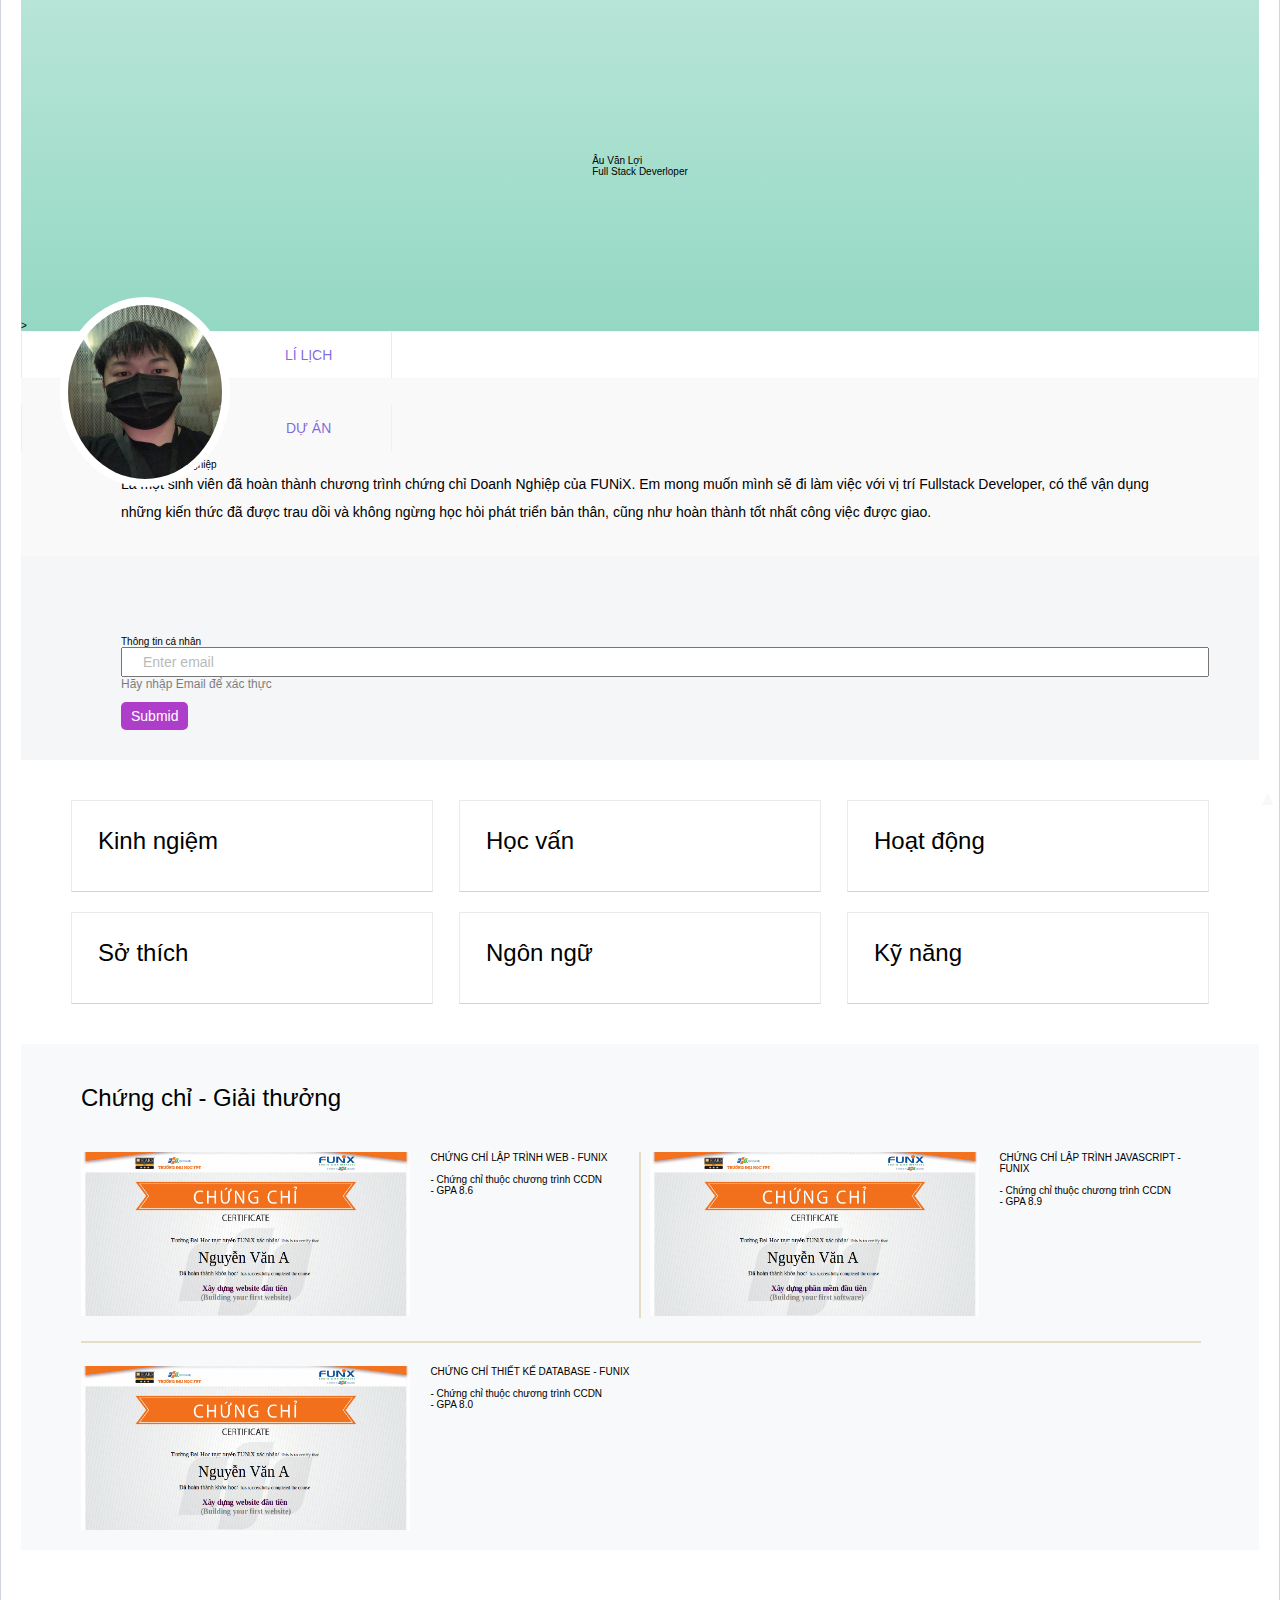
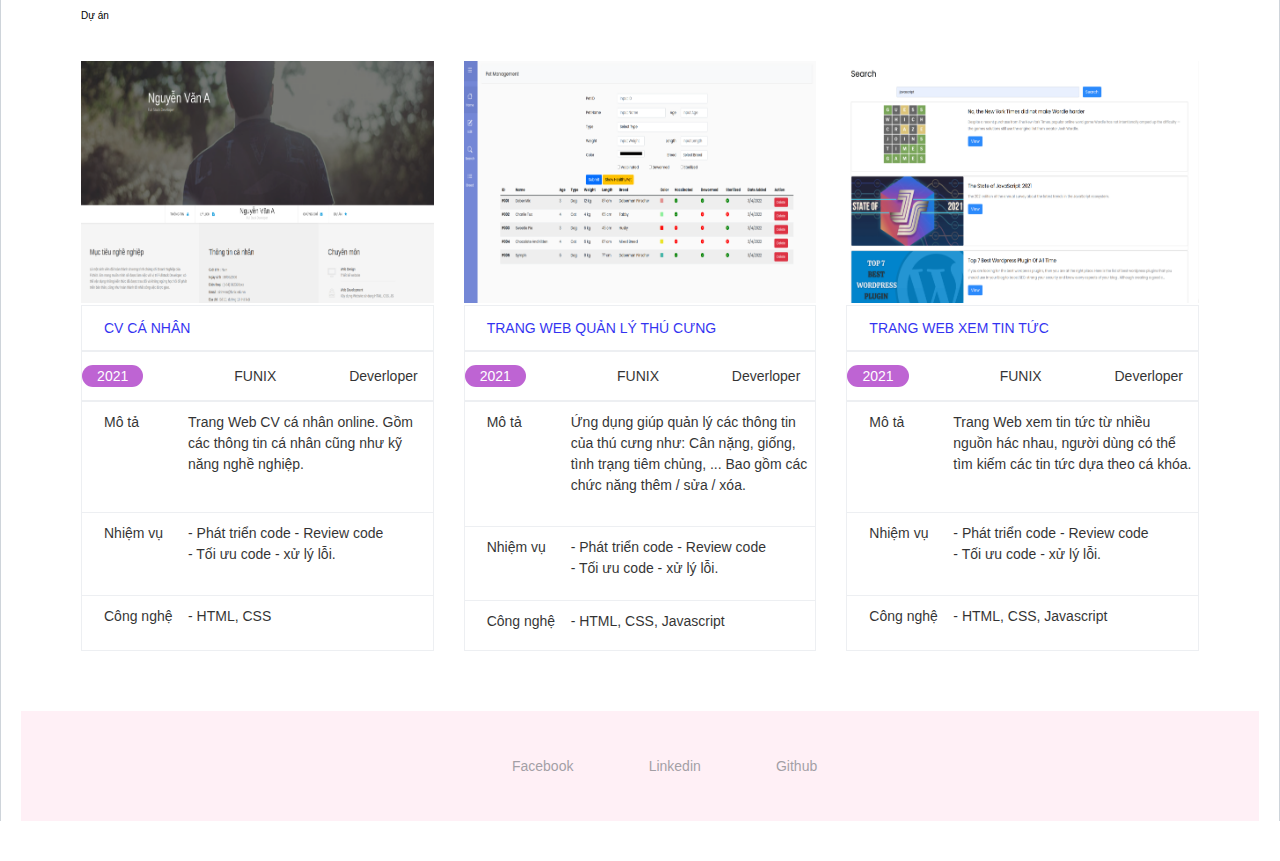
==== commit d32b6529: "Update index.html" ====
--- a/index.html
+++ b/index.html
@@ -9,7 +9,7 @@
     <link rel="stylesheet" href="tablet.css" />
     <link rel="stylesheet" href="mobile.css" />
     <link rel="stylesheet" href="font.css" />
-    <link rel="icon" type ="image/x-icon" href="/images/funix-icon.png">
+    <link rel="icon" type ="image/x-icon" href="funix-icon.png">
     <title>Assignment03</title>
   </head>
   <body>
@@ -28,7 +28,7 @@
             <li><a href="#intro"><i class="icon-doc-text-inv"></i>lí lịch</a></li>
           </ul>
           <div class="nav-center">
-            <p class="nav-name">Âu Văn Lợi<img class="avatar" src="images/avatar.jpg" width="170" height="190"></p>
+            <p class="nav-name">Âu Văn Lợi<img class="avatar" src="avatar.jpg" width="170" height="190"></p>
             <p class="nav-job">Full Stack Deverloper</p>
           </div>
           <ul class="nav-right">
@@ -227,7 +227,7 @@
             <div class="cert-body">
               <div class ="cert-item">
                 <img
-                  src="images/Cert_DBI.png"
+                  src="Cert_DBI.png"
                   alt="certificate DBI"
                   width="60%"
                   height="auto"
@@ -242,7 +242,7 @@
               </div>
               <div class="cert-item">
                 <img
-                  src="images/Cert_PRF.png"
+                  src="Cert_PRF.png"
                   alt="certificate PRF"
                   width="60%"
                   height="auto"
@@ -257,7 +257,7 @@
               </div>
               <div class="cert-item">
                 <img
-                  src="images/Cert_WEB.png"
+                  src="Cert_WEB.png"
                   alt="certificate WEB"
                   width="60%"
                   height="auto"
@@ -279,7 +279,7 @@
             <p class="fs-1 m-0 project-title">Dự án</p>
             <div class="project-body">
               <div class="project-item">
-                <img src="images/project_1.png" alt="project 
+                <img src="project_1.png" alt="project 
                   CV CÁ NHÂN" width="100%" height="auto"
                 />
                 <div class="project-name">
@@ -321,7 +321,7 @@
               </div>
 
               <div class="project-item">
-                <img src="images/project_2.png" alt="project 
+                <img src="project_2.png" alt="project 
                       TRANG WEB QUẢN LÝ THÚ CƯNG" width="100%" height="auto"
                   />
                 <div class="project-name">
@@ -365,7 +365,7 @@
               </div>
 
               <div class="project-item">
-                <img src="images/project_3.png" alt="project 
+                <img src="project_3.png" alt="project 
                       TRANG WEB XEM TIN TỨC" width="100%" height="auto"
                 />
                 <div class="project-name">
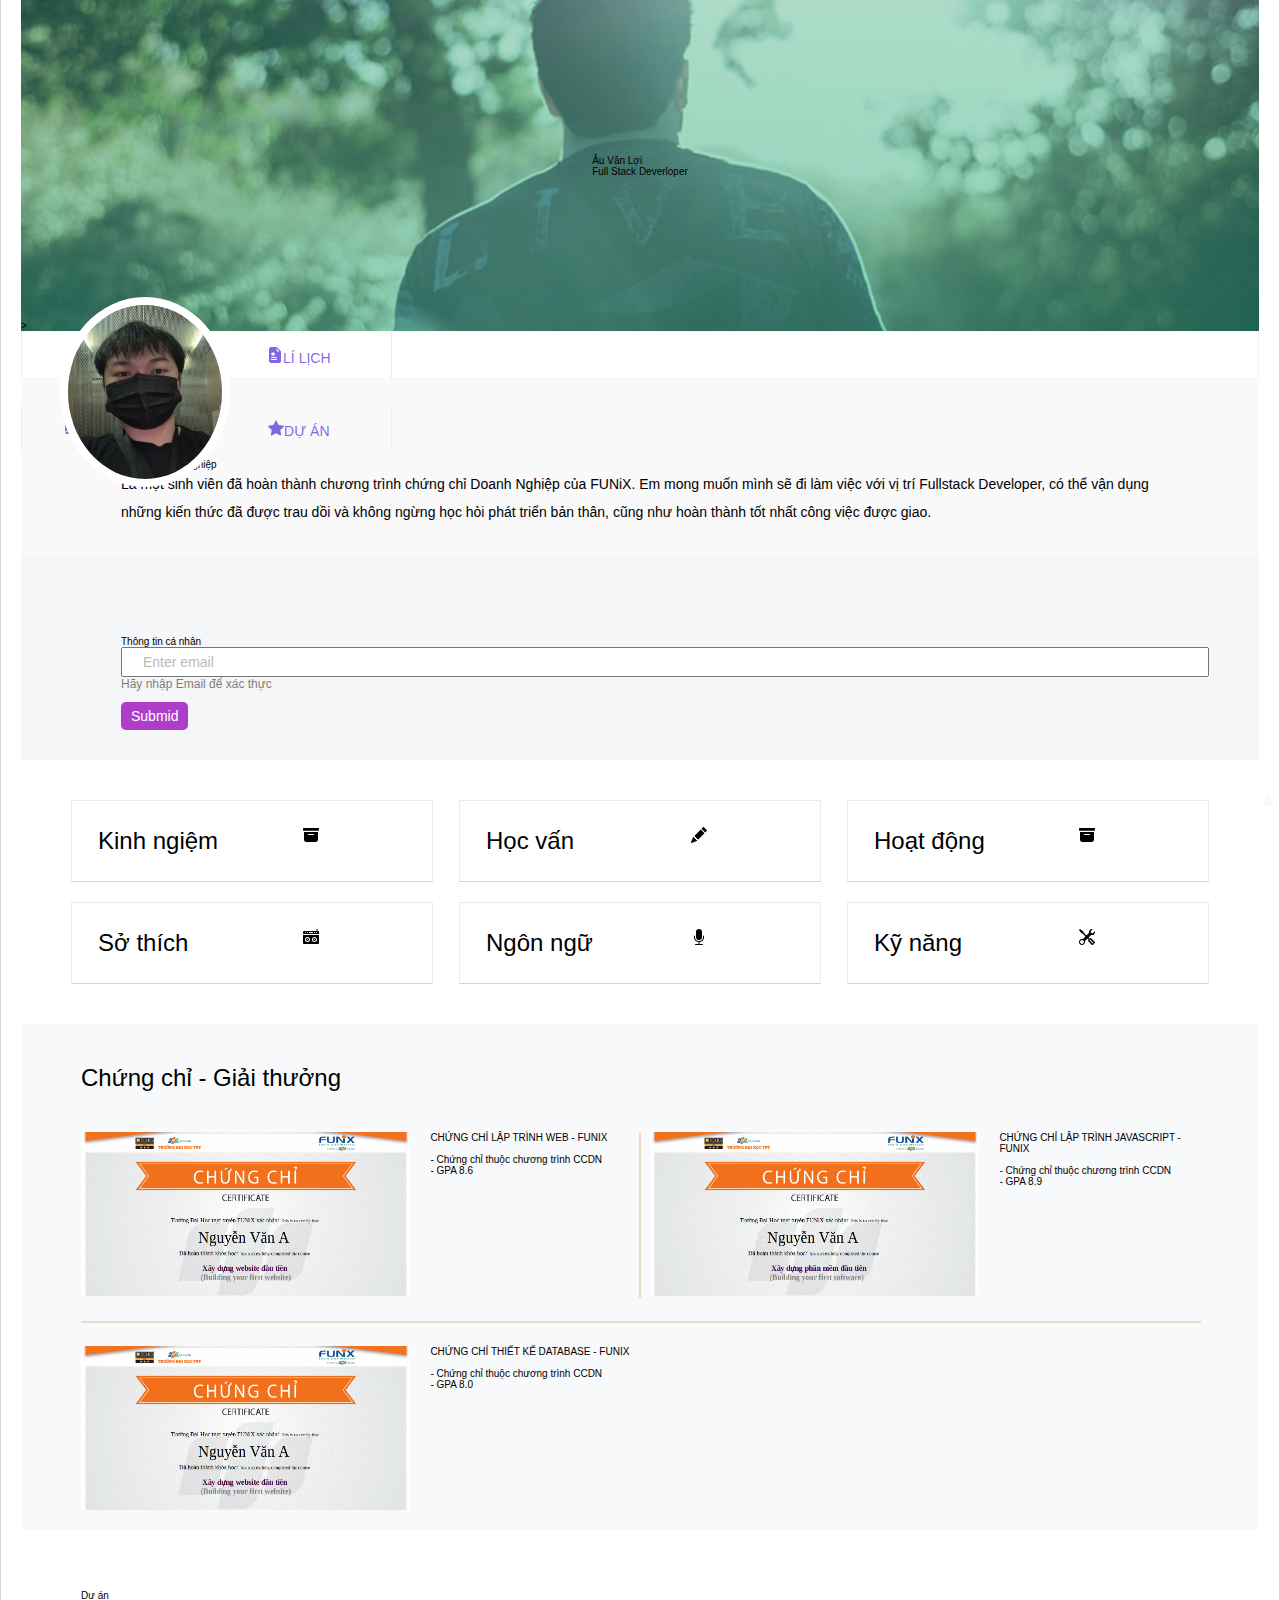
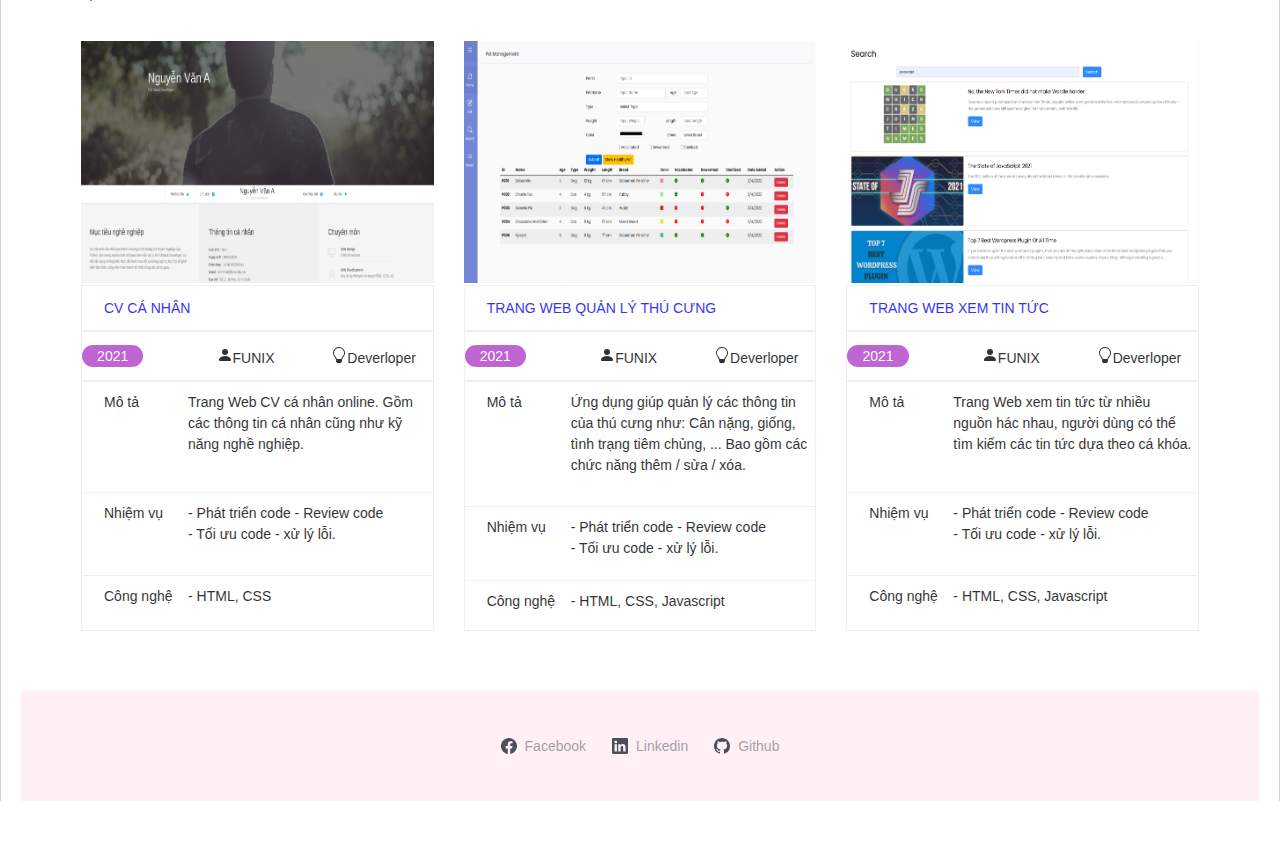
==== commit def69bee: "Update index.html" ====
--- a/index.html
+++ b/index.html
@@ -9,7 +9,7 @@
     <link rel="stylesheet" href="tablet.css" />
     <link rel="stylesheet" href="mobile.css" />
     <link rel="stylesheet" href="font.css" />
-    <link rel="icon" type ="image/x-icon" href="funix-icon.png">
+    <link rel="icon" type ="x-icon" href="funix-icon.png">
     <title>Assignment03</title>
   </head>
   <body>
@@ -24,16 +24,24 @@
         </div>
         <nav class="d-flex">
           <ul class="nav-left">
-            <li><a href="#info"><i class="icon-user"></i>thông tin</a></li>
-            <li><a href="#intro"><i class="icon-doc-text-inv"></i>lí lịch</a></li>
+            <li><a href="#info"><svg xmlns="http://www.w3.org/2000/svg" width="16" height="16" fill="currentColor" class="bi bi-person-fill" viewBox="0 0 16 16">
+              <path d="M3 14s-1 0-1-1 1-4 6-4 6 3 6 4-1 1-1 1zm5-6a3 3 0 1 0 0-6 3 3 0 0 0 0 6"/>
+            </svg>thông tin</a></li>
+            <li><a href="#intro"><svg xmlns="http://www.w3.org/2000/svg" width="16" height="16" fill="currentColor" class="bi bi-file-earmark-medical-fill" viewBox="0 0 16 16">
+              <path d="M9.293 0H4a2 2 0 0 0-2 2v12a2 2 0 0 0 2 2h8a2 2 0 0 0 2-2V4.707A1 1 0 0 0 13.707 4L10 .293A1 1 0 0 0 9.293 0M9.5 3.5v-2l3 3h-2a1 1 0 0 1-1-1m-3 2v.634l.549-.317a.5.5 0 1 1 .5.866L7 7l.549.317a.5.5 0 1 1-.5.866L6.5 7.866V8.5a.5.5 0 0 1-1 0v-.634l-.549.317a.5.5 0 1 1-.5-.866L5 7l-.549-.317a.5.5 0 0 1 .5-.866l.549.317V5.5a.5.5 0 1 1 1 0m-2 4.5h5a.5.5 0 0 1 0 1h-5a.5.5 0 0 1 0-1m0 2h5a.5.5 0 0 1 0 1h-5a.5.5 0 0 1 0-1"/>
+            </svg>lí lịch</a></li>
           </ul>
           <div class="nav-center">
             <p class="nav-name">Âu Văn Lợi<img class="avatar" src="avatar.jpg" width="170" height="190"></p>
             <p class="nav-job">Full Stack Deverloper</p>
           </div>
           <ul class="nav-right">
-            <li><a href="#cert"><i class="icon-mail-alt"></i>chứng chỉ</a></li>
-            <li><a href="#project"><i class="icon-star-1"></i>dự án</a></li>
+            <li><a href="#cert"><svg xmlns="http://www.w3.org/2000/svg" width="16" height="16" fill="currentColor" class="bi bi-envelope-fill" viewBox="0 0 16 16">
+              <path d="M.05 3.555A2 2 0 0 1 2 2h12a2 2 0 0 1 1.95 1.555L8 8.414zM0 4.697v7.104l5.803-3.558zM6.761 8.83l-6.57 4.027A2 2 0 0 0 2 14h12a2 2 0 0 0 1.808-1.144l-6.57-4.027L8 9.586zm3.436-.586L16 11.801V4.697z"/>
+            </svg>chứng chỉ</a></li>
+            <li><a href="#project"><svg xmlns="http://www.w3.org/2000/svg" width="16" height="16" fill="currentColor" class="bi bi-star-fill" viewBox="0 0 16 16">
+              <path d="M3.612 15.443c-.386.198-.824-.149-.746-.592l.83-4.73L.173 6.765c-.329-.314-.158-.888.283-.95l4.898-.696L7.538.792c.197-.39.73-.39.927 0l2.184 4.327 4.898.696c.441.062.612.636.282.95l-3.522 3.356.83 4.73c.078.443-.36.79-.746.592L8 13.187l-4.389 2.256z"/>
+            </svg>dự án</a></li>
           </ul>  
         </nav>
       </header>
@@ -65,10 +73,20 @@
             <span>Email</span> : loiavfx57470@funix.edu.vn<br>
             <span>Địa chỉ</span> : Lạng Sơn, Việt Nam<br>
             <span>Website</span> : auvanloi.com.vn<br><br>
-            <i class="icon-twitter ic-color"></i>
-            <i class="icon-facebook ic-color"></i>
-            <i class="icon-gplus ic-color"></i>
-            <i class="icon-linkedin ic-color"></i>
+            <div class="info-icon">
+              <svg xmlns="http://www.w3.org/2000/svg" width="16" height="16" fill="currentColor" class="bi bi-twitter" viewBox="0 0 16 16">
+                <path d="M5.026 15c6.038 0 9.341-5.003 9.341-9.334q.002-.211-.006-.422A6.7 6.7 0 0 0 16 3.542a6.7 6.7 0 0 1-1.889.518 3.3 3.3 0 0 0 1.447-1.817 6.5 6.5 0 0 1-2.087.793A3.286 3.286 0 0 0 7.875 6.03a9.32 9.32 0 0 1-6.767-3.429 3.29 3.29 0 0 0 1.018 4.382A3.3 3.3 0 0 1 .64 6.575v.045a3.29 3.29 0 0 0 2.632 3.218 3.2 3.2 0 0 1-.865.115 3 3 0 0 1-.614-.057 3.28 3.28 0 0 0 3.067 2.277A6.6 6.6 0 0 1 .78 13.58a6 6 0 0 1-.78-.045A9.34 9.34 0 0 0 5.026 15"/>
+              </svg>
+              <svg xmlns="http://www.w3.org/2000/svg" width="16" height="16" fill="currentColor" class="bi bi-facebook" viewBox="0 0 16 16">
+                <path d="M16 8.049c0-4.446-3.582-8.05-8-8.05C3.58 0-.002 3.603-.002 8.05c0 4.017 2.926 7.347 6.75 7.951v-5.625h-2.03V8.05H6.75V6.275c0-2.017 1.195-3.131 3.022-3.131.876 0 1.791.157 1.791.157v1.98h-1.009c-.993 0-1.303.621-1.303 1.258v1.51h2.218l-.354 2.326H9.25V16c3.824-.604 6.75-3.934 6.75-7.951"/>
+              </svg>
+              <svg xmlns="http://www.w3.org/2000/svg" width="16" height="16" fill="currentColor" class="bi bi-google" viewBox="0 0 16 16">
+                <path d="M15.545 6.558a9.4 9.4 0 0 1 .139 1.626c0 2.434-.87 4.492-2.384 5.885h.002C11.978 15.292 10.158 16 8 16A8 8 0 1 1 8 0a7.7 7.7 0 0 1 5.352 2.082l-2.284 2.284A4.35 4.35 0 0 0 8 3.166c-2.087 0-3.86 1.408-4.492 3.304a4.8 4.8 0 0 0 0 3.063h.003c.635 1.893 2.405 3.301 4.492 3.301 1.078 0 2.004-.276 2.722-.764h-.003a3.7 3.7 0 0 0 1.599-2.431H8v-3.08z"/>
+              </svg>
+              <svg xmlns="http://www.w3.org/2000/svg" width="16" height="16" fill="currentColor" class="bi bi-linkedin" viewBox="0 0 16 16">
+                <path d="M0 1.146C0 .513.526 0 1.175 0h13.65C15.474 0 16 .513 16 1.146v13.708c0 .633-.526 1.146-1.175 1.146H1.175C.526 16 0 15.487 0 14.854zm4.943 12.248V6.169H2.542v7.225zm-1.2-8.212c.837 0 1.358-.554 1.358-1.248-.015-.709-.52-1.248-1.342-1.248S2.4 3.226 2.4 3.934c0 .694.521 1.248 1.327 1.248zm4.908 8.212V9.359c0-.216.016-.432.08-.586.173-.431.568-.878 1.232-.878.869 0 1.216.662 1.216 1.634v3.865h2.401V9.25c0-2.22-1.184-3.252-2.764-3.252-1.274 0-1.845.7-2.165 1.193v.025h-.016l.016-.025V6.169h-2.4c.03.678 0 7.225 0 7.225z"/>
+              </svg>
+            </div>
             </div>
           </div>
         </div>
@@ -77,7 +95,9 @@
           <div class="intro-item intro-item0 hidden">
             <div class="intro-title-box">
               <p class="intro-title">Kinh ngiệm</p>
-              <i class="ic-toolbox title-icon"></iclass></i>
+              <svg xmlns="http://www.w3.org/2000/svg" width="16" height="16" fill="currentColor" class="bi bi-archive-fill" viewBox="0 0 16 16">
+                <path d="M12.643 15C13.979 15 15 13.845 15 12.5V5H1v7.5C1 13.845 2.021 15 3.357 15zM5.5 7h5a.5.5 0 0 1 0 1h-5a.5.5 0 0 1 0-1M.8 1a.8.8 0 0 0-.8.8V3a.8.8 0 0 0 .8.8h14.4A.8.8 0 0 0 16 3V1.8a.8.8 0 0 0-.8-.8z"/>
+              </svg>
               <button class="btn-vm btn0">▼ VIEW MORE</button>
             </div>
             <div class="intro-content">
@@ -107,7 +127,9 @@
           <div class="intro-item intro-item1 hidden">
             <div class="intro-title-box">
               <p class="intro-title">Học vấn</p>
-              <i class="	ic-pencil title-icon"></i>
+              <svg xmlns="http://www.w3.org/2000/svg" width="16" height="16" fill="currentColor" class="bi bi-pencil-fill" viewBox="0 0 16 16">
+                <path d="M12.854.146a.5.5 0 0 0-.707 0L10.5 1.793 14.207 5.5l1.647-1.646a.5.5 0 0 0 0-.708zm.646 6.061L9.793 2.5 3.293 9H3.5a.5.5 0 0 1 .5.5v.5h.5a.5.5 0 0 1 .5.5v.5h.5a.5.5 0 0 1 .5.5v.5h.5a.5.5 0 0 1 .5.5v.207zm-7.468 7.468A.5.5 0 0 1 6 13.5V13h-.5a.5.5 0 0 1-.5-.5V12h-.5a.5.5 0 0 1-.5-.5V11h-.5a.5.5 0 0 1-.5-.5V10h-.5a.5.5 0 0 1-.175-.032l-.179.178a.5.5 0 0 0-.11.168l-2 5a.5.5 0 0 0 .65.65l5-2a.5.5 0 0 0 .168-.11z"/>
+              </svg>
               <button class="btn-vm btn1">▼ VIEW MORE</button>
             </div>
             <div class="intro-content">
@@ -135,7 +157,9 @@
           <div class="intro-item intro-item2 hidden">
             <div class="intro-title-box">
               <p class="intro-title">Hoạt động</p>
-              <i class="ic-toolbox title-icon"></iclass></i>
+              <svg xmlns="http://www.w3.org/2000/svg" width="16" height="16" fill="currentColor" class="bi bi-archive-fill" viewBox="0 0 16 16">
+                <path d="M12.643 15C13.979 15 15 13.845 15 12.5V5H1v7.5C1 13.845 2.021 15 3.357 15zM5.5 7h5a.5.5 0 0 1 0 1h-5a.5.5 0 0 1 0-1M.8 1a.8.8 0 0 0-.8.8V3a.8.8 0 0 0 .8.8h14.4A.8.8 0 0 0 16 3V1.8a.8.8 0 0 0-.8-.8z"/>
+              </svg>
               <button class="btn-vm btn2">▼ VIEW MORE</button>
             </div>
             <div class="intro-content">
@@ -160,7 +184,10 @@
           <div class="intro-item intro-item3 hidden">
             <div class="intro-title-box">
               <p class="intro-title">Sở thích</p>
-              <i class="ic-telescope title-icon"></i>
+              <svg xmlns="http://www.w3.org/2000/svg" width="16" height="16" fill="currentColor" class="bi bi-boombox-fill" viewBox="0 0 16 16">
+                <path d="M14 0a.5.5 0 0 1 .5.5V2h.5a1 1 0 0 1 1 1v2H0V3a1 1 0 0 1 1-1h12.5V.5A.5.5 0 0 1 14 0M2 3.5a.5.5 0 1 0 1 0 .5.5 0 0 0-1 0m2 0a.5.5 0 1 0 1 0 .5.5 0 0 0-1 0m7.5.5a.5.5 0 1 0 0-1 .5.5 0 0 0 0 1m1.5-.5a.5.5 0 1 0 1 0 .5.5 0 0 0-1 0M9.5 3h-3a.5.5 0 0 0 0 1h3a.5.5 0 0 0 0-1M6 10.5a1.5 1.5 0 1 1-3 0 1.5 1.5 0 0 1 3 0m-1.5.5a.5.5 0 1 0 0-1 .5.5 0 0 0 0 1m7 1a1.5 1.5 0 1 0 0-3 1.5 1.5 0 0 0 0 3m.5-1.5a.5.5 0 1 1-1 0 .5.5 0 0 1 1 0"/>
+                <path d="M0 6h16v8a1 1 0 0 1-1 1H1a1 1 0 0 1-1-1zm2 4.5a2.5 2.5 0 1 0 5 0 2.5 2.5 0 0 0-5 0m7 0a2.5 2.5 0 1 0 5 0 2.5 2.5 0 0 0-5 0"/>
+              </svg>
               <button class="btn-vm btn3">▼ VIEW MORE</button>
             </div>
             <div class="intro-content">
@@ -176,7 +203,10 @@
           <div class="intro-item intro-item4 hidden">
             <div class="intro-title-box">
               <p class="intro-title">Ngôn ngữ</p>
-              <i class="	ic-mic title-icon"></i>
+              <svg xmlns="http://www.w3.org/2000/svg" width="16" height="16" fill="currentColor" class="bi bi-mic-fill" viewBox="0 0 16 16">
+                <path d="M5 3a3 3 0 0 1 6 0v5a3 3 0 0 1-6 0z"/>
+                <path d="M3.5 6.5A.5.5 0 0 1 4 7v1a4 4 0 0 0 8 0V7a.5.5 0 0 1 1 0v1a5 5 0 0 1-4.5 4.975V15h3a.5.5 0 0 1 0 1h-7a.5.5 0 0 1 0-1h3v-2.025A5 5 0 0 1 3 8V7a.5.5 0 0 1 .5-.5"/>
+              </svg>
               <button class="btn-vm btn4">▼ VIEW MORE</button>
             </div>
             <ul class="intro-content langguage">
@@ -194,7 +224,9 @@
           <div class="intro-item intro-item5 hidden">
             <div class="intro-title-box">
               <p class="intro-title">Kỹ năng</p>
-              <i class="ic-tools-2 title-icon"></i>
+              <svg xmlns="http://www.w3.org/2000/svg" width="16" height="16" fill="currentColor" class="bi bi-tools" viewBox="0 0 16 16">
+                <path d="M1 0 0 1l2.2 3.081a1 1 0 0 0 .815.419h.07a1 1 0 0 1 .708.293l2.675 2.675-2.617 2.654A3.003 3.003 0 0 0 0 13a3 3 0 1 0 5.878-.851l2.654-2.617.968.968-.305.914a1 1 0 0 0 .242 1.023l3.27 3.27a.997.997 0 0 0 1.414 0l1.586-1.586a.997.997 0 0 0 0-1.414l-3.27-3.27a1 1 0 0 0-1.023-.242L10.5 9.5l-.96-.96 2.68-2.643A3.005 3.005 0 0 0 16 3q0-.405-.102-.777l-2.14 2.141L12 4l-.364-1.757L13.777.102a3 3 0 0 0-3.675 3.68L7.462 6.46 4.793 3.793a1 1 0 0 1-.293-.707v-.071a1 1 0 0 0-.419-.814zm9.646 10.646a.5.5 0 0 1 .708 0l2.914 2.915a.5.5 0 0 1-.707.707l-2.915-2.914a.5.5 0 0 1 0-.708M3 11l.471.242.529.026.287.445.445.287.026.529L5 13l-.242.471-.026.529-.445.287-.287.445-.529.026L3 15l-.471-.242L2 14.732l-.287-.445L1.268 14l-.026-.529L1 13l.242-.471.026-.529.445-.287.287-.445.529-.026z"/>
+              </svg>
               <button class="btn-vm btn5">▼ VIEW MORE</button>
             </div>
             <ul class="intro-content skill">
@@ -287,8 +319,12 @@
                 </div>
                 <ul class="pro-subtitle">
                     <li class="pro-time">2021</li>
-                    <li><i class="icon-user-1"></i>FUNIX</li>
-                    <li><i class="icon-lamp"></i>Deverloper</li>
+                    <li><svg xmlns="http://www.w3.org/2000/svg" width="16" height="16" fill="currentColor" class="bi bi-person-fill" viewBox="0 0 16 16">
+                      <path d="M3 14s-1 0-1-1 1-4 6-4 6 3 6 4-1 1-1 1zm5-6a3 3 0 1 0 0-6 3 3 0 0 0 0 6"/>
+                    </svg>FUNIX</li>
+                    <li><svg xmlns="http://www.w3.org/2000/svg" width="16" height="16" fill="currentColor" class="bi bi-lightbulb" viewBox="0 0 16 16">
+                      <path d="M2 6a6 6 0 1 1 10.174 4.31c-.203.196-.359.4-.453.619l-.762 1.769A.5.5 0 0 1 10.5 13a.5.5 0 0 1 0 1 .5.5 0 0 1 0 1l-.224.447a1 1 0 0 1-.894.553H6.618a1 1 0 0 1-.894-.553L5.5 15a.5.5 0 0 1 0-1 .5.5 0 0 1 0-1 .5.5 0 0 1-.46-.302l-.761-1.77a2 2 0 0 0-.453-.618A5.98 5.98 0 0 1 2 6m6-5a5 5 0 0 0-3.479 8.592c.263.254.514.564.676.941L5.83 12h4.342l.632-1.467c.162-.377.413-.687.676-.941A5 5 0 0 0 8 1"/>
+                    </svg>Deverloper</li>
                 </ul>
                 <table>
                   <tr>
@@ -329,8 +365,12 @@
                 </div>
                 <ul class="pro-subtitle">
                     <li class="pro-time">2021</li>
-                    <li><i class="icon-user-1"></i>FUNIX</li>
-                    <li><i class="icon-lamp"></i>Deverloper</li>
+                    <li><svg xmlns="http://www.w3.org/2000/svg" width="16" height="16" fill="currentColor" class="bi bi-person-fill" viewBox="0 0 16 16">
+                      <path d="M3 14s-1 0-1-1 1-4 6-4 6 3 6 4-1 1-1 1zm5-6a3 3 0 1 0 0-6 3 3 0 0 0 0 6"/>
+                    </svg>FUNIX</li>
+                    <li><svg xmlns="http://www.w3.org/2000/svg" width="16" height="16" fill="currentColor" class="bi bi-lightbulb" viewBox="0 0 16 16">
+                      <path d="M2 6a6 6 0 1 1 10.174 4.31c-.203.196-.359.4-.453.619l-.762 1.769A.5.5 0 0 1 10.5 13a.5.5 0 0 1 0 1 .5.5 0 0 1 0 1l-.224.447a1 1 0 0 1-.894.553H6.618a1 1 0 0 1-.894-.553L5.5 15a.5.5 0 0 1 0-1 .5.5 0 0 1 0-1 .5.5 0 0 1-.46-.302l-.761-1.77a2 2 0 0 0-.453-.618A5.98 5.98 0 0 1 2 6m6-5a5 5 0 0 0-3.479 8.592c.263.254.514.564.676.941L5.83 12h4.342l.632-1.467c.162-.377.413-.687.676-.941A5 5 0 0 0 8 1"/>
+                    </svg>Deverloper</li>
                 </ul>
                 <table>
                   <tr>
@@ -373,8 +413,12 @@
                 </div>
                 <ul class="pro-subtitle">
                     <li class="pro-time">2021</li>
-                    <li><i class="icon-user-1"></i>FUNIX</li>
-                    <li><i class="icon-lamp"></i>Deverloper</li>
+                    <li><svg xmlns="http://www.w3.org/2000/svg" width="16" height="16" fill="currentColor" class="bi bi-person-fill" viewBox="0 0 16 16">
+                      <path d="M3 14s-1 0-1-1 1-4 6-4 6 3 6 4-1 1-1 1zm5-6a3 3 0 1 0 0-6 3 3 0 0 0 0 6"/>
+                    </svg></i>FUNIX</li>
+                    <li><svg xmlns="http://www.w3.org/2000/svg" width="16" height="16" fill="currentColor" class="bi bi-lightbulb" viewBox="0 0 16 16">
+                      <path d="M2 6a6 6 0 1 1 10.174 4.31c-.203.196-.359.4-.453.619l-.762 1.769A.5.5 0 0 1 10.5 13a.5.5 0 0 1 0 1 .5.5 0 0 1 0 1l-.224.447a1 1 0 0 1-.894.553H6.618a1 1 0 0 1-.894-.553L5.5 15a.5.5 0 0 1 0-1 .5.5 0 0 1 0-1 .5.5 0 0 1-.46-.302l-.761-1.77a2 2 0 0 0-.453-.618A5.98 5.98 0 0 1 2 6m6-5a5 5 0 0 0-3.479 8.592c.263.254.514.564.676.941L5.83 12h4.342l.632-1.467c.162-.377.413-.687.676-.941A5 5 0 0 0 8 1"/>
+                    </svg>Deverloper</li>
                 </ul>
                 <table>
                   <tr>
@@ -413,9 +457,15 @@
       </mainbody>
       <!---------------FOOTER---------------->
       <footer>
-        <a href="http://www.fb.com" target="_blank"><i class="icon-facebook-circled"></i><span>Facebook</span></a>
-        <a href="http://www.linkedin.com" target="_blank"><i class="icon-linkedin-circled"></i><span>Linkedin</span></a>
-        <a href="https://github.com/auvanloi/" target="_blank"><i class="icon-github-circled"></i><span>Github</span></a>
+        <a href="http://www.fb.com" target="_blank"><svg xmlns="http://www.w3.org/2000/svg" width="16" height="16" fill="currentColor" class="bi bi-facebook" viewBox="0 0 16 16">
+          <path d="M16 8.049c0-4.446-3.582-8.05-8-8.05C3.58 0-.002 3.603-.002 8.05c0 4.017 2.926 7.347 6.75 7.951v-5.625h-2.03V8.05H6.75V6.275c0-2.017 1.195-3.131 3.022-3.131.876 0 1.791.157 1.791.157v1.98h-1.009c-.993 0-1.303.621-1.303 1.258v1.51h2.218l-.354 2.326H9.25V16c3.824-.604 6.75-3.934 6.75-7.951"/>
+        </svg><span>Facebook</span></a>
+        <a href="http://www.linkedin.com" target="_blank"><svg xmlns="http://www.w3.org/2000/svg" width="16" height="16" fill="currentColor" class="bi bi-linkedin" viewBox="0 0 16 16">
+          <path d="M0 1.146C0 .513.526 0 1.175 0h13.65C15.474 0 16 .513 16 1.146v13.708c0 .633-.526 1.146-1.175 1.146H1.175C.526 16 0 15.487 0 14.854zm4.943 12.248V6.169H2.542v7.225zm-1.2-8.212c.837 0 1.358-.554 1.358-1.248-.015-.709-.52-1.248-1.342-1.248S2.4 3.226 2.4 3.934c0 .694.521 1.248 1.327 1.248zm4.908 8.212V9.359c0-.216.016-.432.08-.586.173-.431.568-.878 1.232-.878.869 0 1.216.662 1.216 1.634v3.865h2.401V9.25c0-2.22-1.184-3.252-2.764-3.252-1.274 0-1.845.7-2.165 1.193v.025h-.016l.016-.025V6.169h-2.4c.03.678 0 7.225 0 7.225z"/>
+        </svg><span>Linkedin</span></a>
+        <a href="https://github.com/auvanloi/" target="_blank"><svg xmlns="http://www.w3.org/2000/svg" width="16" height="16" fill="currentColor" class="bi bi-github" viewBox="0 0 16 16">
+          <path d="M8 0C3.58 0 0 3.58 0 8c0 3.54 2.29 6.53 5.47 7.59.4.07.55-.17.55-.38 0-.19-.01-.82-.01-1.49-2.01.37-2.53-.49-2.69-.94-.09-.23-.48-.94-.82-1.13-.28-.15-.68-.52-.01-.53.63-.01 1.08.58 1.23.82.72 1.21 1.87.87 2.33.66.07-.52.28-.87.51-1.07-1.78-.2-3.64-.89-3.64-3.95 0-.87.31-1.59.82-2.15-.08-.2-.36-1.02.08-2.12 0 0 .67-.21 2.2.82.64-.18 1.32-.27 2-.27s1.36.09 2 .27c1.53-1.04 2.2-.82 2.2-.82.44 1.1.16 1.92.08 2.12.51.56.82 1.27.82 2.15 0 3.07-1.87 3.75-3.65 3.95.29.25.54.73.54 1.48 0 1.07-.01 1.93-.01 2.2 0 .21.15.46.55.38A8.01 8.01 0 0 0 16 8c0-4.42-3.58-8-8-8"/>
+        </svg><span>Github</span></a>
       </footer>
     </div>
   </body>
--- a/laptop.css
+++ b/laptop.css
@@ -72,7 +72,7 @@
 .banner {
   position: relative;
   background-image: linear-gradient(#0ca6784b, #0ca67870),
-    url("../images/banner.jpg");
+    url("banner.jpg");
   background-size: cover;
 }
 .backgound-img {
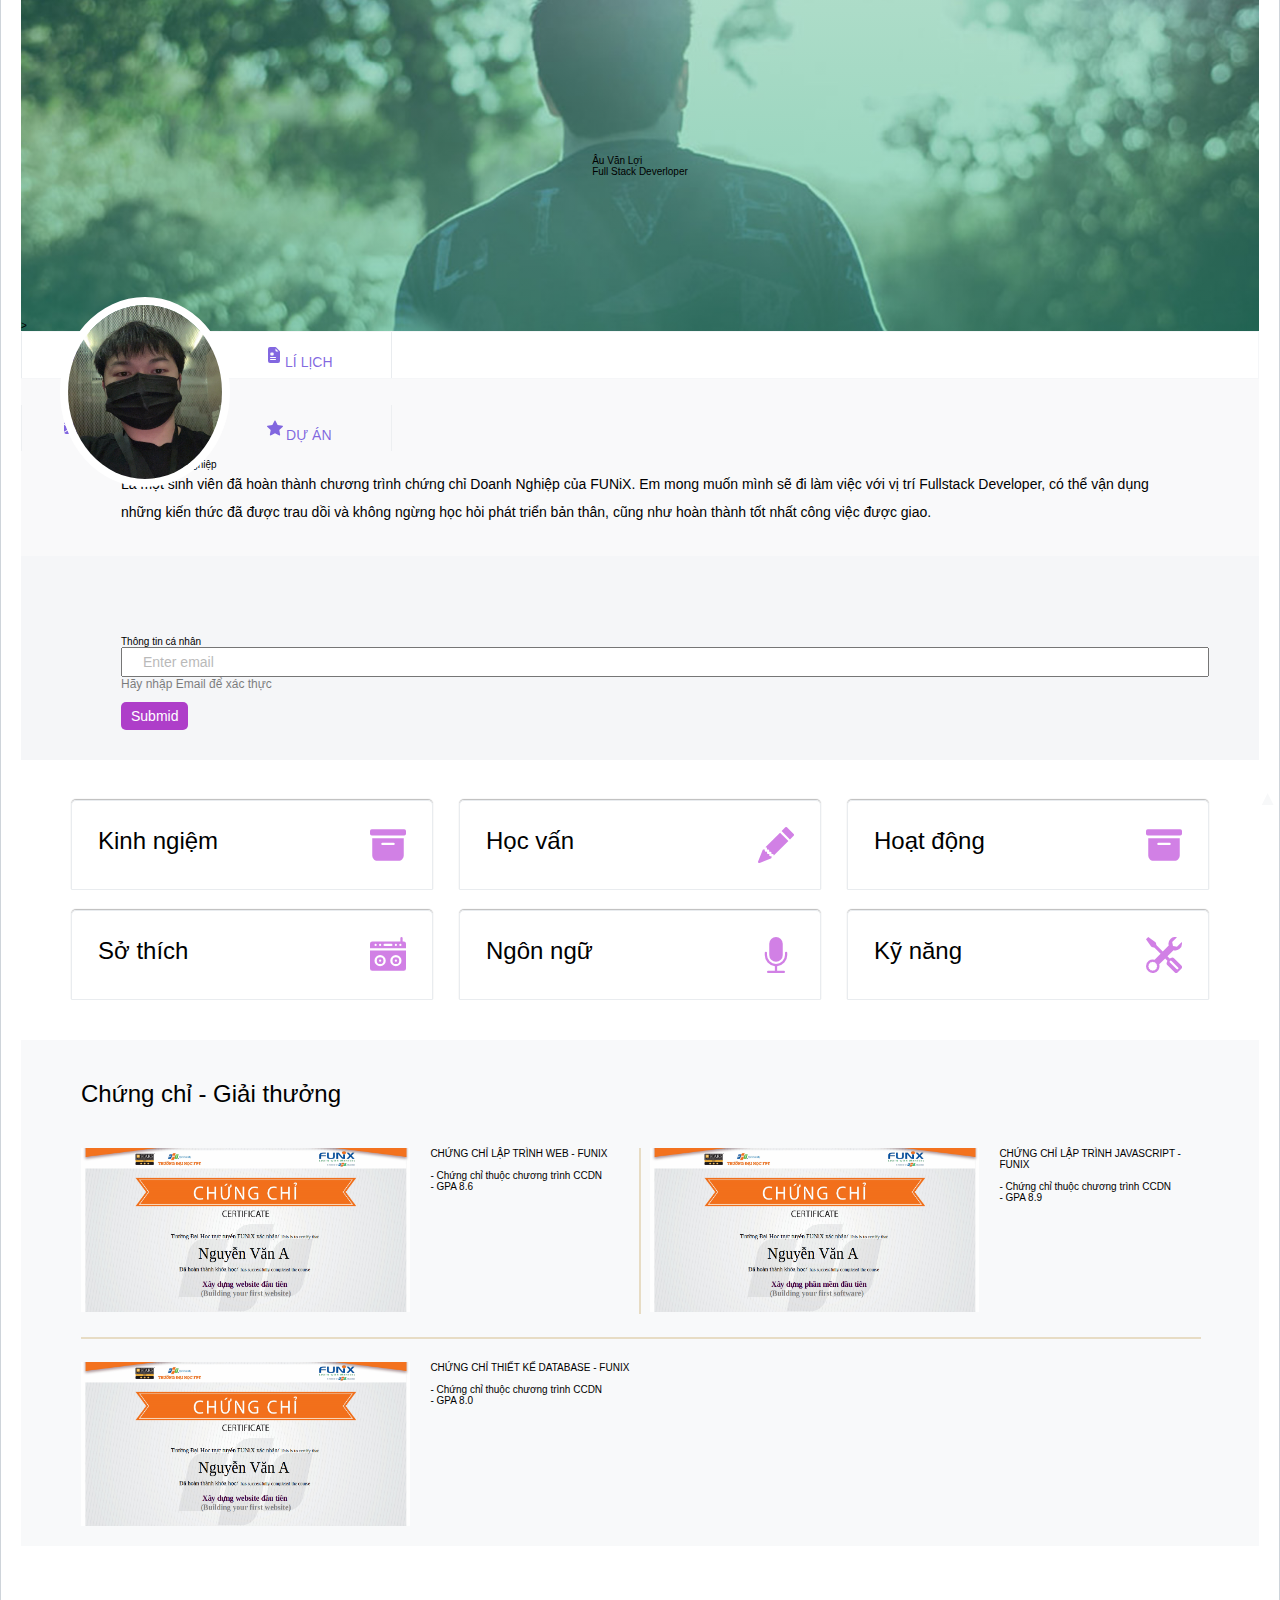
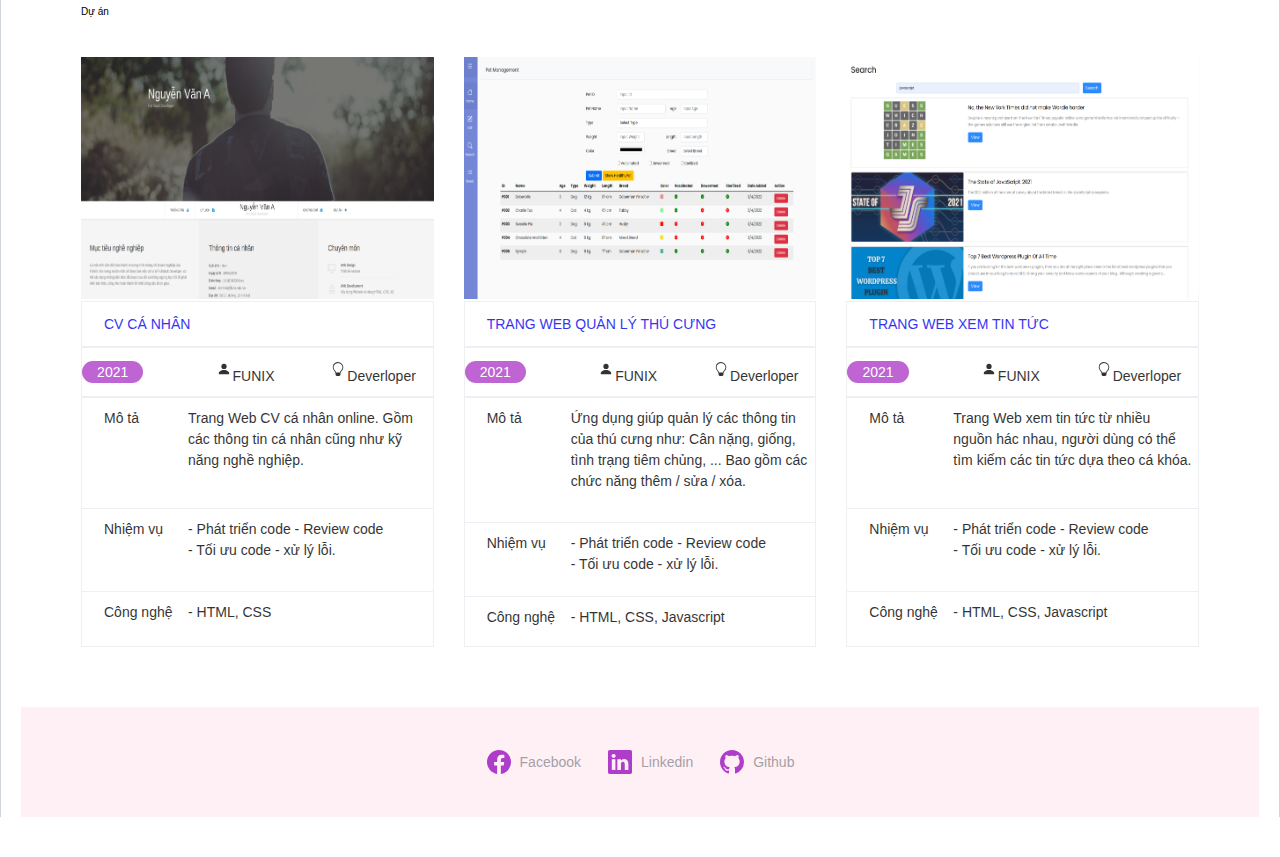
==== commit 76806d5f: "Update index.html" ====
--- a/index.html
+++ b/index.html
@@ -192,10 +192,20 @@
             </div>
             <div class="intro-content">
               <ul class="hobby">
-                <li><i class="ic-megaphone"></i><p>Âm nhạc</p></li> 
-                <li><i class="ic-strategy"></i><p>Chơi game</p></li>
-                <li><i class="ic-hotairballoon"></i><p>Du lịch</p></li> 
-                <li><i class="ic-basket"></i><p>Nấu ăn</p></li>
+                <li><svg xmlns="http://www.w3.org/2000/svg" width="16" height="16" fill="currentColor" class="bi bi-spotify" viewBox="0 0 16 16">
+                  <path d="M8 0a8 8 0 1 0 0 16A8 8 0 0 0 8 0m3.669 11.538a.5.5 0 0 1-.686.165c-1.879-1.147-4.243-1.407-7.028-.77a.499.499 0 0 1-.222-.973c3.048-.696 5.662-.397 7.77.892a.5.5 0 0 1 .166.686m.979-2.178a.624.624 0 0 1-.858.205c-2.15-1.321-5.428-1.704-7.972-.932a.625.625 0 0 1-.362-1.194c2.905-.881 6.517-.454 8.986 1.063a.624.624 0 0 1 .206.858m.084-2.268C10.154 5.56 5.9 5.419 3.438 6.166a.748.748 0 1 1-.434-1.432c2.825-.857 7.523-.692 10.492 1.07a.747.747 0 1 1-.764 1.288"/>
+                </svg><p>Âm nhạc</p></li> 
+                <li><svg xmlns="http://www.w3.org/2000/svg" width="16" height="16" fill="currentColor" class="bi bi-controller" viewBox="0 0 16 16">
+                  <path d="M11.5 6.027a.5.5 0 1 1-1 0 .5.5 0 0 1 1 0m-1.5 1.5a.5.5 0 1 0 0-1 .5.5 0 0 0 0 1m2.5-.5a.5.5 0 1 1-1 0 .5.5 0 0 1 1 0m-1.5 1.5a.5.5 0 1 0 0-1 .5.5 0 0 0 0 1m-6.5-3h1v1h1v1h-1v1h-1v-1h-1v-1h1z"/>
+                  <path d="M3.051 3.26a.5.5 0 0 1 .354-.613l1.932-.518a.5.5 0 0 1 .62.39c.655-.079 1.35-.117 2.043-.117.72 0 1.443.041 2.12.126a.5.5 0 0 1 .622-.399l1.932.518a.5.5 0 0 1 .306.729q.211.136.373.297c.408.408.78 1.05 1.095 1.772.32.733.599 1.591.805 2.466s.34 1.78.364 2.606c.024.816-.059 1.602-.328 2.21a1.42 1.42 0 0 1-1.445.83c-.636-.067-1.115-.394-1.513-.773-.245-.232-.496-.526-.739-.808-.126-.148-.25-.292-.368-.423-.728-.804-1.597-1.527-3.224-1.527s-2.496.723-3.224 1.527c-.119.131-.242.275-.368.423-.243.282-.494.575-.739.808-.398.38-.877.706-1.513.773a1.42 1.42 0 0 1-1.445-.83c-.27-.608-.352-1.395-.329-2.21.024-.826.16-1.73.365-2.606.206-.875.486-1.733.805-2.466.315-.722.687-1.364 1.094-1.772a2.3 2.3 0 0 1 .433-.335l-.028-.079zm2.036.412c-.877.185-1.469.443-1.733.708-.276.276-.587.783-.885 1.465a14 14 0 0 0-.748 2.295 12.4 12.4 0 0 0-.339 2.406c-.022.755.062 1.368.243 1.776a.42.42 0 0 0 .426.24c.327-.034.61-.199.929-.502.212-.202.4-.423.615-.674.133-.156.276-.323.44-.504C4.861 9.969 5.978 9.027 8 9.027s3.139.942 3.965 1.855c.164.181.307.348.44.504.214.251.403.472.615.674.318.303.601.468.929.503a.42.42 0 0 0 .426-.241c.18-.408.265-1.02.243-1.776a12.4 12.4 0 0 0-.339-2.406 14 14 0 0 0-.748-2.295c-.298-.682-.61-1.19-.885-1.465-.264-.265-.856-.523-1.733-.708-.85-.179-1.877-.27-2.913-.27s-2.063.091-2.913.27"/>
+                </svg><p>Chơi game</p></li>
+                <li><svg xmlns="http://www.w3.org/2000/svg" width="16" height="16" fill="currentColor" class="bi bi-suitcase" viewBox="0 0 16 16">
+                  <path d="M6 5a.5.5 0 0 1 .5.5v7a.5.5 0 0 1-1 0v-7A.5.5 0 0 1 6 5m2 0a.5.5 0 0 1 .5.5v7a.5.5 0 0 1-1 0v-7A.5.5 0 0 1 8 5m2 0a.5.5 0 0 1 .5.5v7a.5.5 0 0 1-1 0v-7A.5.5 0 0 1 10 5"/>
+                  <path d="M6.5 0a.5.5 0 0 0-.5.5V3H5a2 2 0 0 0-2 2v8a2 2 0 0 0 1.031 1.75A1.003 1.003 0 0 0 5 16a1 1 0 0 0 1-1h4a1 1 0 1 0 1.969-.25A2 2 0 0 0 13 13V5a2 2 0 0 0-2-2h-1V.5a.5.5 0 0 0-.5-.5zM9 3H7V1h2zm3 10a1 1 0 0 1-1 1H5a1 1 0 0 1-1-1V5a1 1 0 0 1 1-1h6a1 1 0 0 1 1 1z"/>
+                </svg><p>Du lịch</p></li> 
+                <li><svg xmlns="http://www.w3.org/2000/svg" width="16" height="16" fill="currentColor" class="bi bi-cake2" viewBox="0 0 16 16">
+                  <path d="m3.494.013-.595.79A.747.747 0 0 0 3 1.814v2.683q-.224.051-.432.107c-.702.187-1.305.418-1.745.696C.408 5.56 0 5.954 0 6.5v7c0 .546.408.94.823 1.201.44.278 1.043.51 1.745.696C3.978 15.773 5.898 16 8 16s4.022-.227 5.432-.603c.701-.187 1.305-.418 1.745-.696.415-.261.823-.655.823-1.201v-7c0-.546-.408-.94-.823-1.201-.44-.278-1.043-.51-1.745-.696A12 12 0 0 0 13 4.496v-2.69a.747.747 0 0 0 .092-1.004l-.598-.79-.595.792A.747.747 0 0 0 12 1.813V4.3a22 22 0 0 0-2-.23V1.806a.747.747 0 0 0 .092-1.004l-.598-.79-.595.792A.747.747 0 0 0 9 1.813v2.204a29 29 0 0 0-2 0V1.806A.747.747 0 0 0 7.092.802l-.598-.79-.595.792A.747.747 0 0 0 6 1.813V4.07c-.71.05-1.383.129-2 .23V1.806A.747.747 0 0 0 4.092.802zm-.668 5.556L3 5.524v.967q.468.111 1 .201V5.315a21 21 0 0 1 2-.242v1.855q.488.036 1 .054V5.018a28 28 0 0 1 2 0v1.964q.512-.018 1-.054V5.073c.72.054 1.393.137 2 .242v1.377q.532-.09 1-.201v-.967l.175.045c.655.175 1.15.374 1.469.575.344.217.356.35.356.356s-.012.139-.356.356c-.319.2-.814.4-1.47.575C11.87 7.78 10.041 8 8 8c-2.04 0-3.87-.221-5.174-.569-.656-.175-1.151-.374-1.47-.575C1.012 6.639 1 6.506 1 6.5s.012-.139.356-.356c.319-.2.814-.4 1.47-.575M15 7.806v1.027l-.68.907a.94.94 0 0 1-1.17.276 1.94 1.94 0 0 0-2.236.363l-.348.348a1 1 0 0 1-1.307.092l-.06-.044a2 2 0 0 0-2.399 0l-.06.044a1 1 0 0 1-1.306-.092l-.35-.35a1.935 1.935 0 0 0-2.233-.362.935.935 0 0 1-1.168-.277L1 8.82V7.806c.42.232.956.428 1.568.591C3.978 8.773 5.898 9 8 9s4.022-.227 5.432-.603c.612-.163 1.149-.36 1.568-.591m0 2.679V13.5c0 .006-.012.139-.356.355-.319.202-.814.401-1.47.576C11.87 14.78 10.041 15 8 15c-2.04 0-3.87-.221-5.174-.569-.656-.175-1.151-.374-1.47-.575-.344-.217-.356-.35-.356-.356v-3.02a1.935 1.935 0 0 0 2.298.43.935.935 0 0 1 1.08.175l.348.349a2 2 0 0 0 2.615.185l.059-.044a1 1 0 0 1 1.2 0l.06.044a2 2 0 0 0 2.613-.185l.348-.348a.94.94 0 0 1 1.082-.175c.781.39 1.718.208 2.297-.426"/>
+                </svg><p>Nấu ăn</p></li>
               </ul>
             </div>
           </div>
@@ -361,7 +371,7 @@
                       TRANG WEB QUẢN LÝ THÚ CƯNG" width="100%" height="auto"
                   />
                 <div class="project-name">
-                  <a href="digital-cv.html" target="_blank">TRANG WEB QUẢN LÝ THÚ CƯNG</a>
+                  <a href="quanlithucung.html" target="_blank">TRANG WEB QUẢN LÝ THÚ CƯNG</a>
                 </div>
                 <ul class="pro-subtitle">
                     <li class="pro-time">2021</li>
@@ -409,7 +419,7 @@
                       TRANG WEB XEM TIN TỨC" width="100%" height="auto"
                 />
                 <div class="project-name">
-                  <a href="digital-cv.html" target="_blank">TRANG WEB XEM TIN TỨC</a>
+                  <a href="tintuc.html" target="_blank">TRANG WEB XEM TIN TỨC</a>
                 </div>
                 <ul class="pro-subtitle">
                     <li class="pro-time">2021</li>
--- a/laptop.css
+++ b/laptop.css
@@ -15,6 +15,531 @@
   max-width: 140rem;
   padding: 0 2rem;
   margin: auto;
+}
+
+/* ---------------- HEADER （BANNER， NAVBAR & AVATAR) ---------------- */
+.banner {
+  position: relative;
+  background-image: linear-gradient(#0ca6784b, #0ca67870), url("banner.jpg");
+  background-size: cover;
+}
+.backgound-img {
+  width: 100%;
+  height: 25vw;
+}
+.banner-text {
+  position: absolute;
+  top: 50%;
+  left: 50%;
+  transform: translate(-50%, -50%);
+}
+
+nav {
+  justify-content: center;
+  border: 1px solid #f1f3f5b5;
+  border-style: solid solid solid none;
+  height: 4.8rem;
+}
+.nav-center {
+  width: 20%;
+  padding-top: 0.5rem;
+  position: relative;
+  text-align: center;
+  transition: all 0.5s;
+}
+.nav-name,
+.nav-job {
+  display: "none";
+}
+nav li {
+  list-style: none;
+  width: 50%;
+  height: 100%;
+}
+nav li:first-child {
+  border-right: 1px solid #e9ecef;
+}
+nav ul {
+  height: 100%;
+  width: 30%;
+  display: flex;
+  border-left: 1px solid #e9ecef;
+  border-right: 1px solid #e9ecef;
+  padding: 0;
+  margin: 0;
+  transition: all 0.5s;
+}
+nav a {
+  display: inline-block;
+  text-transform: uppercase;
+  font-size: 1.4rem;
+  text-decoration: none;
+  height: 100%;
+  width: 100%;
+  padding: 1.5rem 2rem;
+  text-align: center;
+}
+nav svg {
+  display: inline-block;
+  padding: 0 2px 4px 0;
+  width: 2rem;
+  height: 2rem;
+}
+
+nav a:link {
+  color: #532fd5ba;
+}
+nav a:visited {
+  color: #071258;
+}
+nav a:hover {
+  background-color: #829cfa46;
+}
+nav a:active {
+  color: #000404;
+}
+
+.avatar {
+  position: absolute;
+  top: 50%;
+  transform: translate(-50%, -50%);
+  left: 50%;
+  border: 0.8rem solid #fff;
+  border-radius: 50%;
+  z-index: 1;
+  transition: all 0.5s;
+}
+/* ---------------- INFOMATION (TARGET AND INFOMATION & FORM)---------------- */
+
+.target {
+  padding: 8rem 10rem 0rem 10rem;
+  background-color: #f1f3f576;
+}
+.target-content {
+  font-size: 1.4rem;
+  line-height: 2;
+  padding-bottom: 3rem;
+}
+.ic-color {
+  color: #ae3ec9;
+  margin-right: 1rem;
+}
+
+.info-content span {
+  font-weight: bold;
+  color: #495057;
+}
+.info {
+  padding: 8rem 5rem 0rem 10rem;
+  background-color: #e9ecef75;
+}
+.info-title,
+.target-title {
+  font-size: 2.6rem;
+}
+.info-content {
+  font-size: 1.4rem;
+  line-height: 2;
+  color: #343a40;
+  padding-bottom: 3rem;
+}
+.info-icon {
+  color: #ae3ec9;
+  display: flex;
+  gap: 2rem;
+}
+
+form {
+  padding-bottom: 3rem;
+}
+.btn-submid {
+  background-color: #ae3ec9;
+  color: #fff;
+  padding: 0.6rem 1rem;
+  border-radius: 5px;
+  border-style: none;
+  font-size: 1.4rem;
+}
+.btn-submid:hover {
+  background-color: #e5dbff;
+  color: #333;
+  transition: all 0.3s;
+}
+.btn-submid:active {
+  background-color: #495057;
+}
+input[type="email"] {
+  outline-color: #ae3ec9;
+  width: 100%;
+  height: 3rem;
+  font-size: 1.4rem;
+  padding-left: 2rem;
+}
+label {
+  opacity: 0.5;
+  font-size: 1.2rem;
+  padding-top: 0.5rem;
+}
+input::placeholder {
+  opacity: 0.5;
+  font-size: 1.4rem;
+}
+/* ----------------INTRODUCTION (6 ITEM)---------------- */
+.intro-container {
+  margin: 4rem 0;
+  padding: 0 5rem;
+  display: grid;
+  grid-template-columns: 1fr 1fr 1fr;
+  justify-content: center;
+  column-gap: 2.6rem;
+  row-gap: 2rem;
+}
+.intro-item {
+  display: grid;
+  grid-template-columns: 1fr;
+  grid-template-rows: auto 1fr;
+  width: 100%;
+  align-content: start;
+  transition: all 0.3s;
+}
+.intro-title-box {
+  border-top: solid 1px #e9ecef;
+  border-left: solid 1px #e9ecef;
+  border-right: solid 1px #e9ecef;
+  position: relative;
+  padding: 2.6rem;
+  width: 100%;
+  display: grid;
+  grid-template-columns: 2fr 2fr;
+  justify-content: space-between;
+  border-top-left-radius: 5px;
+  border-top-right-radius: 5px;
+  box-shadow: 0px -1px 1px rgba(0, 0, 0, 0.268);
+}
+.intro-title {
+  font-size: 2.4rem;
+  margin: 0;
+}
+
+.intro-title-box svg {
+  display: inline-block;
+  fill: #be4bdb;
+  height: 100%;
+  width: 3.6rem;
+  opacity: 0.7;
+  justify-self: end;
+}
+.intro-title-box button {
+  text-align: center;
+  font-size: 1rem;
+  border: none;
+  background-color: #ffe066;
+  width: 9rem;
+  height: 2.4rem;
+  border-radius: 35px;
+  position: absolute;
+  opacity: 0.7;
+  bottom: 6%;
+  left: 2.6rem;
+  z-index: -1;
+}
+.intro-title button:hover,
+.intro-title-box:hover {
+  z-index: 0;
+}
+.intro-content {
+  width: 100%;
+  height: 100%;
+  align-self: start;
+  border: 1px solid #e9ecef;
+  border-bottom-left-radius: 5px;
+  border-bottom-right-radius: 5px;
+  border-top: none;
+  font-size: 1.4rem;
+  margin: 0;
+  padding: 2.6rem 2.6rem;
+  display: flex;
+  flex-direction: column;
+  flex-grow: 1;
+  box-shadow: 0px 1px 1px rgba(0, 0, 0, 0.268);
+}
+.intro-content li {
+  line-height: 1.6;
+}
+.intro-content li::marker {
+  color: #be4bdb;
+  font-size: 2.4rem;
+}
+
+.li-title {
+  font-weight: bold;
+}
+.time {
+  font-style: italic;
+  font-size: 1.4rem;
+  color: #343a40;
+  padding-bottom: 0.8rem;
+}
+.now {
+  padding: 0px 4px;
+  background-color: #ae3ec9;
+  border: 1px solid #ad3ec937;
+  color: #fff;
+  border-start-start-radius: 5.5px 5px;
+  border-start-end-radius: 5.5px 5px;
+  border-end-end-radius: 5.5px 5px;
+  border-end-start-radius: 5.5px 5px;
+}
+.langguage,
+.skill {
+  list-style: none;
+  gap: 0.6rem;
+}
+
+.hobby {
+  padding: 0;
+  display: grid;
+  grid-template-columns: repeat(4, 1fr);
+  font-size: 1.4rem;
+  color: #343a40;
+  gap: 1rem;
+  justify-self: center;
+  align-items: start;
+  text-align: center;
+}
+.hobby li {
+  list-style: none;
+  justify-items: center;
+  justify-content: center;
+}
+.hobby li p {
+  font-size: 1rem;
+  margin: 0;
+}
+.hobby li svg {
+  display: inline-block;
+  width: 50px;
+  height: 50px;
+  padding: 8px;
+  color: #199cdb;
+  border: 2px solid #199cdb;
+  opacity: 0.5;
+  align-content: center;
+  align-self: center;
+  border-radius: 50%;
+}
+
+.yes {
+  background: #199cdb;
+  display: inline-block;
+  height: 2px;
+  margin-right: 1rem;
+  width: 4.5rem;
+}
+.no {
+  background: #ced4da;
+  display: inline-block;
+  height: 2px;
+  margin-right: 1rem;
+  width: 4.5rem;
+}
+/* ----------------CHỪNG CHỈ & GIAI THƯỞNG---------------- */
+.cert-container {
+  background-color: #f8f9fa;
+  margin-bottom: 2rem;
+}
+.cert-box {
+  padding: 4rem 6rem 2rem;
+  position: relative;
+}
+.cert-title {
+  font-size: 2.4rem;
+  padding: 0 0 4rem 0;
+  margin: 0;
+}
+.cert-body {
+  position: relative;
+  display: grid;
+  grid-template-columns: 1fr 1fr;
+  column-gap: 2rem;
+  row-gap: 5rem;
+}
+.cert-item {
+  position: relative;
+  width: 100%;
+  display: flex;
+  gap: 2rem;
+}
+.cert-item:nth-child(2) {
+  justify-content: end;
+}
+.cert-item:nth-child(2)::before {
+  content: "";
+  width: 0;
+  height: 100%;
+  position: absolute;
+  left: -1rem;
+  transform: translate(-50%);
+  border: 1px solid #d6c08d;
+  opacity: 0.5;
+}
+.cert-body::after {
+  content: "";
+  width: 100%;
+  height: 0px;
+  position: absolute;
+  top: 50%;
+  border: 1px solid #d6c08d;
+  opacity: 0.5;
+}
+/* ---------------- DỰ ÁN ---------------- */
+.project-container {
+  margin-bottom: 4rem;
+}
+.project-title {
+  padding-bottom: 4rem;
+}
+.project-box {
+  padding: 4rem 6rem 2rem 6rem;
+}
+.project-body {
+  display: grid;
+  grid-template-columns: 1fr 1fr 1fr;
+  column-gap: 3rem;
+}
+.project-item a:link {
+  text-decoration: none;
+}
+.project-name:hover {
+  color: #212529;
+  background-color: #e5dbff;
+  border-radius: 4px;
+  transition: all 0.2s;
+}
+.project-item a:active {
+  color: #868e96;
+}
+.project-item a:visited {
+  color: #071258;
+}
+.project-name {
+  font-size: 1.4rem;
+  font-weight: 500;
+  text-transform: uppercase;
+  padding: 1.5rem 0 1.5rem 1rem;
+  border: 1px solid #e9ecef;
+  line-height: 1;
+  opacity: 0.8;
+}
+.pro-subtitle {
+  list-style: none;
+  text-align: center;
+  height: 5rem;
+  border: 1px solid #e9ecef;
+  opacity: 0.8;
+  font-size: 1.4rem;
+  display: grid;
+  grid-template-columns: 0.8fr 1fr 1fr;
+  column-gap: 1rem;
+  align-items: center;
+  margin: 0;
+}
+.pro-subtitle svg {
+  display: inline-block;
+  height: 2rem;
+  padding: 0 2px 4px 0;
+  text-align: center;
+}
+table {
+  height: 25rem;
+  opacity: 0.8;
+  line-height: 1.5;
+}
+table,
+tr {
+  border: 1px solid #e9ecef;
+  border-collapse: collapse;
+}
+tr,
+td {
+  font-size: 1.4rem;
+  padding: 1rem 0.5rem 1rem 1rem;
+  vertical-align: top;
+}
+.row-width {
+  display: block;
+  width: 9.6rem;
+}
+.pro-time {
+  width: 65%;
+  text-align: center;
+  padding: 0.3rem 0rem;
+  margin: 0;
+  color: #fff;
+  background-color: #ae3ec9;
+  border-start-start-radius: 13.9px 13.9px;
+  border-start-end-radius: 13.9px 13.9px;
+  border-end-start-radius: 13.9px 13.9px;
+  border-end-end-radius: 13.9px 13.9px;
+}
+.project-name,
+table td:first-child {
+  padding-left: 2.2rem;
+}
+/* ----------------FOOTER---------------- */
+footer {
+  margin: 4rem 0;
+  display: flex;
+  justify-content: center;
+  align-items: center;
+  gap: 1rem;
+  height: 11rem;
+  background-color: #fff0f6;
+  margin: 4rem auto;
+  padding: 4rem 0;
+}
+footer svg {
+  display: inline-block;
+  width: 2.6rem;
+  height: 2.6rem;
+  align-self: center;
+  padding: 0.1rem;
+  color: #ae3ec9;
+}
+footer span {
+  display: inline-block;
+  align-content: center;
+  opacity: 0.5;
+  font-size: 1.4rem;
+}
+footer a {
+  display: flex;
+  flex-direction: row;
+  gap: 0.8rem;
+  padding: 0.8rem;
+  border-start-start-radius: 9px 9px;
+  border-start-end-radius: 9px 9px;
+  border-end-start-radius: 9px 9px;
+  border-end-end-radius: 9px 9px;
+  display: flex;
+}
+footer a:link {
+  color: #495057;
+  text-decoration: none;
+}
+footer a:visited {
+  display: inline-block;
+  color: #ae3ec9;
+}
+footer a:hover {
+  color: #212529;
+  background-color: #e5dbff;
+  opacity: 1;
+  transition: 0.2s;
+}
+footer a:active {
+  color: #868e96;
+  background-color: #e5dbff;
 }
 
 @keyframes moveTop {
@@ -59,7 +584,7 @@
 }
 
 .hidden .intro-title-box {
-  border-bottom: 1px solid #ced4da;
+  border-bottom: solid 1px #e9ecef;
 }
 .hidden .intro-content,
 .info .hidden,
@@ -67,505 +592,3 @@
   display: none;
   border: none;
 }
-
-/* ---------------- HEADER （BANNER， NAVBAR & AVATAR) ---------------- */
-.banner {
-  position: relative;
-  background-image: linear-gradient(#0ca6784b, #0ca67870),
-    url("banner.jpg");
-  background-size: cover;
-}
-.backgound-img {
-  width: 100%;
-  height: 25vw;
-}
-.banner-text {
-  position: absolute;
-  top: 50%;
-  left: 50%;
-  transform: translate(-50%, -50%);
-}
-
-nav {
-  justify-content: center;
-  border: 1px solid #f1f3f5b5;
-  border-style: solid solid solid none;
-  height: 4.8rem;
-}
-.nav-center {
-  width: 20%;
-  padding-top: 0.5rem;
-  position: relative;
-  text-align: center;
-  transition: all 0.5s;
-}
-.nav-name,
-.nav-job {
-  display: "none";
-}
-nav li {
-  list-style: none;
-  width: 50%;
-  height: 100%;
-}
-nav li:first-child {
-  border-right: 1px solid #e9ecef;
-}
-nav ul {
-  height: 100%;
-  width: 30%;
-  display: flex;
-  border-left: 1px solid #e9ecef;
-  border-right: 1px solid #e9ecef;
-  padding: 0;
-  margin: 0;
-  transition: all 0.5s;
-}
-nav a {
-  display: inline-block;
-  text-transform: uppercase;
-  font-size: 1.4rem;
-  text-decoration: none;
-  height: 100%;
-  width: 100%;
-  padding: 1.5rem 2rem;
-  text-align: center;
-}
-nav a:link {
-  color: #532fd5ba;
-}
-nav a:visited {
-  color: #071258;
-}
-nav a:hover {
-  background-color: #829cfa46;
-}
-nav a:active {
-  color: #000404;
-}
-
-.avatar {
-  position: absolute;
-  top: 50%;
-  transform: translate(-50%, -50%);
-  left: 50%;
-  border: 0.8rem solid #fff;
-  border-radius: 50%;
-  z-index: 1;
-  transition: all 0.5s;
-}
-/* ---------------- INFOMATION (TARGET AND INFOMATION & FORM)---------------- */
-
-.target {
-  padding: 8rem 10rem 0rem 10rem;
-  background-color: #f1f3f576;
-}
-.target-content {
-  font-size: 1.4rem;
-  line-height: 2;
-  padding-bottom: 3rem;
-}
-.ic-color {
-  color: #ae3ec9;
-  margin-right: 1rem;
-}
-
-.info-content span {
-  font-weight: bold;
-  color: #495057;
-}
-.info {
-  padding: 8rem 5rem 0rem 10rem;
-  background-color: #e9ecef75;
-}
-.info-title,
-.target-title {
-  font-size: 2.6rem;
-}
-.info-content {
-  font-size: 1.4rem;
-  line-height: 2;
-  color: #343a40;
-  padding-bottom: 3rem;
-}
-
-form {
-  padding-bottom: 3rem;
-}
-.btn-submid {
-  background-color: #ae3ec9;
-  color: #fff;
-  padding: 0.6rem 1rem;
-  border-radius: 5px;
-  border-style: none;
-  font-size: 1.4rem;
-}
-.btn-submid:hover {
-  background-color: #e5dbff;
-  color: #333;
-  transition: all 0.3s;
-}
-
-.btn-submid:active {
-  background-color: #495057;
-}
-input[type="email"] {
-  outline-color: #ae3ec9;
-  width: 100%;
-  height: 3rem;
-  font-size: 1.4rem;
-  padding-left: 2rem;
-}
-label {
-  opacity: 0.5;
-  font-size: 1.2rem;
-  padding-top: 0.5rem;
-}
-input::placeholder {
-  opacity: 0.5;
-  font-size: 1.4rem;
-}
-/* ----------------INTRODUCTION (6 ITEM)---------------- */
-.intro-container {
-  margin: 4rem 0;
-  padding: 0 5rem;
-  display: grid;
-  grid-template-columns: 1fr 1fr 1fr;
-  justify-content: center;
-  column-gap: 2.6rem;
-  row-gap: 2rem;
-}
-.intro-item {
-  display: grid;
-  grid-template-columns: 1fr;
-  grid-template-rows: auto 1fr;
-  width: 100%;
-  align-content: start;
-  transition: all 0.3s;
-}
-.intro-title-box {
-  border: 1px solid #e9ecef;
-  border-bottom: none;
-  position: relative;
-  padding: 2.6rem;
-  width: 100%;
-  display: grid;
-  grid-template-columns: 2fr 1fr;
-  justify-content: space-between;
-}
-.intro-title {
-  font-size: 2.4rem;
-  margin: 0;
-}
-.title-icon {
-  justify-self: end;
-  display: block;
-  font-size: 3.8rem;
-  opacity: 0.5;
-}
-.intro-title-box button {
-  text-align: center;
-  font-size: 1rem;
-  border: none;
-  background-color: #ffe066;
-  width: 9rem;
-  height: 2.4rem;
-  border-radius: 35px;
-  position: absolute;
-  opacity: 0.7;
-  bottom: 6%;
-  left: 2.6rem;
-  z-index: -1;
-}
-.intro-title button:hover,
-.intro-title-box:hover {
-  z-index: 0;
-}
-.intro-content {
-  width: 100%;
-  height: 100%;
-  align-self: start;
-  border: 1px solid #e9ecef;
-  border-top: none;
-  font-size: 1.4rem;
-  margin: 0;
-  padding: 0 2.6rem;
-  display: flex;
-  flex-direction: column;
-  flex-grow: 1;
-}
-.intro-content li {
-  line-height: 1.6;
-}
-.intro-content li::marker {
-  color: #be4bdb;
-  font-size: 2.4rem;
-}
-
-.li-title {
-  font-weight: bold;
-}
-.time {
-  font-style: italic;
-  font-size: 1.4rem;
-  color: #343a40;
-  padding-bottom: 0.8rem;
-}
-.now {
-  padding: 0px 4px;
-  background-color: #ae3ec9;
-  border: 1px solid #ad3ec937;
-  color: #fff;
-  border-start-start-radius: 5.5px 5px;
-  border-start-end-radius: 5.5px 5px;
-  border-end-end-radius: 5.5px 5px;
-  border-end-start-radius: 5.5px 5px;
-}
-.langguage,
-.skill {
-  list-style: none;
-  gap: 0.6rem;
-}
-
-.hobby {
-  padding: 0;
-  display: grid;
-  grid-template-columns: repeat(4, 1fr);
-  font-size: 1.4rem;
-  color: #343a40;
-  gap: 1rem;
-  justify-self: center;
-  align-items: start;
-  text-align: center;
-}
-.hobby li {
-  display: flex;
-  flex-direction: column;
-  justify-items: center;
-  justify-content: center;
-  gap: 1rem;
-}
-.hobby li p {
-  font-size: 1rem;
-}
-.hobby li i {
-  width: 4.5rem;
-  height: 4.5rem;
-  color: #199cdb;
-  border: 2px solid #199cdb;
-  opacity: 0.7;
-  align-content: center;
-  align-self: center;
-  border-radius: 50%;
-}
-
-.yes {
-  background: #199cdb;
-  display: inline-block;
-  height: 2px;
-  margin-right: 1rem;
-  width: 4.5rem;
-}
-.no {
-  background: #ced4da;
-  display: inline-block;
-  height: 2px;
-  margin-right: 1rem;
-  width: 4.5rem;
-}
-/* ----------------CHỪNG CHỈ & GIAI THƯỞNG---------------- */
-.cert-container {
-  background-color: #f8f9fa;
-  margin-bottom: 2rem;
-}
-.cert-box {
-  padding: 4rem 6rem 2rem;
-  position: relative;
-  margin: auto;
-}
-.cert-title {
-  font-size: 2.4rem;
-  padding: 0 0 4rem 0;
-  margin: 0;
-}
-.cert-body {
-  position: relative;
-  display: grid;
-  grid-template-columns: 1fr 1fr;
-  column-gap: 2rem;
-  row-gap: 5rem;
-}
-.cert-item {
-  position: relative;
-  width: 100%;
-  display: flex;
-  gap: 2rem;
-}
-.cert-item:nth-child(2) {
-  justify-content: end;
-}
-.cert-item:nth-child(2)::before {
-  content: "";
-  width: 0;
-  height: 100%;
-  position: absolute;
-  left: -1rem;
-  transform: translate(-50%);
-  border: 1px solid #d6c08d;
-  opacity: 0.5;
-}
-.cert-body::after {
-  content: "";
-  width: 100%;
-  height: 0px;
-  position: absolute;
-  top: 50%;
-  border: 1px solid #d6c08d;
-  opacity: 0.5;
-}
-/* ---------------- DỰ ÁN ---------------- */
-.project-container {
-  margin-bottom: 4rem;
-}
-.project-title {
-  padding-bottom: 4rem;
-}
-.project-box {
-  padding: 4rem 6rem 2rem 6rem;
-}
-.project-body {
-  display: grid;
-  grid-template-columns: 1fr 1fr 1fr;
-  column-gap: 3rem;
-}
-.project-item a:link {
-  text-decoration: none;
-}
-.project-name:hover {
-  color: #212529;
-  background-color: #e5dbff;
-  border-radius: 4px;
-  transition: all 0.2s;
-}
-.project-item a:active {
-  color: #868e96;
-}
-.project-item a:visited {
-  color: #071258;
-}
-.project-name {
-  font-size: 1.4rem;
-  font-weight: 500;
-  text-transform: uppercase;
-  padding: 1.5rem 0 1.5rem 1rem;
-  border: 1px solid #e9ecef;
-  line-height: 1;
-  opacity: 0.8;
-}
-.pro-subtitle {
-  list-style: none;
-  text-align: center;
-  height: 5rem;
-  border: 1px solid #e9ecef;
-  opacity: 0.8;
-  font-size: 1.4rem;
-  display: grid;
-  grid-template-columns: 0.8fr 1fr 1fr;
-  column-gap: 1rem;
-  align-items: center;
-  margin: 0;
-}
-table {
-  height: 25rem;
-  opacity: 0.8;
-  line-height: 1.5;
-}
-table,
-tr {
-  border: 1px solid #e9ecef;
-  border-collapse: collapse;
-}
-tr,
-td {
-  font-size: 1.4rem;
-  padding: 1rem 0.5rem 1rem 1rem;
-  vertical-align: top;
-}
-.row-width {
-  display: block;
-  width: 9.6rem;
-}
-.pro-time {
-  width: 65%;
-  text-align: center;
-  padding: 0.3rem 0rem;
-  margin: 0;
-  color: #fff;
-  background-color: #ae3ec9;
-  border-start-start-radius: 13.9px 13.9px;
-  border-start-end-radius: 13.9px 13.9px;
-  border-end-start-radius: 13.9px 13.9px;
-  border-end-end-radius: 13.9px 13.9px;
-}
-.project-name,
-table td:first-child {
-  padding-left: 2.2rem;
-}
-/* ----------------FOOTER---------------- */
-footer {
-  margin: 4rem 0;
-  display: flex;
-  justify-content: center;
-  align-items: center;
-  gap: 1rem;
-  height: 11rem;
-  background-color: #fff0f6;
-  margin: 4rem auto;
-  padding: 4rem 0;
-}
-footer i {
-  display: inline-block;
-  font-size: 2.8rem;
-  align-self: center;
-  padding: 0.1rem;
-  color: #ae3ec9;
-}
-footer i:hover {
-  border-radius: 50%;
-  background-color: #fff;
-  border: 1px solid #fff0f6;
-}
-footer span {
-  display: inline-block;
-  align-content: center;
-  opacity: 0.5;
-  font-size: 1.4rem;
-}
-footer a {
-  display: flex;
-  flex-direction: row;
-  gap: 0.8rem;
-  padding: 0.8rem;
-  border-start-start-radius: 9px 9px;
-  border-start-end-radius: 9px 9px;
-  border-end-start-radius: 9px 9px;
-  border-end-end-radius: 9px 9px;
-  display: flex;
-}
-footer a:link {
-  color: #495057;
-  text-decoration: none;
-}
-footer a:visited {
-  color: #ae3ec9;
-}
-footer a:hover {
-  color: #212529;
-  background-color: #e5dbff;
-  opacity: 1;
-  transition: 0.2s;
-}
-footer a:active {
-  color: #868e96;
-  background-color: #e5dbff;
-}
--- a/tablet.css
+++ b/tablet.css
@@ -12,6 +12,9 @@
   }
   nav {
     justify-content: space-evenly;
+  }
+  nav ul {
+    width: 100%;
   }
   .nav-left,
   .nav-right {
@@ -152,4 +155,33 @@
   footer span {
     font-size: 1.2rem;
   }
+
+   .project-name:active {
+    color: #212529;
+    background-color: #e5dbff;
+    border-radius: 4px;
+    transition: all 0.2s;
+  }
+  .intro-title button:active,
+  .intro-title-box:active {
+    z-index: 0;
+  }
+  .btn-submid:active {
+    background-color: #e5dbff;
+    color: #333;
+    transition: all 0.3s;
+  }
+  nav a:active {
+    background-color: #829cfa46;
+  }
+  .bntTop a:active {
+    color: #b8bdc3;
+    transition: 0.5s;
+  }
+  footer a:active {
+    color: #212529;
+    background-color: #e5dbff;
+    opacity: 1;
+    transition: 0.2s;
+  }
 }
--- a/mobile.css
+++ b/mobile.css
@@ -9,7 +9,7 @@
   }
   nav {
     padding: 2rem 4rem;
-    width: 80%;
+    width: 100%;
     height: 100%;
     display: flex;
     flex-direction: column;
@@ -21,10 +21,15 @@
     border: none;
   }
   nav ul {
+    width: 100%;
     align-self: start;
     display: flex;
     flex-direction: column;
     border: none;
+  }
+  .nav-left,
+  .nav-right {
+    width: 100%;
   }
   nav a {
     text-align: start;
@@ -75,8 +80,8 @@
     padding: 0;
   }
   .intro-item {
-    padding: 0 4rem 2rem 4rem;
-    gap: 1.6rem;
+    padding: 0 4rem 2rem 2rem;
+    gap: 0;
     width: 100%;
     align-items: start;
   }
@@ -85,6 +90,7 @@
     grid-template-columns: repeat(3, 1fr);
     column-gap: 4rem;
   }
+
   /* ----------------CHỪNG CHỈ & GIAI THƯỞNG---------------- */
   .cert-body {
     grid-template-columns: 1fr;
@@ -105,6 +111,7 @@
   }
   .cert-title {
     text-align: center;
+    font-size: 2.2rem;
   }
   .cert-item {
     align-items: center;
@@ -151,3 +158,66 @@
     display: none;
   }
 }
+
+@media (max-width: 22em) {
+  .intro-title-box {
+    padding: 2rem;
+    width: 100%;
+    display: flex;
+    flex-direction: column-reverse;
+    justify-content: space-between;
+  }
+  .intro-title {
+    font-size: 2rem;
+  }
+  .intro-title-box button {
+    font-size: 0.7rem;
+    width: 6rem;
+    height: 2rem;
+    bottom: 0rem;
+    right: 0;
+    justify-content: center;
+  }
+  .hobby {
+    padding: 0;
+    display: grid;
+    grid-template-columns: repeat(2, 1fr);
+    gap: 0rem;
+  }
+  .intro-content {
+    width: 100%;
+    height: 100%;
+    padding: 1rem;
+  }
+  .row-width {
+    display: block;
+    width: 4rem;
+  }
+
+  .intro-item {
+    padding: 0 0rem 2rem 0rem;
+    gap: 0;
+    width: 100%;
+    align-items: start;
+  }
+  .project-box {
+    padding: 0rem;
+  }
+  nav {
+    padding: 2rem 0rem;
+  }
+  .target {
+    padding: 2rem;
+    transition: all 0.5s;
+  }
+  .info {
+    padding: 2rem;
+    transition: all 0.5s;
+  }
+  .cert-title {
+    font-size: 1.8rem;
+  }
+  .cert-box {
+    padding: 0rem;
+  }
+}
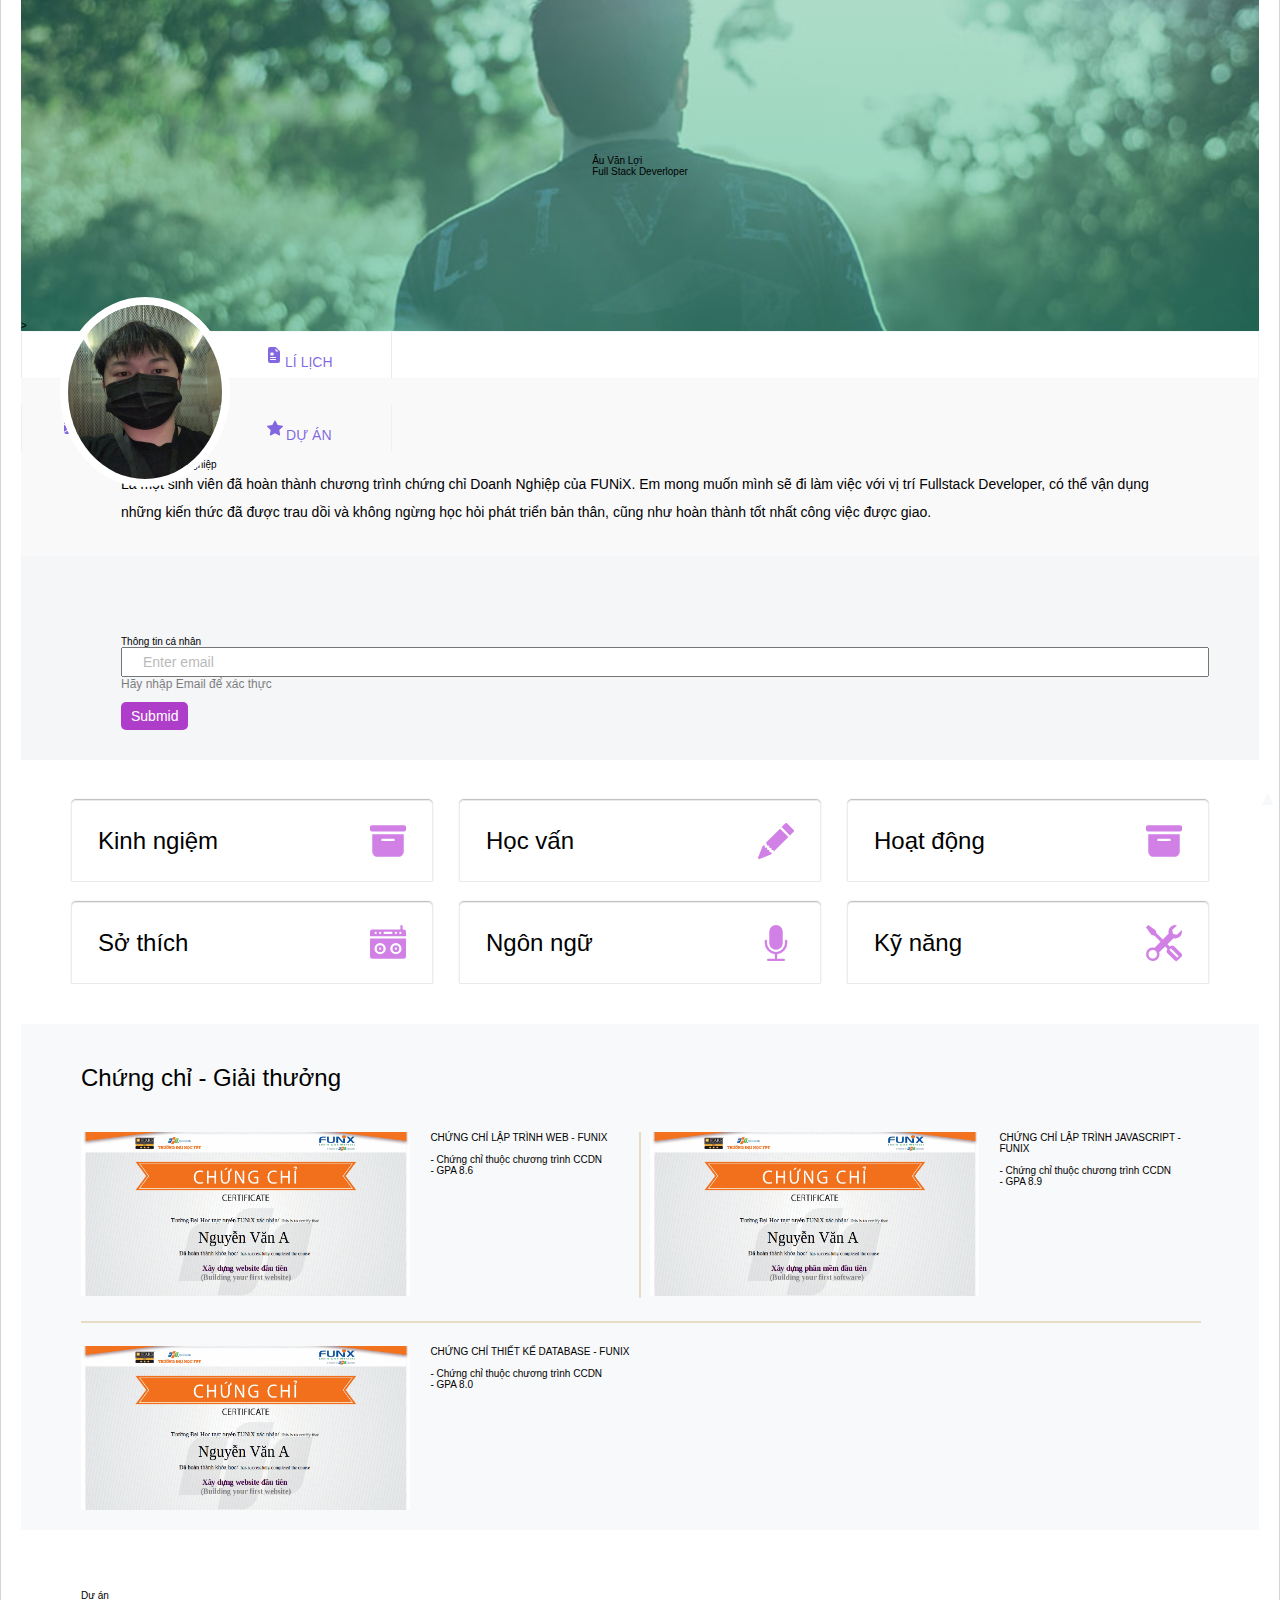
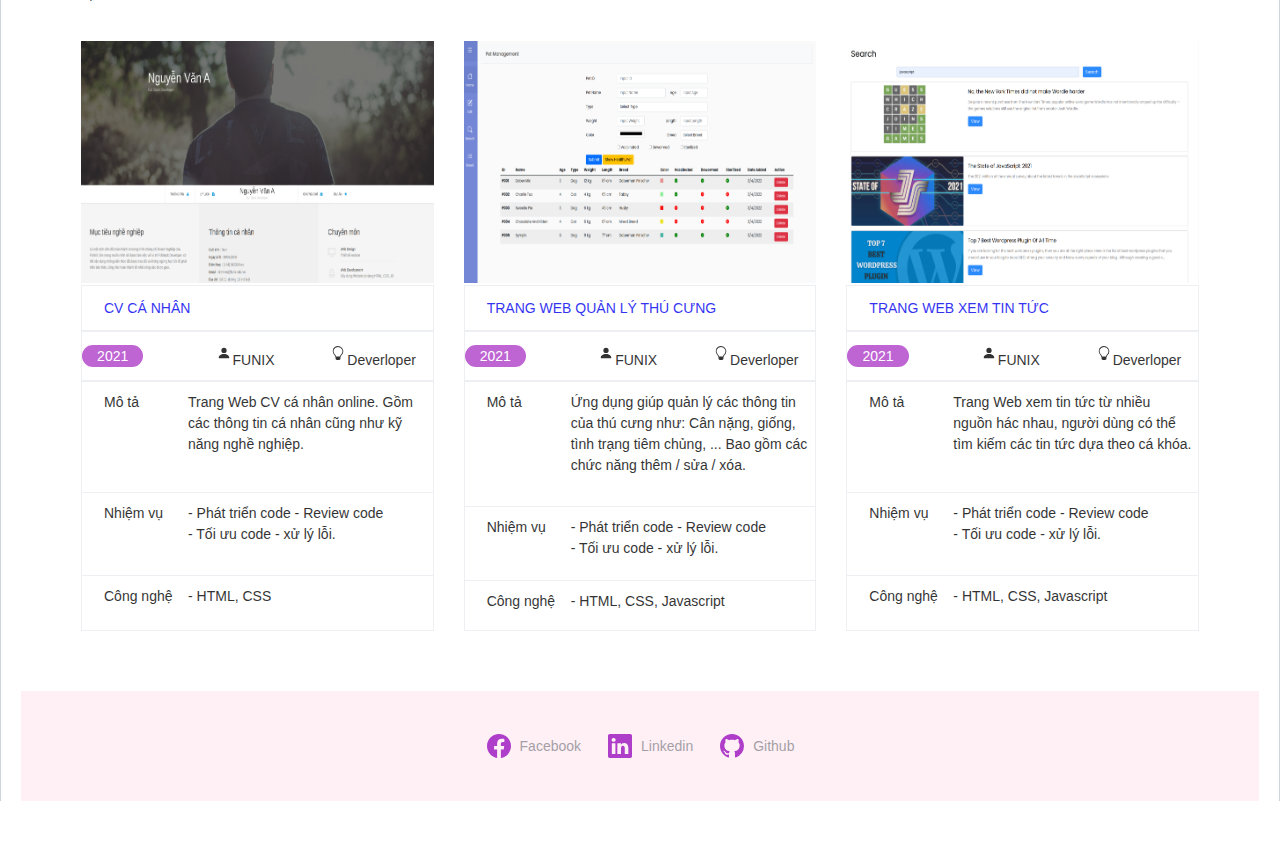
==== commit a9c89efa: "Update index.html" ====
--- a/index.html
+++ b/index.html
@@ -93,7 +93,7 @@
         <!-- ---------------- INTRODUCTION ---------------- -->
         <div class="intro-container" id="intro">
           <div class="intro-item intro-item0 hidden">
-            <div class="intro-title-box">
+            <div class="intro-title-box box0">
               <p class="intro-title">Kinh ngiệm</p>
               <svg xmlns="http://www.w3.org/2000/svg" width="16" height="16" fill="currentColor" class="bi bi-archive-fill" viewBox="0 0 16 16">
                 <path d="M12.643 15C13.979 15 15 13.845 15 12.5V5H1v7.5C1 13.845 2.021 15 3.357 15zM5.5 7h5a.5.5 0 0 1 0 1h-5a.5.5 0 0 1 0-1M.8 1a.8.8 0 0 0-.8.8V3a.8.8 0 0 0 .8.8h14.4A.8.8 0 0 0 16 3V1.8a.8.8 0 0 0-.8-.8z"/>
@@ -125,7 +125,7 @@
           </div>
 
           <div class="intro-item intro-item1 hidden">
-            <div class="intro-title-box">
+            <div class="intro-title-box box1">
               <p class="intro-title">Học vấn</p>
               <svg xmlns="http://www.w3.org/2000/svg" width="16" height="16" fill="currentColor" class="bi bi-pencil-fill" viewBox="0 0 16 16">
                 <path d="M12.854.146a.5.5 0 0 0-.707 0L10.5 1.793 14.207 5.5l1.647-1.646a.5.5 0 0 0 0-.708zm.646 6.061L9.793 2.5 3.293 9H3.5a.5.5 0 0 1 .5.5v.5h.5a.5.5 0 0 1 .5.5v.5h.5a.5.5 0 0 1 .5.5v.5h.5a.5.5 0 0 1 .5.5v.207zm-7.468 7.468A.5.5 0 0 1 6 13.5V13h-.5a.5.5 0 0 1-.5-.5V12h-.5a.5.5 0 0 1-.5-.5V11h-.5a.5.5 0 0 1-.5-.5V10h-.5a.5.5 0 0 1-.175-.032l-.179.178a.5.5 0 0 0-.11.168l-2 5a.5.5 0 0 0 .65.65l5-2a.5.5 0 0 0 .168-.11z"/>
@@ -155,7 +155,7 @@
           </div>
 
           <div class="intro-item intro-item2 hidden">
-            <div class="intro-title-box">
+            <div class="intro-title-box box2">
               <p class="intro-title">Hoạt động</p>
               <svg xmlns="http://www.w3.org/2000/svg" width="16" height="16" fill="currentColor" class="bi bi-archive-fill" viewBox="0 0 16 16">
                 <path d="M12.643 15C13.979 15 15 13.845 15 12.5V5H1v7.5C1 13.845 2.021 15 3.357 15zM5.5 7h5a.5.5 0 0 1 0 1h-5a.5.5 0 0 1 0-1M.8 1a.8.8 0 0 0-.8.8V3a.8.8 0 0 0 .8.8h14.4A.8.8 0 0 0 16 3V1.8a.8.8 0 0 0-.8-.8z"/>
@@ -182,7 +182,7 @@
           </div>
 
           <div class="intro-item intro-item3 hidden">
-            <div class="intro-title-box">
+            <div class="intro-title-box box3">
               <p class="intro-title">Sở thích</p>
               <svg xmlns="http://www.w3.org/2000/svg" width="16" height="16" fill="currentColor" class="bi bi-boombox-fill" viewBox="0 0 16 16">
                 <path d="M14 0a.5.5 0 0 1 .5.5V2h.5a1 1 0 0 1 1 1v2H0V3a1 1 0 0 1 1-1h12.5V.5A.5.5 0 0 1 14 0M2 3.5a.5.5 0 1 0 1 0 .5.5 0 0 0-1 0m2 0a.5.5 0 1 0 1 0 .5.5 0 0 0-1 0m7.5.5a.5.5 0 1 0 0-1 .5.5 0 0 0 0 1m1.5-.5a.5.5 0 1 0 1 0 .5.5 0 0 0-1 0M9.5 3h-3a.5.5 0 0 0 0 1h3a.5.5 0 0 0 0-1M6 10.5a1.5 1.5 0 1 1-3 0 1.5 1.5 0 0 1 3 0m-1.5.5a.5.5 0 1 0 0-1 .5.5 0 0 0 0 1m7 1a1.5 1.5 0 1 0 0-3 1.5 1.5 0 0 0 0 3m.5-1.5a.5.5 0 1 1-1 0 .5.5 0 0 1 1 0"/>
@@ -211,7 +211,7 @@
           </div>
 
           <div class="intro-item intro-item4 hidden">
-            <div class="intro-title-box">
+            <div class="intro-title-box box4">
               <p class="intro-title">Ngôn ngữ</p>
               <svg xmlns="http://www.w3.org/2000/svg" width="16" height="16" fill="currentColor" class="bi bi-mic-fill" viewBox="0 0 16 16">
                 <path d="M5 3a3 3 0 0 1 6 0v5a3 3 0 0 1-6 0z"/>
@@ -232,7 +232,7 @@
           </div>
 
           <div class="intro-item intro-item5 hidden">
-            <div class="intro-title-box">
+            <div class="intro-title-box box5">
               <p class="intro-title">Kỹ năng</p>
               <svg xmlns="http://www.w3.org/2000/svg" width="16" height="16" fill="currentColor" class="bi bi-tools" viewBox="0 0 16 16">
                 <path d="M1 0 0 1l2.2 3.081a1 1 0 0 0 .815.419h.07a1 1 0 0 1 .708.293l2.675 2.675-2.617 2.654A3.003 3.003 0 0 0 0 13a3 3 0 1 0 5.878-.851l2.654-2.617.968.968-.305.914a1 1 0 0 0 .242 1.023l3.27 3.27a.997.997 0 0 0 1.414 0l1.586-1.586a.997.997 0 0 0 0-1.414l-3.27-3.27a1 1 0 0 0-1.023-.242L10.5 9.5l-.96-.96 2.68-2.643A3.005 3.005 0 0 0 16 3q0-.405-.102-.777l-2.14 2.141L12 4l-.364-1.757L13.777.102a3 3 0 0 0-3.675 3.68L7.462 6.46 4.793 3.793a1 1 0 0 1-.293-.707v-.071a1 1 0 0 0-.419-.814zm9.646 10.646a.5.5 0 0 1 .708 0l2.914 2.915a.5.5 0 0 1-.707.707l-2.915-2.914a.5.5 0 0 1 0-.708M3 11l.471.242.529.026.287.445.445.287.026.529L5 13l-.242.471-.026.529-.445.287-.287.445-.529.026L3 15l-.471-.242L2 14.732l-.287-.445L1.268 14l-.026-.529L1 13l.242-.471.026-.529.445-.287.287-.445.529-.026z"/>
--- a/laptop.css
+++ b/laptop.css
@@ -210,7 +210,7 @@
   padding: 2.6rem;
   width: 100%;
   display: grid;
-  grid-template-columns: 2fr 2fr;
+  grid-template-columns: 2fr 1fr;
   justify-content: space-between;
   border-top-left-radius: 5px;
   border-top-right-radius: 5px;
@@ -222,7 +222,9 @@
 }
 
 .intro-title-box svg {
-  display: inline-block;
+  position: absolute;
+  right: 2.6rem;
+  top: 0;
   fill: #be4bdb;
   height: 100%;
   width: 3.6rem;
--- a/tablet.css
+++ b/tablet.css
@@ -65,6 +65,9 @@
     flex-direction: column;
     width: 50%;
     align-items: start;
+  }
+  .intro-title-box {
+    grid-template-columns: 1fr 1fr;
   }
   .intro-title {
     font-size: 2.2rem;
@@ -184,4 +187,32 @@
     opacity: 1;
     transition: 0.2s;
   }
+  .project-name:active {
+    color: #212529;
+    background-color: #e5dbff;
+    border-radius: 4px;
+    transition: all 0.2s;
+  }
+  .intro-title button:active,
+  .intro-title-box:active {
+    z-index: 0;
+  }
+  .btn-submid:active {
+    background-color: #e5dbff;
+    color: #333;
+    transition: all 0.3s;
+  }
+  nav a:active {
+    background-color: #829cfa46;
+  }
+  .bntTop a:active {
+    color: #b8bdc3;
+    transition: 0.5s;
+  }
+  footer a:active {
+    color: #212529;
+    background-color: #e5dbff;
+    opacity: 1;
+    transition: 0.2s;
+  }
 }
--- a/mobile.css
+++ b/mobile.css
@@ -1,6 +1,5 @@
 /* ------------------RESPONSIVE (<48 EM 768px)------------------ */
 @media (max-width: 48em) {
-  /* -------NAVBAR----- */
   .backgound-img {
     text-align: center;
     height: 55vw;
@@ -80,17 +79,18 @@
     padding: 0;
   }
   .intro-item {
-    padding: 0 4rem 2rem 2rem;
+    padding: 0 4rem 2rem 4rem;
     gap: 0;
     width: 100%;
     align-items: start;
   }
-
   .hobby {
     grid-template-columns: repeat(3, 1fr);
     column-gap: 4rem;
   }
-
+  .intro-title {
+    line-height: 1;
+  }
   /* ----------------CHỪNG CHỈ & GIAI THƯỞNG---------------- */
   .cert-body {
     grid-template-columns: 1fr;
@@ -150,9 +150,9 @@
     padding-left: 1rem;
   }
   /* ----------------------FOOTER---------------------- */
-
-  footer i {
-    font-size: 2.4rem;
+  footer svg {
+    width: 2.2rem;
+    width: 2.2rem;
   }
   footer span {
     display: none;
@@ -160,22 +160,18 @@
 }
 
 @media (max-width: 22em) {
-  .intro-title-box {
-    padding: 2rem;
-    width: 100%;
-    display: flex;
-    flex-direction: column-reverse;
-    justify-content: space-between;
-  }
   .intro-title {
     font-size: 2rem;
   }
+  .intro-title-box {
+    padding: 1rem 2.6rem 4rem 2.6rem;
+  }
+
   .intro-title-box button {
     font-size: 0.7rem;
     width: 6rem;
     height: 2rem;
-    bottom: 0rem;
-    right: 0;
+    bottom: 5%;
     justify-content: center;
   }
   .hobby {
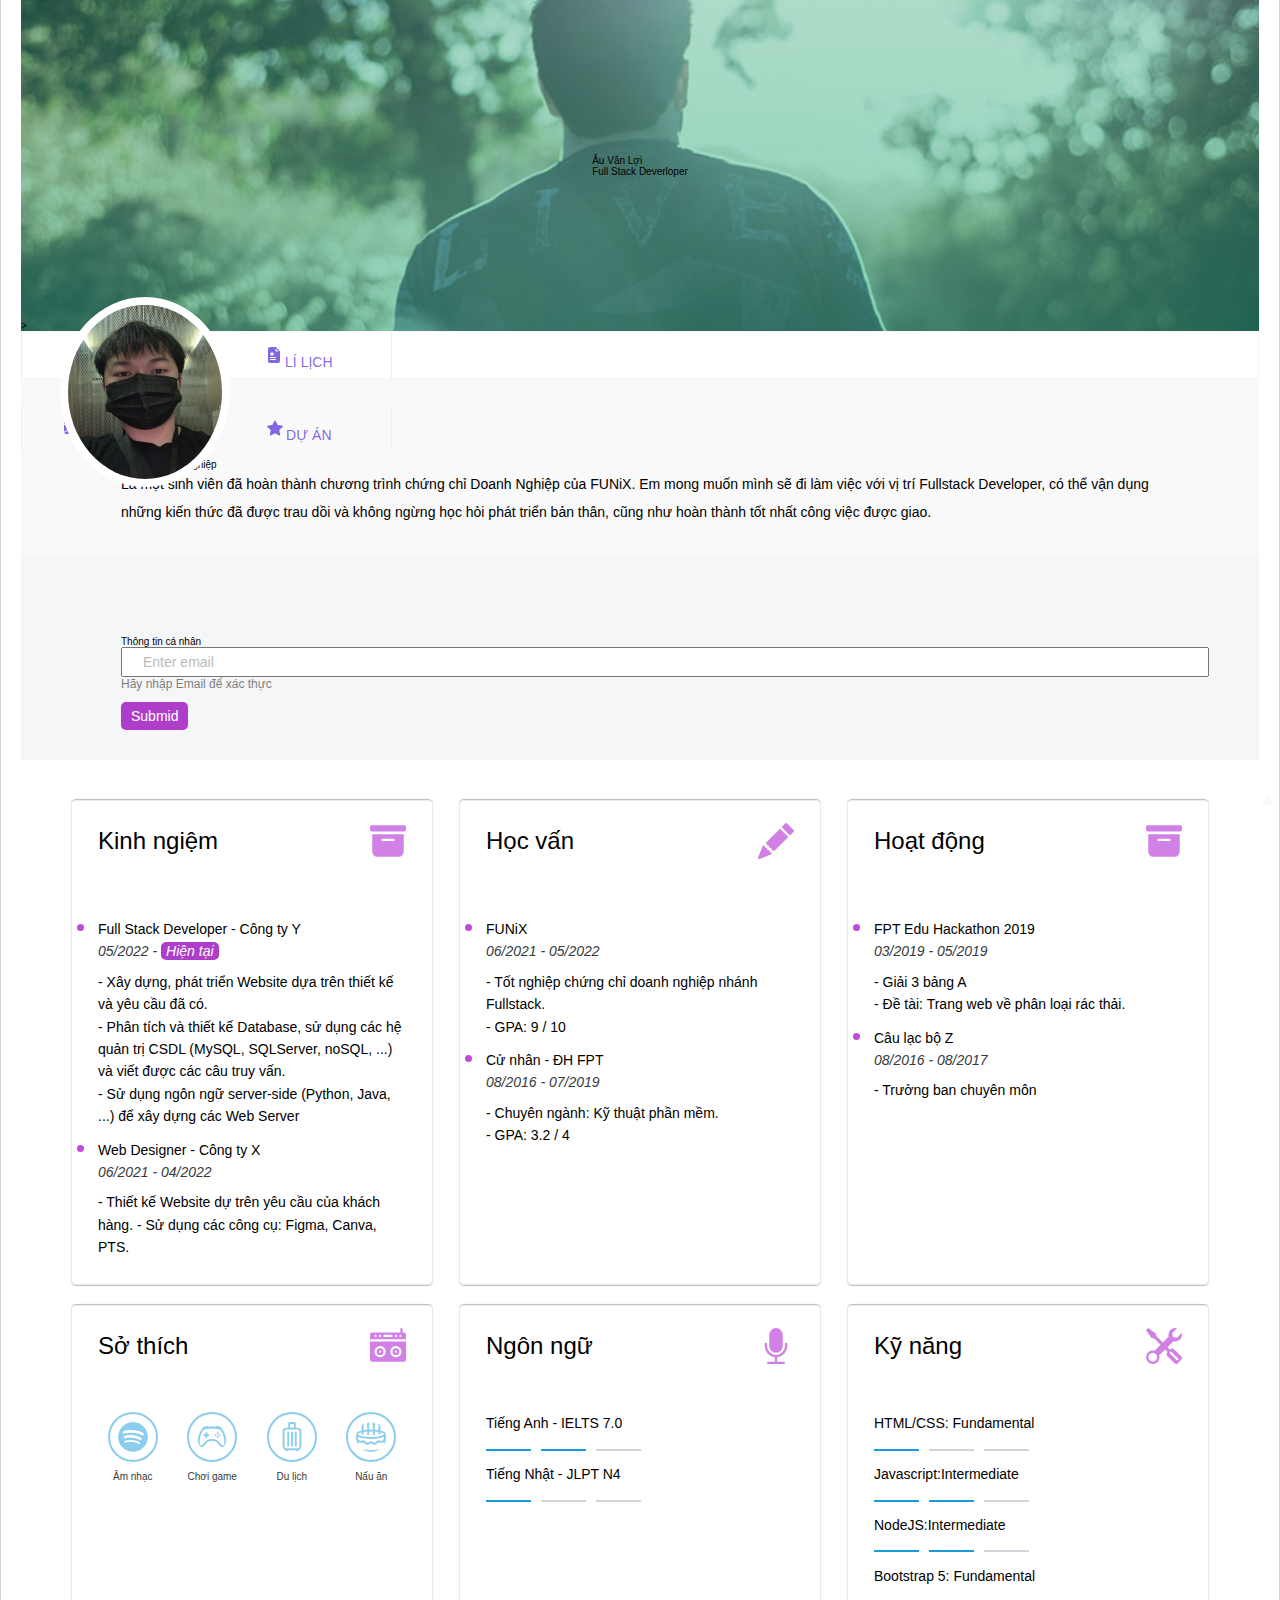
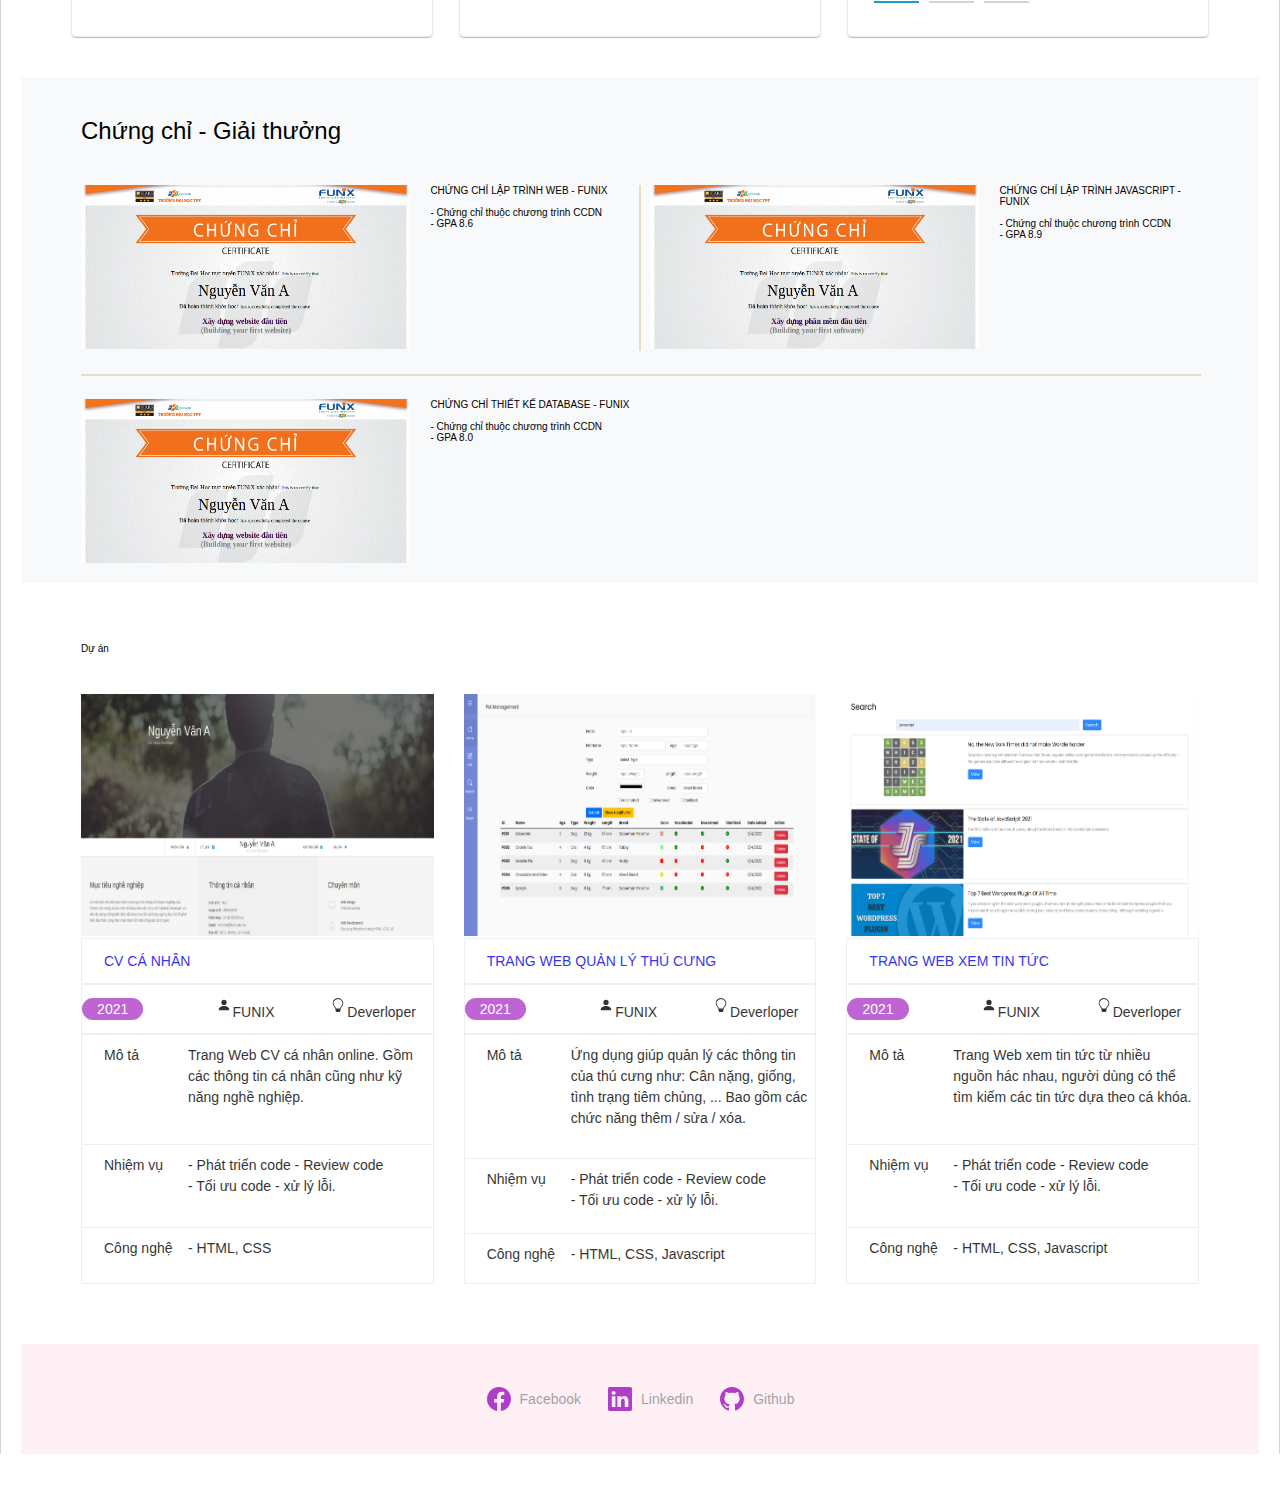
==== commit 51aada4c: "Update index.html" ====
--- a/index.html
+++ b/index.html
@@ -92,15 +92,15 @@
         </div>
         <!-- ---------------- INTRODUCTION ---------------- -->
         <div class="intro-container" id="intro">
-          <div class="intro-item intro-item0 hidden">
-            <div class="intro-title-box box0">
+          <div class="intro-item intro-item0">
+            <div class="intro-title-box box0 borderbottom">
               <p class="intro-title">Kinh ngiệm</p>
               <svg xmlns="http://www.w3.org/2000/svg" width="16" height="16" fill="currentColor" class="bi bi-archive-fill" viewBox="0 0 16 16">
                 <path d="M12.643 15C13.979 15 15 13.845 15 12.5V5H1v7.5C1 13.845 2.021 15 3.357 15zM5.5 7h5a.5.5 0 0 1 0 1h-5a.5.5 0 0 1 0-1M.8 1a.8.8 0 0 0-.8.8V3a.8.8 0 0 0 .8.8h14.4A.8.8 0 0 0 16 3V1.8a.8.8 0 0 0-.8-.8z"/>
               </svg>
-              <button class="btn-vm btn0">▼ VIEW MORE</button>
-            </div>
-            <div class="intro-content">
+              <button class="btn-vm btn0 zid">▼ VIEW MORE</button>
+            </div>
+            <div class="intro-content conten0 hidden">
               <ul>
                 <li>
                   <div class="fs-5 fw-bold lh-sm">Full Stack Developer - Công ty Y</div>
@@ -124,15 +124,15 @@
             </div>
           </div>
 
-          <div class="intro-item intro-item1 hidden">
-            <div class="intro-title-box box1">
+          <div class="intro-item intro-item1">
+            <div class="intro-title-box box1 borderbottom">
               <p class="intro-title">Học vấn</p>
               <svg xmlns="http://www.w3.org/2000/svg" width="16" height="16" fill="currentColor" class="bi bi-pencil-fill" viewBox="0 0 16 16">
                 <path d="M12.854.146a.5.5 0 0 0-.707 0L10.5 1.793 14.207 5.5l1.647-1.646a.5.5 0 0 0 0-.708zm.646 6.061L9.793 2.5 3.293 9H3.5a.5.5 0 0 1 .5.5v.5h.5a.5.5 0 0 1 .5.5v.5h.5a.5.5 0 0 1 .5.5v.5h.5a.5.5 0 0 1 .5.5v.207zm-7.468 7.468A.5.5 0 0 1 6 13.5V13h-.5a.5.5 0 0 1-.5-.5V12h-.5a.5.5 0 0 1-.5-.5V11h-.5a.5.5 0 0 1-.5-.5V10h-.5a.5.5 0 0 1-.175-.032l-.179.178a.5.5 0 0 0-.11.168l-2 5a.5.5 0 0 0 .65.65l5-2a.5.5 0 0 0 .168-.11z"/>
               </svg>
-              <button class="btn-vm btn1">▼ VIEW MORE</button>
-            </div>
-            <div class="intro-content">
+              <button class="btn-vm btn1 zid">▼ VIEW MORE</button>
+            </div>
+            <div class="intro-content conten1 hidden">
               <ul>
                 <li>
                   <div class="fs-5 fw-bold lh-sm">FUNiX</div>
@@ -154,15 +154,15 @@
             </div>
           </div>
 
-          <div class="intro-item intro-item2 hidden">
-            <div class="intro-title-box box2">
+          <div class="intro-item intro-item2">
+            <div class="intro-title-box box2 borderbottom">
               <p class="intro-title">Hoạt động</p>
               <svg xmlns="http://www.w3.org/2000/svg" width="16" height="16" fill="currentColor" class="bi bi-archive-fill" viewBox="0 0 16 16">
                 <path d="M12.643 15C13.979 15 15 13.845 15 12.5V5H1v7.5C1 13.845 2.021 15 3.357 15zM5.5 7h5a.5.5 0 0 1 0 1h-5a.5.5 0 0 1 0-1M.8 1a.8.8 0 0 0-.8.8V3a.8.8 0 0 0 .8.8h14.4A.8.8 0 0 0 16 3V1.8a.8.8 0 0 0-.8-.8z"/>
               </svg>
-              <button class="btn-vm btn2">▼ VIEW MORE</button>
-            </div>
-            <div class="intro-content">
+              <button class="btn-vm btn2 zid">▼ VIEW MORE</button>
+            </div>
+            <div class="intro-content conten2 hidden">
               <ul>
                 <li>
                   <div class="fs-5 fw-bold lh-sm">FPT Edu Hackathon 2019</div>
@@ -181,16 +181,16 @@
             </div>
           </div>
 
-          <div class="intro-item intro-item3 hidden">
-            <div class="intro-title-box box3">
+          <div class="intro-item intro-item3">
+            <div class="intro-title-box box3 borderbottom">
               <p class="intro-title">Sở thích</p>
               <svg xmlns="http://www.w3.org/2000/svg" width="16" height="16" fill="currentColor" class="bi bi-boombox-fill" viewBox="0 0 16 16">
                 <path d="M14 0a.5.5 0 0 1 .5.5V2h.5a1 1 0 0 1 1 1v2H0V3a1 1 0 0 1 1-1h12.5V.5A.5.5 0 0 1 14 0M2 3.5a.5.5 0 1 0 1 0 .5.5 0 0 0-1 0m2 0a.5.5 0 1 0 1 0 .5.5 0 0 0-1 0m7.5.5a.5.5 0 1 0 0-1 .5.5 0 0 0 0 1m1.5-.5a.5.5 0 1 0 1 0 .5.5 0 0 0-1 0M9.5 3h-3a.5.5 0 0 0 0 1h3a.5.5 0 0 0 0-1M6 10.5a1.5 1.5 0 1 1-3 0 1.5 1.5 0 0 1 3 0m-1.5.5a.5.5 0 1 0 0-1 .5.5 0 0 0 0 1m7 1a1.5 1.5 0 1 0 0-3 1.5 1.5 0 0 0 0 3m.5-1.5a.5.5 0 1 1-1 0 .5.5 0 0 1 1 0"/>
                 <path d="M0 6h16v8a1 1 0 0 1-1 1H1a1 1 0 0 1-1-1zm2 4.5a2.5 2.5 0 1 0 5 0 2.5 2.5 0 0 0-5 0m7 0a2.5 2.5 0 1 0 5 0 2.5 2.5 0 0 0-5 0"/>
               </svg>
-              <button class="btn-vm btn3">▼ VIEW MORE</button>
-            </div>
-            <div class="intro-content">
+              <button class="btn-vm btn3 zid">▼ VIEW MORE</button>
+            </div>
+            <div class="intro-content conten3 hidden">
               <ul class="hobby">
                 <li><svg xmlns="http://www.w3.org/2000/svg" width="16" height="16" fill="currentColor" class="bi bi-spotify" viewBox="0 0 16 16">
                   <path d="M8 0a8 8 0 1 0 0 16A8 8 0 0 0 8 0m3.669 11.538a.5.5 0 0 1-.686.165c-1.879-1.147-4.243-1.407-7.028-.77a.499.499 0 0 1-.222-.973c3.048-.696 5.662-.397 7.77.892a.5.5 0 0 1 .166.686m.979-2.178a.624.624 0 0 1-.858.205c-2.15-1.321-5.428-1.704-7.972-.932a.625.625 0 0 1-.362-1.194c2.905-.881 6.517-.454 8.986 1.063a.624.624 0 0 1 .206.858m.084-2.268C10.154 5.56 5.9 5.419 3.438 6.166a.748.748 0 1 1-.434-1.432c2.825-.857 7.523-.692 10.492 1.07a.747.747 0 1 1-.764 1.288"/>
@@ -210,16 +210,16 @@
             </div>
           </div>
 
-          <div class="intro-item intro-item4 hidden">
-            <div class="intro-title-box box4">
+          <div class="intro-item intro-item4">
+            <div class="intro-title-box box4 borderbottom">
               <p class="intro-title">Ngôn ngữ</p>
               <svg xmlns="http://www.w3.org/2000/svg" width="16" height="16" fill="currentColor" class="bi bi-mic-fill" viewBox="0 0 16 16">
                 <path d="M5 3a3 3 0 0 1 6 0v5a3 3 0 0 1-6 0z"/>
                 <path d="M3.5 6.5A.5.5 0 0 1 4 7v1a4 4 0 0 0 8 0V7a.5.5 0 0 1 1 0v1a5 5 0 0 1-4.5 4.975V15h3a.5.5 0 0 1 0 1h-7a.5.5 0 0 1 0-1h3v-2.025A5 5 0 0 1 3 8V7a.5.5 0 0 1 .5-.5"/>
               </svg>
-              <button class="btn-vm btn4">▼ VIEW MORE</button>
-            </div>
-            <ul class="intro-content langguage">
+              <button class="btn-vm btn4 zid">▼ VIEW MORE</button>
+            </div>
+            <ul class="intro-content langguage conten4 hidden">
               <li>
                 <p>Tiếng Anh - IELTS 7.0<br>
                   <span class="yes"></span><span class="yes"></span><span class="no"></span></p>
@@ -231,15 +231,15 @@
             </ul>
           </div>
 
-          <div class="intro-item intro-item5 hidden">
-            <div class="intro-title-box box5">
+          <div class="intro-item intro-item5">
+            <div class="intro-title-box box5 borderbottom">
               <p class="intro-title">Kỹ năng</p>
               <svg xmlns="http://www.w3.org/2000/svg" width="16" height="16" fill="currentColor" class="bi bi-tools" viewBox="0 0 16 16">
                 <path d="M1 0 0 1l2.2 3.081a1 1 0 0 0 .815.419h.07a1 1 0 0 1 .708.293l2.675 2.675-2.617 2.654A3.003 3.003 0 0 0 0 13a3 3 0 1 0 5.878-.851l2.654-2.617.968.968-.305.914a1 1 0 0 0 .242 1.023l3.27 3.27a.997.997 0 0 0 1.414 0l1.586-1.586a.997.997 0 0 0 0-1.414l-3.27-3.27a1 1 0 0 0-1.023-.242L10.5 9.5l-.96-.96 2.68-2.643A3.005 3.005 0 0 0 16 3q0-.405-.102-.777l-2.14 2.141L12 4l-.364-1.757L13.777.102a3 3 0 0 0-3.675 3.68L7.462 6.46 4.793 3.793a1 1 0 0 1-.293-.707v-.071a1 1 0 0 0-.419-.814zm9.646 10.646a.5.5 0 0 1 .708 0l2.914 2.915a.5.5 0 0 1-.707.707l-2.915-2.914a.5.5 0 0 1 0-.708M3 11l.471.242.529.026.287.445.445.287.026.529L5 13l-.242.471-.026.529-.445.287-.287.445-.529.026L3 15l-.471-.242L2 14.732l-.287-.445L1.268 14l-.026-.529L1 13l.242-.471.026-.529.445-.287.287-.445.529-.026z"/>
               </svg>
-              <button class="btn-vm btn5">▼ VIEW MORE</button>
-            </div>
-            <ul class="intro-content skill">
+              <button class="btn-vm btn5 zid">▼ VIEW MORE</button>
+            </div>
+            <ul class="intro-content skill conten5 hidden">
               <li >
                 <p>HTML/CSS: Fundamental<br>
                   <span class="yes"></span><span class="no"></span><span class="no"></span>
--- a/mobile.css
+++ b/mobile.css
@@ -171,7 +171,8 @@
     font-size: 0.7rem;
     width: 6rem;
     height: 2rem;
-    bottom: 5%;
+    bottom: 0rem;
+    right: 0;
     justify-content: center;
   }
   .hobby {
